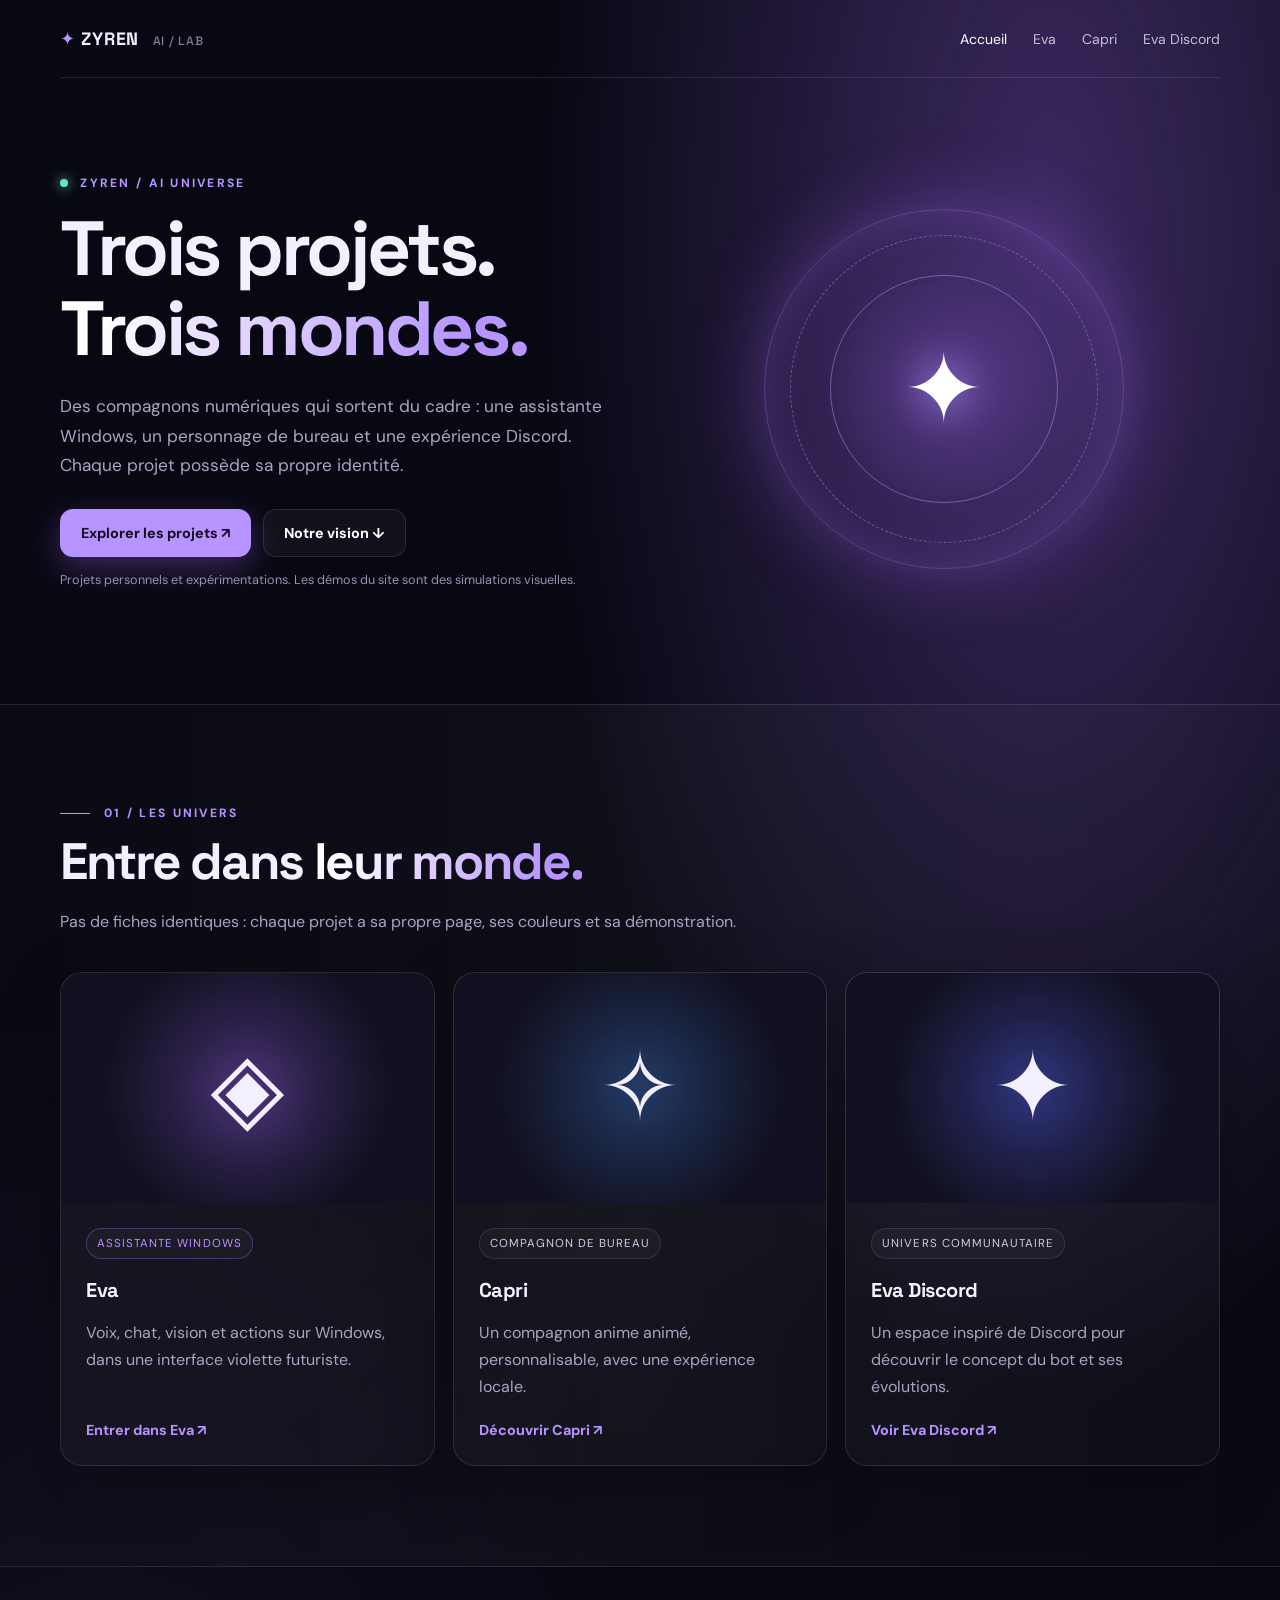
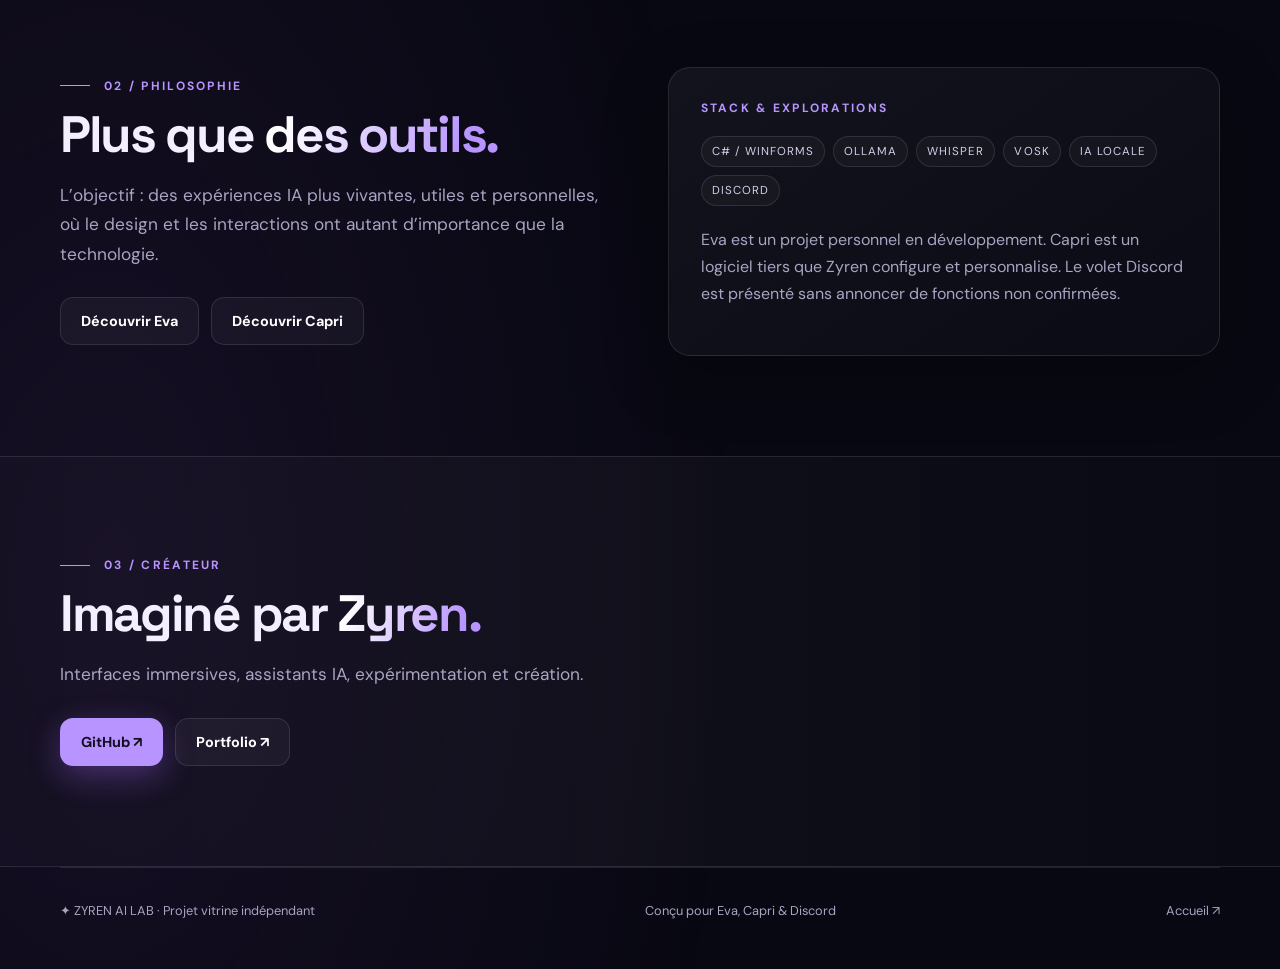
==== index.html @ 8ef34b5b "Initialisation de Zyren AI Universe V6" ====
<!doctype html><html lang="fr"><head><meta charset="utf-8"><meta name="viewport" content="width=device-width,initial-scale=1"><meta name="theme-color" content="#080812"><meta name="description" content="Zyren AI Lab — Eva, Capri et Eva Discord : trois expériences IA, trois univers."><title>Accueil — Zyren AI Lab</title><link rel="stylesheet" href="css/global.css"><link rel="stylesheet" href="css/v6.css"></head><body class="v6-page" class="home"><header class="nav container"><a class="brand" href="index.html"><b>✦</b> ZYREN <span>AI / LAB</span></a><nav class="nav-links" aria-label="Navigation principale"><a href="index.html" class="active">Accueil</a><a href="eva.html" class="">Eva</a><a href="capri.html" class="">Capri</a><a href="discord.html" class="">Eva Discord</a></nav><button class="nav-menu" data-menu aria-label="Ouvrir le menu" aria-expanded="false">☰</button></header><main><section class="hero container hero-split"><div class="hero-copy reveal"><div class="eyebrow"><span class="status-dot"></span> ZYREN / AI UNIVERSE</div><h1>Trois projets.<br><span class="gradient">Trois mondes.</span></h1><p class="lead">Des compagnons numériques qui sortent du cadre : une assistante Windows, un personnage de bureau et une expérience Discord. Chaque projet possède sa propre identité.</p><div class="actions"><a class="btn primary" href="#projects">Explorer les projets ↗</a><a class="btn ghost" href="#vision">Notre vision ↓</a></div><p class="note">Projets personnels et expérimentations. Les démos du site sont des simulations visuelles.</p></div><div class="stage reveal"><div class="home-orb"><strong>✦</strong></div></div></section><section class="section section-alt" id="projects"><div class="container"><div class="section-head reveal"><div class="eyebrow section-index">01 / Les univers</div><h2>Entre dans <span class="gradient">leur monde.</span></h2><p>Pas de fiches identiques : chaque projet a sa propre page, ses couleurs et sa démonstration.</p></div><div class="grid3"><a class="project-card panel reveal" href="eva.html"><div class="project-art"><span class="symbol">◈</span></div><div class="project-card-body"><span class="tag accent">Assistante Windows</span><h3 style="margin-top:18px">Eva</h3><p>Voix, chat, vision et actions sur Windows, dans une interface violette futuriste.</p><span class="go">Entrer dans Eva ↗</span></div></a><a class="project-card panel reveal" href="capri.html"><div class="project-art" style="--glow:#458be455"><span class="symbol">✧</span></div><div class="project-card-body"><span class="tag">Compagnon de bureau</span><h3 style="margin-top:18px">Capri</h3><p>Un compagnon anime animé, personnalisable, avec une expérience locale.</p><span class="go">Découvrir Capri ↗</span></div></a><a class="project-card panel reveal" href="discord.html"><div class="project-art" style="--glow:#5865f266"><span class="symbol">✦</span></div><div class="project-card-body"><span class="tag">Univers communautaire</span><h3 style="margin-top:18px">Eva Discord</h3><p>Un espace inspiré de Discord pour découvrir le concept du bot et ses évolutions.</p><span class="go">Voir Eva Discord ↗</span></div></a></div></div></section><section class="section" id="vision"><div class="container hero-split"><div class="reveal"><div class="eyebrow section-index">02 / Philosophie</div><h2>Plus que <span class="gradient">des outils.</span></h2><p class="lead">L’objectif : des expériences IA plus vivantes, utiles et personnelles, où le design et les interactions ont autant d’importance que la technologie.</p><div class="actions"><a class="btn ghost" href="eva.html">Découvrir Eva</a><a class="btn ghost" href="capri.html">Découvrir Capri</a></div></div><div class="panel reveal" style="padding:32px"><div class="eyebrow">Stack & explorations</div><div class="tags" style="margin:20px 0"><span class="tag">C# / WinForms</span><span class="tag">Ollama</span><span class="tag">Whisper</span><span class="tag">Vosk</span><span class="tag">IA locale</span><span class="tag">Discord</span></div><p>Eva est un projet personnel en développement. Capri est un logiciel tiers que Zyren configure et personnalise. Le volet Discord est présenté sans annoncer de fonctions non confirmées.</p></div></div></section><section class="section section-alt"><div class="container"><div class="eyebrow section-index">03 / Créateur</div><h2>Imaginé par <span class="gradient">Zyren.</span></h2><p class="lead">Interfaces immersives, assistants IA, expérimentation et création.</p><div class="actions"><a class="btn primary" href="https://github.com/Kylli4n" target="_blank" rel="noopener noreferrer">GitHub ↗</a><a class="btn ghost" href="https://kylli4n.github.io/" target="_blank" rel="noopener noreferrer">Portfolio ↗</a></div></div></section></main><footer class="footer container"><span>✦ ZYREN AI LAB · Projet vitrine indépendant</span><span>Conçu pour Eva, Capri & Discord</span><a href="index.html">Accueil ↗</a></footer><script src="js/main.js" defer></script><script defer src="js/site-v6.js"></script></body></html>
---- css/global.css ----
@import url('https://fonts.googleapis.com/css2?family=DM+Sans:wght@400;500;600;700&family=Space+Grotesk:wght@400;500;600;700&display=swap');
:root{color-scheme:dark;--bg:#080812;--surface:#111122;--surface2:#19172b;--text:#f3efff;--muted:#aaa4c3;--line:#ffffff1b;--accent:#b794ff;--glow:#a46dff55;--radius:22px}*{box-sizing:border-box}html{scroll-behavior:smooth}body{margin:0;background:var(--bg);color:var(--text);font-family:'DM Sans',system-ui,sans-serif;overflow-x:hidden}body:before{content:'';position:fixed;inset:0;pointer-events:none;z-index:-1;background:radial-gradient(ellipse at 82% 9%,var(--glow),transparent 35%),radial-gradient(ellipse at 8% 85%,#4b2c6a35,transparent 38%)}h1,h2,h3,h4,.brand{font-family:'Space Grotesk',system-ui,sans-serif;letter-spacing:-.045em}h1{font-size:clamp(3.2rem,7vw,7.2rem);line-height:1.04;margin:18px 0 24px}h2{font-size:clamp(2.1rem,4vw,3.8rem);line-height:1.12;margin:10px 0 18px}h3{font-size:1.25rem;letter-spacing:-.025em;margin:0 0 10px}p{line-height:1.7;color:var(--muted)}a{color:inherit;text-decoration:none}button,input{font:inherit}button{cursor:pointer}.container{width:min(1160px,calc(100% - 48px));margin:auto}.nav{height:78px;display:flex;align-items:center;justify-content:space-between;border-bottom:1px solid var(--line);position:relative;z-index:10}.brand{font-size:1.12rem;font-weight:700;letter-spacing:.04em}.brand b{color:var(--accent)}.brand span{color:#817a99;font-weight:500;font-size:.76rem;margin-left:8px}.nav-links{display:flex;gap:26px;align-items:center}.nav-links a{font-size:.88rem;color:#c4bfd4;transition:color .2s}.nav-links a:hover,.nav-links a.active{color:white}.nav-menu{display:none;border:1px solid var(--line);background:var(--surface);color:white;padding:10px 13px;border-radius:12px}.eyebrow{font-size:.75rem;font-weight:700;letter-spacing:.19em;text-transform:uppercase;color:var(--accent)}.gradient{background:linear-gradient(105deg,#fff 10%,var(--accent) 85%);-webkit-background-clip:text;background-clip:text;color:transparent}.lead{font-size:1.08rem;max-width:620px}.btn{display:inline-flex;align-items:center;justify-content:center;gap:12px;padding:14px 20px;border-radius:13px;font-size:.9rem;font-weight:700;border:1px solid var(--line);transition:transform .25s,box-shadow .25s,background .25s}.btn:hover{transform:translateY(-3px)}.btn.primary{background:var(--accent);color:#140d21;border-color:transparent;box-shadow:0 10px 32px var(--glow)}.btn.ghost{background:#ffffff0a;color:white}.btn.small{padding:9px 14px;font-size:.8rem}.actions{display:flex;gap:12px;flex-wrap:wrap;margin-top:28px}.section{padding:100px 0}.section-head{max-width:680px;margin-bottom:36px}.panel{background:linear-gradient(145deg,#ffffff0c,#ffffff04);border:1px solid var(--line);border-radius:var(--radius);box-shadow:0 20px 65px #0004}.grid3{display:grid;grid-template-columns:repeat(3,1fr);gap:18px}.grid2{display:grid;grid-template-columns:repeat(2,1fr);gap:18px}.feature{padding:28px;min-height:190px}.feature .glyph{font-size:1.65rem;margin-bottom:20px;color:var(--accent)}.feature p{font-size:.91rem;margin:0}.tag{display:inline-block;font-size:.72rem;letter-spacing:.09em;text-transform:uppercase;border:1px solid var(--line);padding:7px 10px;border-radius:50px;color:#d4cde8;background:#ffffff08}.tag.accent{color:var(--accent);border-color:var(--glow)}.tags{display:flex;flex-wrap:wrap;gap:8px}.hero{padding:96px 0 100px}.hero-split{display:grid;grid-template-columns:1fr 1fr;gap:55px;align-items:center}.hero-split h1{font-size:clamp(3rem,6vw,6.1rem)}.hero-copy{position:relative;z-index:2}.stage{min-height:430px;position:relative;isolation:isolate}.stage:before{content:'';position:absolute;inset:10%;background:radial-gradient(circle,var(--glow),transparent 65%);filter:blur(25px);z-index:-1}.section-alt{background:linear-gradient(90deg,#ffffff03,#ffffff08,#ffffff03);border-top:1px solid var(--line);border-bottom:1px solid var(--line)}.section-index{display:flex;gap:14px;align-items:center;margin-bottom:12px}.section-index:before{content:'';width:30px;height:1px;background:var(--accent)}.demo-heading{display:flex;align-items:end;justify-content:space-between;gap:20px;margin-bottom:28px}.demo-heading p{max-width:450px}.video-shell{border:1px solid var(--line);background:#0a0a14;border-radius:24px;min-height:360px;overflow:hidden;display:grid;place-items:center;position:relative}.video-shell video{width:100%;height:auto;display:block;max-height:600px}.video-empty{text-align:center;padding:50px 24px}.video-empty .play{display:grid;place-items:center;width:76px;height:76px;border:1px solid var(--accent);border-radius:50%;margin:0 auto 20px;font-size:1.6rem;color:var(--accent);box-shadow:0 0 45px var(--glow)}.video-empty h3{margin:0}.video-empty p{max-width:440px;margin:12px auto}.timeline{border-left:1px solid #ffffff30;padding-left:26px}.timeline-item{position:relative;padding:0 0 28px}.timeline-item:before{content:'';position:absolute;left:-32px;top:5px;width:11px;height:11px;border-radius:50%;background:var(--accent);box-shadow:0 0 16px var(--glow)}.timeline-item p{margin:5px 0 0}.footer{border-top:1px solid var(--line);padding:34px 0 50px;display:flex;align-items:center;justify-content:space-between;gap:20px;font-size:.8rem;color:var(--muted)}.footer a:hover{color:white}.reveal{opacity:0;transform:translateY(22px);transition:opacity .7s,transform .7s}.reveal.visible{opacity:1;transform:none}.float{animation:float 5s ease-in-out infinite}@keyframes float{0%,100%{transform:translateY(0)}50%{transform:translateY(-13px)}}.pulse{animation:pulse 2.3s ease-in-out infinite}@keyframes pulse{0%,100%{opacity:.45}50%{opacity:1}}.sr-only{position:absolute;width:1px;height:1px;overflow:hidden;clip:rect(0,0,0,0)}.note{font-size:.79rem;color:#9990af}.project-card{display:block;overflow:hidden;transition:transform .3s,border-color .3s}.project-card:hover{transform:translateY(-8px);border-color:var(--accent)}.project-art{height:230px;display:grid;place-items:center;position:relative;overflow:hidden;background:radial-gradient(circle at center,var(--glow),transparent 65%),#111020}.project-art .symbol{font-size:6rem;text-shadow:0 0 60px var(--glow)}.project-card-body{padding:25px}.project-card-body p{min-height:84px}.project-card .go{font-weight:700;color:var(--accent);font-size:.9rem}.home-orb{width:min(360px,80%);aspect-ratio:1;border:1px solid #b79aff55;border-radius:50%;display:grid;place-items:center;position:absolute;inset:0;margin:auto;box-shadow:inset 0 0 65px var(--glow),0 0 80px var(--glow);animation:spin 35s linear infinite}.home-orb:before,.home-orb:after{content:'';position:absolute;border:1px dashed #b79aff77;border-radius:50%;inset:25px}.home-orb:after{inset:65px;border-style:solid;animation:spin 20s linear infinite reverse}.home-orb strong{font-size:6rem;color:white;animation:spin 35s linear infinite reverse;text-shadow:0 0 40px var(--accent)}@keyframes spin{to{transform:rotate(360deg)}}.status-dot{width:8px;height:8px;display:inline-block;background:#66e5c5;border-radius:50%;box-shadow:0 0 12px #66e5c5;margin-right:7px}@media(max-width:850px){.hero-split{grid-template-columns:1fr;gap:20px}.stage{min-height:360px}.grid3{grid-template-columns:1fr 1fr}.hero{padding:70px 0}.nav-links{display:none;position:absolute;top:70px;left:0;right:0;background:#171326;padding:24px;border:1px solid var(--line);border-radius:16px;flex-direction:column;align-items:start}.nav-links.open{display:flex}.nav-menu{display:block}}@media(max-width:570px){.container{width:min(100% - 30px,1160px)}.grid3,.grid2{grid-template-columns:1fr}.section{padding:70px 0}.hero{padding:54px 0}.stage{min-height:300px}.demo-heading{display:block}.footer{flex-direction:column;align-items:start}.project-card-body p{min-height:0}}@media(prefers-reduced-motion:reduce){*,*:before,*:after{animation-duration:.01ms!important;transition-duration:.01ms!important;scroll-behavior:auto!important}.reveal{opacity:1;transform:none}}
---- css/v6.css ----
/* Zyren AI Universe V6 polish */
.v6-page{animation:v6Enter .5s ease both}.v6-page.v6-leaving{opacity:0;transform:translateY(8px);transition:opacity .22s,transform .22s}
@keyframes v6Enter{from{opacity:.2;transform:translateY(9px)}to{opacity:1;transform:none}}
.cr-mode-label{position:absolute;top:48px;left:12px;z-index:3;color:#6bfff5;font:10px monospace;letter-spacing:.12em;pointer-events:none}
.cr-v6-settings{margin:20px 10px 15px;padding:14px;background:#0d0a14;border:1px solid #f23d6c5e;color:#d7f6ff;font-family:monospace;font-size:11px}
.cr-v6-title{color:#ff547c;font-weight:800;margin-bottom:13px}.cr-v6-title span{float:right;color:#69e9f6;font-size:9px}
.cr-v6-grid{display:grid;grid-template-columns:1fr 1fr;gap:12px}.cr-v6-grid label{display:flex;flex-direction:column;gap:5px;color:#afc4d1}.cr-v6-grid select{width:100%;background:#130e19;color:#73ecf6;border:1px solid #a32950;padding:7px}.cr-v6-grid input[type=range]{accent-color:#f24574}.cr-v6-grid input[type=checkbox]{accent-color:#70e9ef}.cr-v6-buttons{display:flex;flex-wrap:wrap;gap:7px;margin-top:14px}.cr-v6-buttons button{background:#20111e;border:1px solid #f245745c;color:#ff7798;padding:8px 10px;cursor:pointer}.cr-v6-buttons button:hover{background:#4c1630}.cr-v6-foot{color:#7b9cae;margin-top:10px;font-size:10px}
.eva-v6-mic{flex-shrink:0;border:1px solid #ac81f277;background:#392451;color:#fff;border-radius:9px;width:39px;height:38px;cursor:pointer}.eva-v6-mic.listening{background:#d54a89;box-shadow:0 0 0 4px #d54a8933;animation:v6Mic 1.2s ease-in-out infinite}.eva-v6-mic:disabled{opacity:.45;cursor:not-allowed}@keyframes v6Mic{50%{box-shadow:0 0 0 10px #d54a8900}}
.eva-v6-controls{display:flex;justify-content:space-between;align-items:center;gap:8px;flex-wrap:wrap;padding:8px 13px;color:#b6b1d2;font-size:10px}.eva-v6-controls>div{display:flex;gap:7px}.eva-v6-controls button{background:#34224e;border:1px solid #9774d45e;color:#e8d8ff;border-radius:7px;padding:7px;cursor:pointer}.eva-v6-help{padding:12px;background:#251938;border:1px solid #9870d65e;border-radius:10px;margin:8px;color:#d7c5ff;font-size:12px}.eva-v6-help[hidden]{display:none}.eva-v6-help p{font-size:11px;line-height:1.7}
.eva-v6-taskbar{position:absolute;bottom:0;left:0;right:0;display:flex;gap:5px;padding:5px 8px;background:#100e2acb;backdrop-filter:blur(8px);z-index:15}.eva-v6-taskbar button{border:1px solid #a991fa55;background:#40315b;color:#eee7ff;border-radius:5px;padding:5px 8px;font-size:10px;cursor:pointer}.eva-v6-taskbar span{margin-left:auto;font-size:8px;color:#a99dc9;align-self:center}
.dl-chat{position:relative}.dl-v6-suggestions{position:absolute;bottom:111px;left:16px;right:16px;z-index:12;background:#202127;border:1px solid #5865f2;border-radius:10px;padding:6px;box-shadow:0 10px 35px #0008;max-height:250px;overflow:auto}.dl-v6-suggestions[hidden]{display:none}.dl-v6-choice{display:flex;justify-content:space-between;align-items:center;gap:10px;width:100%;border:0;background:transparent;color:#c9c6f5;text-align:left;padding:9px 12px;border-radius:6px;cursor:pointer}.dl-v6-choice.selected,.dl-v6-choice:hover{background:#5865f24a}.dl-v6-choice small{color:#b1b3bd;font-size:10px}.dl-v6-moderation{border-top:1px solid #ffffff14;background:#282a30;padding:8px;display:flex;flex-wrap:wrap;align-items:center;gap:6px}.dl-v6-moderation span{font-size:9px;color:#b0b3c3;margin-right:auto}.dl-v6-moderation button{border:1px solid #777c9b55;border-radius:5px;background:#3a3b48;color:#e0dff7;font-size:10px;padding:6px;cursor:pointer}.dl-v6-system{padding:10px;margin:8px 0;background:#5865f218;border-left:3px solid #9d89ff;border-radius:4px;color:#c5baff;font-size:11px}
@media(max-width:600px){.cr-v6-grid{grid-template-columns:1fr}.dl-v6-moderation span{width:100%}.eva-v6-taskbar span{display:none}}
@media(prefers-reduced-motion:reduce){.v6-page{animation:none}.eva-v6-mic.listening{animation:none}}
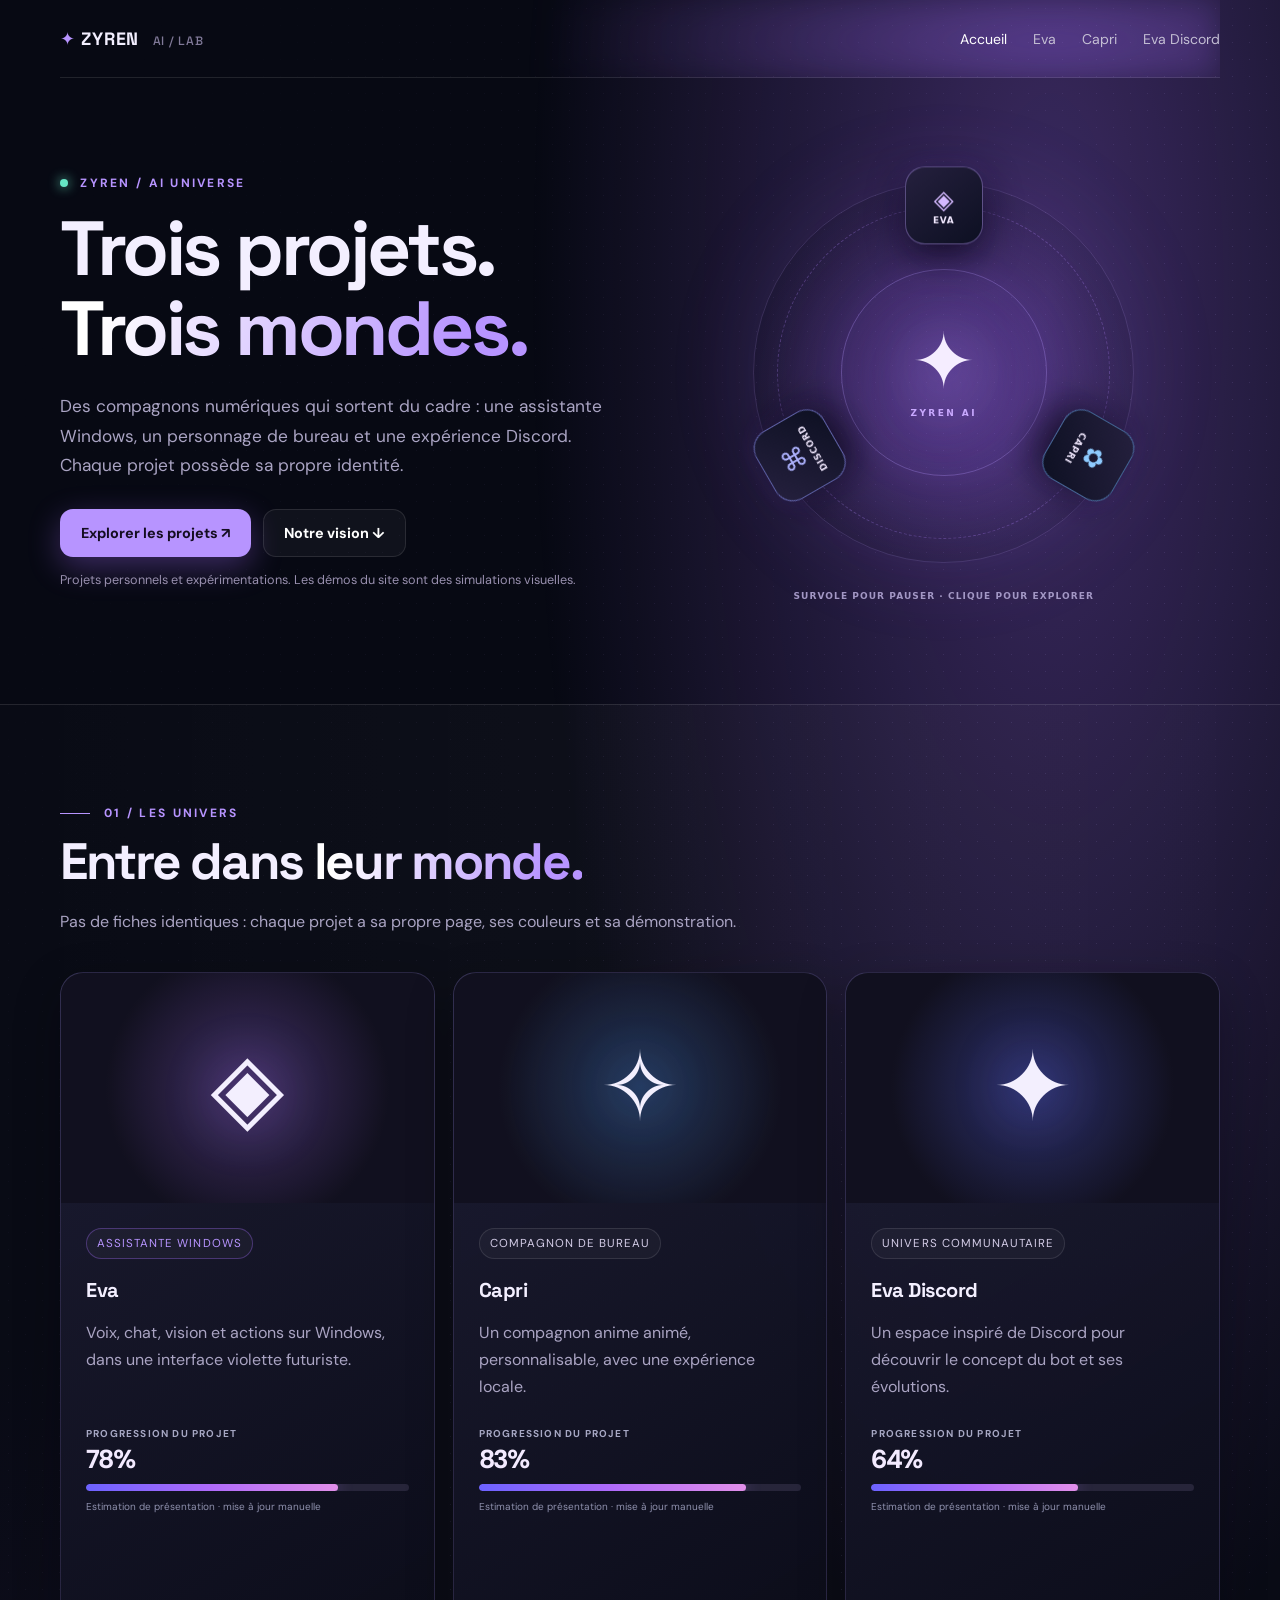
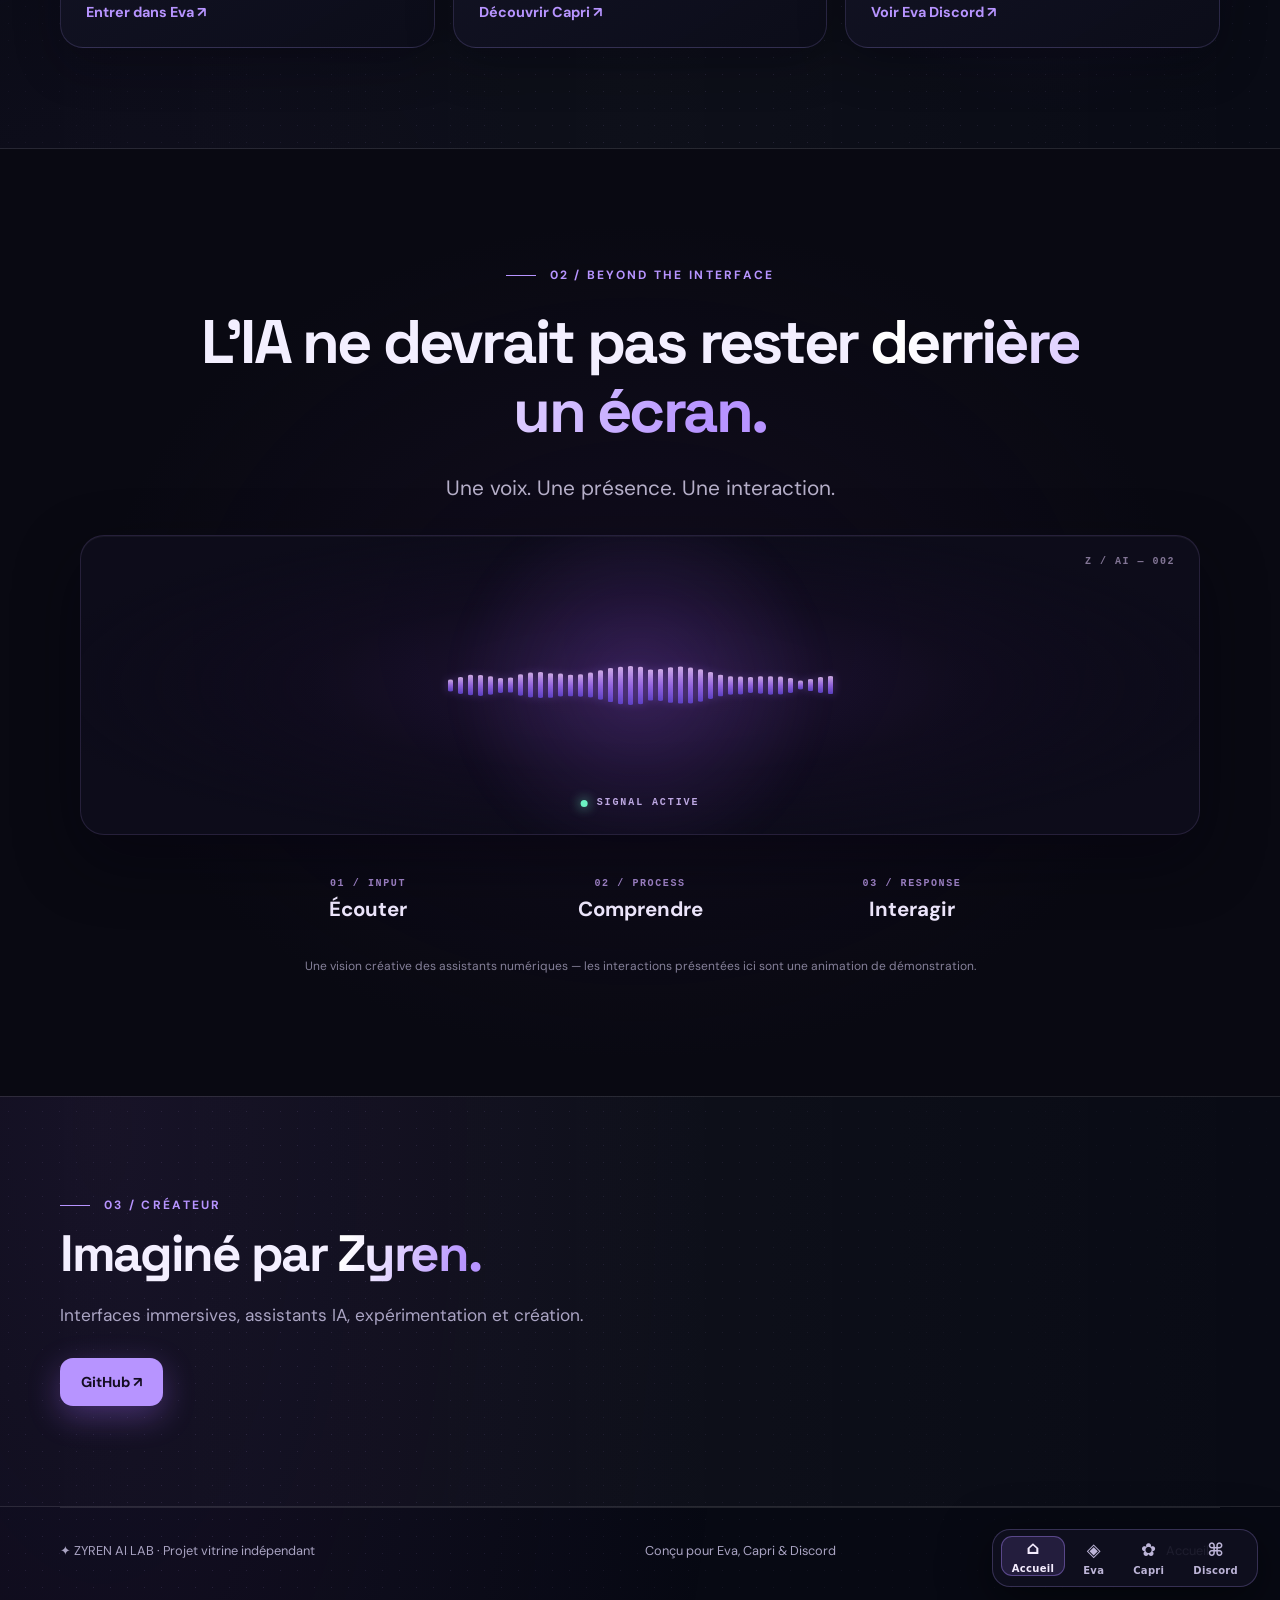
==== commit 4ede4d93: "refonte 1.2" ====
--- a/index.html
+++ b/index.html
@@ -1 +1,9 @@
-<!doctype html><html lang="fr"><head><meta charset="utf-8"><meta name="viewport" content="width=device-width,initial-scale=1"><meta name="theme-color" content="#080812"><meta name="description" content="Zyren AI Lab — Eva, Capri et Eva Discord : trois expériences IA, trois univers."><title>Accueil — Zyren AI Lab</title><link rel="stylesheet" href="css/global.css"><link rel="stylesheet" href="css/v6.css"></head><body class="v6-page" class="home"><header class="nav container"><a class="brand" href="index.html"><b>✦</b> ZYREN <span>AI / LAB</span></a><nav class="nav-links" aria-label="Navigation principale"><a href="index.html" class="active">Accueil</a><a href="eva.html" class="">Eva</a><a href="capri.html" class="">Capri</a><a href="discord.html" class="">Eva Discord</a></nav><button class="nav-menu" data-menu aria-label="Ouvrir le menu" aria-expanded="false">☰</button></header><main><section class="hero container hero-split"><div class="hero-copy reveal"><div class="eyebrow"><span class="status-dot"></span> ZYREN / AI UNIVERSE</div><h1>Trois projets.<br><span class="gradient">Trois mondes.</span></h1><p class="lead">Des compagnons numériques qui sortent du cadre : une assistante Windows, un personnage de bureau et une expérience Discord. Chaque projet possède sa propre identité.</p><div class="actions"><a class="btn primary" href="#projects">Explorer les projets ↗</a><a class="btn ghost" href="#vision">Notre vision ↓</a></div><p class="note">Projets personnels et expérimentations. Les démos du site sont des simulations visuelles.</p></div><div class="stage reveal"><div class="home-orb"><strong>✦</strong></div></div></section><section class="section section-alt" id="projects"><div class="container"><div class="section-head reveal"><div class="eyebrow section-index">01 / Les univers</div><h2>Entre dans <span class="gradient">leur monde.</span></h2><p>Pas de fiches identiques : chaque projet a sa propre page, ses couleurs et sa démonstration.</p></div><div class="grid3"><a class="project-card panel reveal" href="eva.html"><div class="project-art"><span class="symbol">◈</span></div><div class="project-card-body"><span class="tag accent">Assistante Windows</span><h3 style="margin-top:18px">Eva</h3><p>Voix, chat, vision et actions sur Windows, dans une interface violette futuriste.</p><span class="go">Entrer dans Eva ↗</span></div></a><a class="project-card panel reveal" href="capri.html"><div class="project-art" style="--glow:#458be455"><span class="symbol">✧</span></div><div class="project-card-body"><span class="tag">Compagnon de bureau</span><h3 style="margin-top:18px">Capri</h3><p>Un compagnon anime animé, personnalisable, avec une expérience locale.</p><span class="go">Découvrir Capri ↗</span></div></a><a class="project-card panel reveal" href="discord.html"><div class="project-art" style="--glow:#5865f266"><span class="symbol">✦</span></div><div class="project-card-body"><span class="tag">Univers communautaire</span><h3 style="margin-top:18px">Eva Discord</h3><p>Un espace inspiré de Discord pour découvrir le concept du bot et ses évolutions.</p><span class="go">Voir Eva Discord ↗</span></div></a></div></div></section><section class="section" id="vision"><div class="container hero-split"><div class="reveal"><div class="eyebrow section-index">02 / Philosophie</div><h2>Plus que <span class="gradient">des outils.</span></h2><p class="lead">L’objectif : des expériences IA plus vivantes, utiles et personnelles, où le design et les interactions ont autant d’importance que la technologie.</p><div class="actions"><a class="btn ghost" href="eva.html">Découvrir Eva</a><a class="btn ghost" href="capri.html">Découvrir Capri</a></div></div><div class="panel reveal" style="padding:32px"><div class="eyebrow">Stack & explorations</div><div class="tags" style="margin:20px 0"><span class="tag">C# / WinForms</span><span class="tag">Ollama</span><span class="tag">Whisper</span><span class="tag">Vosk</span><span class="tag">IA locale</span><span class="tag">Discord</span></div><p>Eva est un projet personnel en développement. Capri est un logiciel tiers que Zyren configure et personnalise. Le volet Discord est présenté sans annoncer de fonctions non confirmées.</p></div></div></section><section class="section section-alt"><div class="container"><div class="eyebrow section-index">03 / Créateur</div><h2>Imaginé par <span class="gradient">Zyren.</span></h2><p class="lead">Interfaces immersives, assistants IA, expérimentation et création.</p><div class="actions"><a class="btn primary" href="https://github.com/Kylli4n" target="_blank" rel="noopener noreferrer">GitHub ↗</a><a class="btn ghost" href="https://kylli4n.github.io/" target="_blank" rel="noopener noreferrer">Portfolio ↗</a></div></div></section></main><footer class="footer container"><span>✦ ZYREN AI LAB · Projet vitrine indépendant</span><span>Conçu pour Eva, Capri & Discord</span><a href="index.html">Accueil ↗</a></footer><script src="js/main.js" defer></script><script defer src="js/site-v6.js"></script></body></html>+<!doctype html><html lang="fr"><head><meta charset="utf-8"><meta name="viewport" content="width=device-width,initial-scale=1"><meta name="theme-color" content="#080812"><meta name="description" content="Zyren AI Lab — Eva, Capri et Eva Discord : trois expériences IA, trois univers."><title>Accueil — Zyren AI Lab</title><link rel="stylesheet" href="css/global.css"><link rel="stylesheet" href="css/v6.css"><link rel="stylesheet" href="css/v7.css"><link rel="stylesheet" href="css/v8.css"><link rel="stylesheet" href="css/orbit-v9.css"><link rel="stylesheet" href="css/signal-v10.css"><link rel="stylesheet" href="css/v11.css"></head><body class="v6-page home"><header class="nav container"><a class="brand" href="index.html"><b>✦</b> ZYREN <span>AI / LAB</span></a><nav class="nav-links" aria-label="Navigation principale"><a href="index.html" class="active">Accueil</a><a href="eva.html" class="">Eva</a><a href="capri.html" class="">Capri</a><a href="discord.html" class="">Eva Discord</a></nav><button class="nav-menu" data-menu aria-label="Ouvrir le menu" aria-expanded="false">☰</button></header><main><section class="hero container hero-split"><div class="hero-copy reveal"><div class="eyebrow"><span class="status-dot"></span> ZYREN / AI UNIVERSE</div><h1>Trois projets.<br><span class="gradient">Trois mondes.</span></h1><p class="lead">Des compagnons numériques qui sortent du cadre : une assistante Windows, un personnage de bureau et une expérience Discord. Chaque projet possède sa propre identité.</p><div class="actions"><a class="btn primary" href="#projects">Explorer les projets ↗</a><a class="btn ghost" href="#vision">Notre vision ↓</a></div><p class="note">Projets personnels et expérimentations. Les démos du site sont des simulations visuelles.</p></div><div class="stage reveal"><div class="orbit-universe" aria-label="Trois projets en orbite autour de Zyren AI Universe">
+<div class="orbit-ring orbit-ring-outer"></div><div class="orbit-ring orbit-ring-inner"></div>
+<div class="orbit-core" aria-hidden="true"><strong>✦</strong><span>ZYREN AI</span></div>
+<div class="orbit-path">
+<a class="orbit-stop orbit-eva" href="eva.html" aria-label="Découvrir Eva"><span class="orbit-token"><span class="orbit-glyph">◈</span><span class="orbit-name">EVA</span></span></a>
+<a class="orbit-stop orbit-capri" href="capri.html" aria-label="Découvrir Capri"><span class="orbit-token"><span class="orbit-glyph">✿</span><span class="orbit-name">CAPRI</span></span></a>
+<a class="orbit-stop orbit-discord" href="discord.html" aria-label="Découvrir Eva Discord"><span class="orbit-token"><span class="orbit-glyph">⌘</span><span class="orbit-name">DISCORD</span></span></a>
+</div><span class="orbit-hint">SURVOLE POUR PAUSER · CLIQUE POUR EXPLORER</span>
+</div></div></section><section class="section section-alt" id="projects"><div class="container"><div class="section-head reveal"><div class="eyebrow section-index">01 / Les univers</div><h2>Entre dans <span class="gradient">leur monde.</span></h2><p>Pas de fiches identiques : chaque projet a sa propre page, ses couleurs et sa démonstration.</p></div><div class="grid3"><a class="project-card panel reveal" href="eva.html"><div class="project-art"><span class="symbol">◈</span></div><div class="project-card-body"><span class="tag accent">Assistante Windows</span><h3 style="margin-top:18px">Eva</h3><p>Voix, chat, vision et actions sur Windows, dans une interface violette futuriste.</p><div class="progress-card" style="--progress:78%" role="group" aria-label="Progression indicative de Eva : 78 pour cent"><div class="progress-label"><span>PROGRESSION DU PROJET</span><span class="progress-value">78%</span></div><div class="progress-track"><span class="progress-fill"></span></div><p class="progress-note">Estimation de présentation · mise à jour manuelle</p></div><span class="go">Entrer dans Eva ↗</span></div></a><a class="project-card panel reveal" href="capri.html"><div class="project-art" style="--glow:#458be455"><span class="symbol">✧</span></div><div class="project-card-body"><span class="tag">Compagnon de bureau</span><h3 style="margin-top:18px">Capri</h3><p>Un compagnon anime animé, personnalisable, avec une expérience locale.</p><div class="progress-card" style="--progress:83%" role="group" aria-label="Progression indicative de Capri : 83 pour cent"><div class="progress-label"><span>PROGRESSION DU PROJET</span><span class="progress-value">83%</span></div><div class="progress-track"><span class="progress-fill"></span></div><p class="progress-note">Estimation de présentation · mise à jour manuelle</p></div><span class="go">Découvrir Capri ↗</span></div></a><a class="project-card panel reveal" href="discord.html"><div class="project-art" style="--glow:#5865f266"><span class="symbol">✦</span></div><div class="project-card-body"><span class="tag">Univers communautaire</span><h3 style="margin-top:18px">Eva Discord</h3><p>Un espace inspiré de Discord pour découvrir le concept du bot et ses évolutions.</p><div class="progress-card" style="--progress:64%" role="group" aria-label="Progression indicative de Eva Discord : 64 pour cent"><div class="progress-label"><span>PROGRESSION DU PROJET</span><span class="progress-value">64%</span></div><div class="progress-track"><span class="progress-fill"></span></div><p class="progress-note">Estimation de présentation · mise à jour manuelle</p></div><span class="go">Voir Eva Discord ↗</span></div></a></div></div></section><section class="section zy-signal-section" id="vision" aria-labelledby="zy-signal-title"><div class="container zy-signal-wrap reveal"><div class="eyebrow section-index">02 / BEYOND THE INTERFACE</div><h2 id="zy-signal-title">L’IA ne devrait pas rester <span class="gradient">derrière un écran.</span></h2><p class="zy-signal-subtitle">Une voix. Une présence. Une interaction.</p><div class="zy-signal-panel" id="zy-signal-panel" tabindex="0" aria-label="Signal animé interactif : déplacer la souris ou cliquer pour modifier l'onde"><div class="zy-signal-halo"></div><div class="zy-signal-visual" aria-hidden="true"></div><div class="zy-signal-live"><span class="zy-signal-dot"></span><span id="zy-signal-state">SIGNAL ACTIVE</span></div><span class="zy-signal-coordinates" aria-hidden="true">Z / AI — 002</span></div><div class="zy-signal-steps" aria-label="Trois étapes de l'interaction"><div><span>01 / INPUT</span><strong>Écouter</strong></div><div><span>02 / PROCESS</span><strong>Comprendre</strong></div><div><span>03 / RESPONSE</span><strong>Interagir</strong></div></div><p class="zy-signal-footnote">Une vision créative des assistants numériques — les interactions présentées ici sont une animation de démonstration.</p></div></section><section class="section section-alt"><div class="container"><div class="eyebrow section-index">03 / Créateur</div><h2>Imaginé par <span class="gradient">Zyren.</span></h2><p class="lead">Interfaces immersives, assistants IA, expérimentation et création.</p><div class="actions"><a class="btn primary" href="https://github.com/Zyren03" target="_blank" rel="noopener noreferrer">GitHub ↗</a></div></div></section></main><footer class="footer container"><span>✦ ZYREN AI LAB · Projet vitrine indépendant</span><span>Conçu pour Eva, Capri & Discord</span><a href="index.html">Accueil ↗</a></footer><script src="js/main.js" defer></script><script defer src="js/site-v6.js"></script><script defer src="js/progress-v7.js"></script><script src="js/uiverse-v8.js" defer></script><script src="js/signal-v10.js" defer></script><script src="js/site-v11.js" defer></script></body></html>
--- a/css/v7.css
+++ b/css/v7.css
@@ -0,0 +1,29 @@
+
+/* V7 — Project progress / Rose-inspired pixel dashboard */
+:root{--pixel-purple:#c77dff;--pixel-pink:#ff67c5;--pixel-green:#39e9a4}
+.progress-card{margin:18px 0 14px;padding:13px 14px;border:1px solid #6c507b;background:#100e1b;box-shadow:4px 4px 0 #06040a;position:relative}
+.progress-card:before{content:'✦';position:absolute;right:10px;top:7px;color:#ff7dc7;font-size:11px}
+.progress-label{display:flex;justify-content:space-between;gap:8px;align-items:center;font-size:12px;color:#e8d9f0;font-weight:700}
+.progress-value{color:var(--pixel-pink);font-size:18px;font-weight:900;letter-spacing:.5px}
+.progress-track{margin-top:10px;height:11px;border:1px solid #a77ab7;background:repeating-linear-gradient(90deg,#282039 0 9px,#100e1b 9px 12px);overflow:hidden}
+.progress-fill{display:block;height:100%;width:0;background:repeating-linear-gradient(90deg,#f67ac6 0 11px,#ffb65e 11px 23px,#b879fa 23px 34px,#63e7b0 34px 45px);transition:width 1.4s cubic-bezier(.2,.8,.2,1)}
+.progress-card.is-visible .progress-fill{width:var(--progress)}
+.progress-note{font-size:11px;color:#b5a4c4;margin:8px 0 0}
+.project-status-section{margin:38px auto 60px;max-width:1050px;padding:0 22px}
+.project-status-shell{border:1px solid #72527f;background:linear-gradient(135deg,#130e1e,#090912 70%);padding:clamp(18px,4vw,34px);box-shadow:7px 7px 0 #08040d}
+.project-status-head{display:flex;align-items:center;justify-content:space-between;gap:16px;flex-wrap:wrap;margin-bottom:20px}
+.project-status-head h2{font-size:clamp(22px,3vw,32px);margin:0!important;letter-spacing:-.03em}
+.project-status-head .progress-card{min-width:min(100%,280px);margin:0}
+.project-status-list{display:grid;gap:0}
+.project-status-row{display:flex;justify-content:space-between;gap:16px;align-items:center;border-bottom:1px solid #513359;padding:13px 2px}
+.project-status-row:last-child{border-bottom:0}
+.project-status-row strong{font-size:14px;color:#f4e9fa;display:block}
+.project-status-row small{font-size:12px;color:#b9a6c6;display:block;margin-top:5px}
+.project-status-badge{flex:none;border:1px solid #39e9a4;color:#39e9a4;padding:5px 9px;font:700 11px/1.2 monospace}
+.project-status-badge.pending{color:#d8b1fa;border-color:#8e679e}
+.project-status-badge.wip{color:#ffbc74;border-color:#ffbc74}
+.project-status-disclaimer{font-size:12px;color:#b8a4c4;margin-top:20px;line-height:1.6}
+.project-card .progress-card{margin-top:16px}
+.project-card .project-card-body .go{display:inline-block;margin-top:12px}
+@media(max-width:540px){.project-status-row{align-items:flex-start}.project-status-badge{font-size:10px}.progress-card{padding:11px}}
+@media(prefers-reduced-motion:reduce){.progress-fill{transition:none}}
--- a/css/v8.css
+++ b/css/v8.css
@@ -0,0 +1,40 @@
+
+/* Zyren V8 — original UI inspired by Uiverse interaction patterns, not a copied component */
+:root{--z8-ease:cubic-bezier(.2,.8,.2,1)}
+body{background-color:#070913}
+.project-card{isolation:isolate;position:relative;overflow:hidden;border:1px solid rgba(179,156,255,.17)!important;border-radius:23px!important;background:linear-gradient(148deg,rgba(32,32,55,.87),rgba(12,13,26,.96))!important;box-shadow:0 16px 46px #03040c55,inset 0 1px #ffffff13!important;transition:transform .35s var(--z8-ease),border-color .3s,box-shadow .35s!important}
+.project-card:hover{transform:translateY(-9px)!important;border-color:rgba(194,157,255,.55)!important;box-shadow:0 28px 70px #05020f99,0 0 36px #9c68f21b!important}
+.project-card::before{content:"";position:absolute;z-index:-1;inset:0;pointer-events:none;background:radial-gradient(350px circle at var(--mx,50%) var(--my,15%),rgba(173,113,255,.15),transparent 67%);opacity:0;transition:opacity .3s}
+.project-card:hover::before{opacity:1}
+.project-card .project-art{border-radius:18px 18px 0 0;filter:saturate(.9)}
+.project-card .project-card-body{position:relative}
+.project-card .progress-card,.project-status-head .progress-card{--accent:#ae82ff;position:relative;display:grid;grid-template-columns:1fr auto;align-items:center;gap:8px;margin:24px 0 8px;padding:0;background:transparent;border:0;box-shadow:none;min-width:0}
+.progress-card::before{display:none}
+.progress-label{display:flex;flex-direction:column;align-items:flex-start;gap:5px;font-size:10px;font-weight:700;letter-spacing:.12em;color:#a7a8c4}
+.progress-value{font-size:26px;line-height:1.1;letter-spacing:-.06em;font-weight:800;color:#f3eaff}
+.progress-track{grid-column:1/-1;position:relative;height:7px;border:0;border-radius:999px;margin:3px 0 0;overflow:hidden;background:#27253a}
+.progress-fill{width:0;height:100%;border-radius:inherit;background:linear-gradient(90deg,#6c62ff,#b06bfa,#e18fe9);box-shadow:0 0 16px #aa76ff7a;transition:width 1.35s var(--z8-ease)}
+.progress-card.is-visible .progress-fill{width:var(--progress)}
+.progress-note{grid-column:1/-1;margin:0;color:#8f91ae;font-size:10px;line-height:1.5}
+.project-card .go{transition:letter-spacing .25s,color .25s}
+.project-card:hover .go{letter-spacing:.035em;color:#d5baff}
+.project-status-section{max-width:1120px;margin:58px auto 85px}
+.project-status-shell{position:relative;overflow:hidden;border:1px solid #ffffff1c;border-radius:26px;padding:clamp(22px,4vw,44px);background:radial-gradient(ellipse at 100% 0%,#653da024,transparent 45%),linear-gradient(140deg,#151627,#0c0d18 75%);box-shadow:0 24px 75px #02030a77,inset 0 1px #ffffff12}
+.project-status-shell::before{content:"";position:absolute;inset:0 0 auto;height:1px;background:linear-gradient(90deg,transparent,#bc8cff88,transparent)}
+.project-status-head{align-items:center;gap:28px;margin-bottom:28px}
+.project-status-head h2{font-size:clamp(26px,3vw,38px);letter-spacing:-.055em}
+.project-status-head .progress-card{width:260px;padding:16px 18px;border:1px solid #ffffff19;border-radius:17px;background:#ffffff08}
+.project-status-list{display:grid;grid-template-columns:repeat(2,minmax(0,1fr));gap:12px}
+.project-status-row{position:relative;align-items:flex-start;min-height:96px;padding:19px 18px;border:1px solid #ffffff12;border-radius:16px;background:#ffffff06;transition:background .25s,transform .25s,border-color .25s}
+.project-status-row:hover{background:#b88bff0c;transform:translateY(-3px);border-color:#b58bff55}
+.project-status-row strong{font-size:14px;color:#f5f1ff}
+.project-status-row small{font-size:12px;line-height:1.5;color:#9c9db8}
+.project-status-badge{border-radius:999px;padding:6px 10px;border:1px solid #43d6a34d;background:#43d6a310;color:#6ae2b7;font:700 10px/1.2 system-ui;white-space:nowrap}
+.project-status-badge.wip{border-color:#e9b46a55;background:#e9b46a13;color:#f3bf80}
+.project-status-badge.pending{border-color:#a49bb555;background:#a49bb511;color:#c4bfd1}
+.project-status-disclaimer{font-size:12px;color:#9496b3;margin-top:22px}
+body.eva .progress-fill{background:linear-gradient(90deg,#735cff,#b86dff,#f08dd7)}
+body.capri .progress-fill{background:linear-gradient(90deg,#3477e8,#67b6f8,#9de4ed)}
+body.discord .progress-fill{background:linear-gradient(90deg,#5865f2,#8a85ff,#bd9df8)}
+@media(max-width:680px){.project-status-list{grid-template-columns:1fr}.project-status-head .progress-card{width:100%}.project-status-row{min-height:0}.project-card:hover{transform:none!important}}
+@media(prefers-reduced-motion:reduce){.project-card,.project-status-row,.progress-fill{transition:none!important}.project-card:hover,.project-status-row:hover{transform:none!important}}
--- a/css/orbit-v9.css
+++ b/css/orbit-v9.css
@@ -0,0 +1,32 @@
+/* Zyren AI Universe · original interactive orbit */
+.orbit-universe{--orbit-size:min(31vw,440px);position:relative!important;display:grid;place-items:center;width:var(--orbit-size);height:var(--orbit-size);min-width:320px;min-height:320px;margin:auto;border-radius:50%;isolation:isolate;background:radial-gradient(circle,#9f70ec20 0%,#8e52df10 32%,transparent 67%)}
+.orbit-universe:before{content:"";position:absolute;inset:2%;border:1px solid #bca1ff2b;border-radius:50%;box-shadow:0 0 90px #9761eb20}
+.orbit-ring{position:absolute;border-radius:50%;pointer-events:none}
+.orbit-ring-outer{inset:8%;border:1px dashed #ad83f450;animation:orbit-ring-spin 75s linear infinite}
+.orbit-ring-inner{inset:24%;border:1px solid #a98bf15c;box-shadow:0 0 40px #9c68ff0b,inset 0 0 55px #8b57ee13}
+.orbit-core{position:absolute;display:flex;flex-direction:column;align-items:center;gap:6px;z-index:2;filter:drop-shadow(0 0 30px #ab83ff77);pointer-events:none}
+.orbit-core strong{font-size:clamp(62px,6vw,95px);line-height:1;color:#f5edff}
+.orbit-core span{font:700 9px/1.5 system-ui,sans-serif;letter-spacing:.27em;color:#c9a9ff}
+.orbit-path{position:absolute;inset:0;z-index:3;animation:orbit-spin 24s linear infinite}
+.orbit-stop{position:absolute;left:50%;top:50%;width:0;height:0;display:grid;place-items:center;text-decoration:none;outline-offset:10px}
+.orbit-eva{--start-angle:0deg;transform:rotate(0deg) translateY(calc(var(--orbit-size) * -.42))}
+.orbit-capri{--start-angle:120deg;transform:rotate(120deg) translateY(calc(var(--orbit-size) * -.42))}
+.orbit-discord{--start-angle:240deg;transform:rotate(240deg) translateY(calc(var(--orbit-size) * -.42))}
+.orbit-token{position:absolute;display:flex;flex-direction:column;align-items:center;justify-content:center;gap:4px;width:78px;height:78px;border:1px solid #bfa1ff66;border-radius:20px;background:linear-gradient(140deg,#25203e,#0d1022);box-shadow:0 10px 35px #050410c9,0 0 25px #9c63ff2e;backdrop-filter:blur(12px);animation:orbit-counter 24s linear infinite;transition:background .2s,border-color .2s,box-shadow .2s}
+.orbit-glyph{font-size:26px;line-height:1;color:#d4b8ff}
+.orbit-name{font:800 9px/1 system-ui,sans-serif;letter-spacing:.08em;color:#f2e9ff}
+.orbit-capri .orbit-token{border-color:#72b8ff7a}.orbit-capri .orbit-glyph{color:#8ecbff}
+.orbit-discord .orbit-token{border-color:#9299ff8c}.orbit-discord .orbit-glyph{color:#aeb3ff}
+.orbit-stop:hover .orbit-token,.orbit-stop:focus-visible .orbit-token{background:#332650;border-color:#e1ccff;box-shadow:0 0 34px #a678ff88}
+.orbit-universe:hover .orbit-path,.orbit-universe:hover .orbit-token,.orbit-universe:focus-within .orbit-path,.orbit-universe:focus-within .orbit-token{animation-play-state:paused}
+.orbit-hint{position:absolute;bottom:-32px;color:#a397c5;font:700 9px/1.4 system-ui,sans-serif;letter-spacing:.12em;white-space:nowrap}
+@keyframes orbit-spin{to{transform:rotate(360deg)}}
+@keyframes orbit-counter{from{transform:rotate(calc(-1 * var(--start-angle)))}to{transform:rotate(calc(-360deg - var(--start-angle)))}}
+@keyframes orbit-ring-spin{to{transform:rotate(360deg)}}
+@media(max-width:850px){.orbit-universe{--orbit-size:min(76vw,400px);min-width:280px;min-height:280px;margin:32px auto 55px}.orbit-token{width:69px;height:69px}.orbit-hint{font-size:8px}}
+@media(prefers-reduced-motion:reduce){.orbit-path,.orbit-token,.orbit-ring-outer{animation:none!important}.orbit-eva .orbit-token{transform:rotate(0deg)}.orbit-capri .orbit-token{transform:rotate(-120deg)}.orbit-discord .orbit-token{transform:rotate(-240deg)}}
+
+/* Keep the whole universe and its labels upright; only the orbital path rotates. */
+.orbit-universe{animation:none!important;transform:none!important}
+.orbit-universe .orbit-core strong{animation:none!important;transform:none!important}
+.orbit-universe .orbit-token{transform-origin:center center}
--- a/css/signal-v10.css
+++ b/css/signal-v10.css
@@ -0,0 +1,23 @@
+/* Zyren V10: Beyond the Interface — self-contained signal experience */
+.zy-signal-section{position:relative;overflow:hidden;background:radial-gradient(ellipse at 50% 52%,#23133752,transparent 60%),#090912;text-align:center}
+.zy-signal-wrap{max-width:1120px;padding-top:18px;padding-bottom:20px}
+.zy-signal-wrap>.eyebrow{justify-content:center;margin-bottom:25px}
+.zy-signal-wrap h2{max-width:940px;margin:0 auto;font-size:clamp(2rem,4.8vw,4.3rem);line-height:1.12;letter-spacing:-.045em}
+.zy-signal-subtitle{font-size:clamp(1rem,1.7vw,1.3rem);color:#b6afc9;margin:24px auto 30px}
+.zy-signal-panel{position:relative;min-height:300px;display:flex;align-items:center;justify-content:center;isolation:isolate;overflow:hidden;cursor:crosshair;border:1px solid #c19eff24;border-radius:24px;background:radial-gradient(ellipse at 50% 50%,#4a287849 0%,#170f2b5c 42%,#0d0c1a 78%);box-shadow:inset 0 1px #ffffff0b,0 24px 65px #05030e70;outline-offset:5px;transition:border-color .3s}
+.zy-signal-panel:hover,.zy-signal-panel:focus-visible{border-color:#c19eff77}
+.zy-signal-halo{position:absolute;z-index:-1;width:390px;height:390px;border-radius:50%;background:radial-gradient(circle,#a25bfa30,transparent 67%);filter:blur(14px);transform:translate(var(--cursor-x,0px),var(--cursor-y,0px));transition:transform .25s ease-out;pointer-events:none}
+.zy-signal-visual{height:170px;display:flex;align-items:center;justify-content:center;gap:5px;max-width:calc(100% - 45px);pointer-events:none}
+.zy-signal-bar{display:block;width:5px;min-width:3px;height:var(--height);border-radius:99px;background:linear-gradient(180deg,#e9c4ff,#a773f8 50%,#6547d8);box-shadow:0 0 16px #a87afa75;transform:scaleY(.38);animation:zy-signal-breathe var(--duration,1.7s) ease-in-out infinite alternate;animation-delay:var(--delay,0s);opacity:.85;transition:background .3s}
+.zy-signal-panel.is-reacting .zy-signal-bar{background:linear-gradient(180deg,#fff2ff,#d5a4ff 40%,#9364ff);box-shadow:0 0 24px #bd82ff}
+.zy-signal-live{position:absolute;bottom:25px;left:50%;transform:translateX(-50%);display:flex;align-items:center;gap:9px;color:#bda8e2;font:700 10px/1.2 ui-monospace,monospace;letter-spacing:.19em;white-space:nowrap}
+.zy-signal-dot{width:7px;height:7px;border-radius:50%;background:#6cf3c3;box-shadow:0 0 12px #6cf3c3}
+.zy-signal-coordinates{position:absolute;right:24px;top:20px;color:#827595;font:600 10px ui-monospace,monospace;letter-spacing:.15em}
+.zy-signal-steps{display:grid;grid-template-columns:repeat(3,1fr);max-width:800px;margin:35px auto 0;gap:16px}
+.zy-signal-steps>div{display:flex;flex-direction:column;gap:7px;padding:8px 10px}
+.zy-signal-steps span{font:700 10px ui-monospace,monospace;color:#a88ad2;letter-spacing:.16em}
+.zy-signal-steps strong{font-size:clamp(1.05rem,1.6vw,1.4rem);color:#f0e9ff}
+.zy-signal-footnote{margin:27px auto 0;max-width:680px;color:#858099;font-size:12px;line-height:1.6}
+@keyframes zy-signal-breathe{from{transform:scaleY(.22);opacity:.4}to{transform:scaleY(1);opacity:1}}
+@media(max-width:650px){.zy-signal-panel{min-height:250px}.zy-signal-visual{gap:3px}.zy-signal-bar{width:3px}.zy-signal-steps{gap:0}.zy-signal-steps span{font-size:8px}.zy-signal-footnote{font-size:11px}}
+@media(prefers-reduced-motion:reduce){.zy-signal-bar{animation:none;transform:scaleY(.7)}.zy-signal-halo{transition:none}}
--- a/css/v11.css
+++ b/css/v11.css
@@ -0,0 +1,22 @@
+/* V11: shared polish, keyboard support and responsive refinements */
+:root{--v11-glow:#b28aff;scroll-behavior:smooth}
+::selection{background:#986cf1;color:#fff}
+:focus-visible{outline:2px solid #c6a5ff!important;outline-offset:4px}
+body{overflow-x:hidden}
+.v11-scroll{position:fixed;z-index:9999;left:0;top:0;height:3px;width:0;background:linear-gradient(90deg,#5b64f5,#c183ff,#ed9ddd);box-shadow:0 0 14px #a676ff;pointer-events:none;transform-origin:left}
+.v11-grain{position:fixed;z-index:0;inset:0;pointer-events:none;opacity:.13;background-image:radial-gradient(#b9a4f3 0.55px,transparent .65px);background-size:17px 17px;mask-image:linear-gradient(110deg,transparent 5%,black 55%,transparent 100%)}
+main,header,footer{position:relative;z-index:1}
+.nav{backdrop-filter:blur(16px);-webkit-backdrop-filter:blur(16px)}
+a.btn,.btn,.project-card{transition-property:transform,box-shadow,background-color,border-color,color;transition-duration:.28s;transition-timing-function:cubic-bezier(.2,.8,.2,1)}
+a.btn:hover,.btn:hover{transform:translateY(-3px)}
+a.btn:active,.btn:active{transform:translateY(0) scale(.98)}
+.v11-floating-nav{position:fixed;z-index:50;right:22px;bottom:22px;display:flex;gap:7px;padding:8px;border:1px solid #b59bff3d;background:#10101fe8;box-shadow:0 12px 50px #0008;backdrop-filter:blur(16px);border-radius:18px}
+.v11-floating-nav a{display:grid;place-items:center;min-width:40px;height:40px;padding:0 10px;border:1px solid transparent;border-radius:11px;text-decoration:none;color:#bdb5d8;font:700 10px/1.2 system-ui;letter-spacing:.03em;transition:background .25s,color .25s,transform .25s}
+.v11-floating-nav a:hover,.v11-floating-nav a[aria-current=page]{background:#a679ff24;border-color:#ab87fc66;color:#f5edff;transform:translateY(-2px)}
+.v11-floating-nav a span{display:block;font-size:18px;margin-bottom:3px}
+.v11-fade{animation:v11-appear .65s ease both}
+@keyframes v11-appear{from{opacity:0;transform:translateY(13px)}to{opacity:1;transform:translateY(0)}}
+.v11-top{position:fixed;right:25px;bottom:96px;z-index:50;display:grid;place-items:center;width:40px;height:40px;border:1px solid #aa86ef60;border-radius:13px;background:#171327e8;color:#e9d9ff;cursor:pointer;opacity:0;pointer-events:none;transform:translateY(8px);transition:opacity .25s,transform .25s}
+.v11-top.show{opacity:1;pointer-events:auto;transform:translateY(0)}
+@media(max-width:720px){.v11-floating-nav{right:8px;bottom:8px;left:8px;justify-content:space-around}.v11-floating-nav a{min-width:0;flex:1;font-size:9px}.v11-top{bottom:90px;right:12px}.hero h1{overflow-wrap:break-word}}
+@media(prefers-reduced-motion:reduce){:root{scroll-behavior:auto}.v11-fade{animation:none!important}a.btn,.btn,.v11-floating-nav a{transition:none!important}}
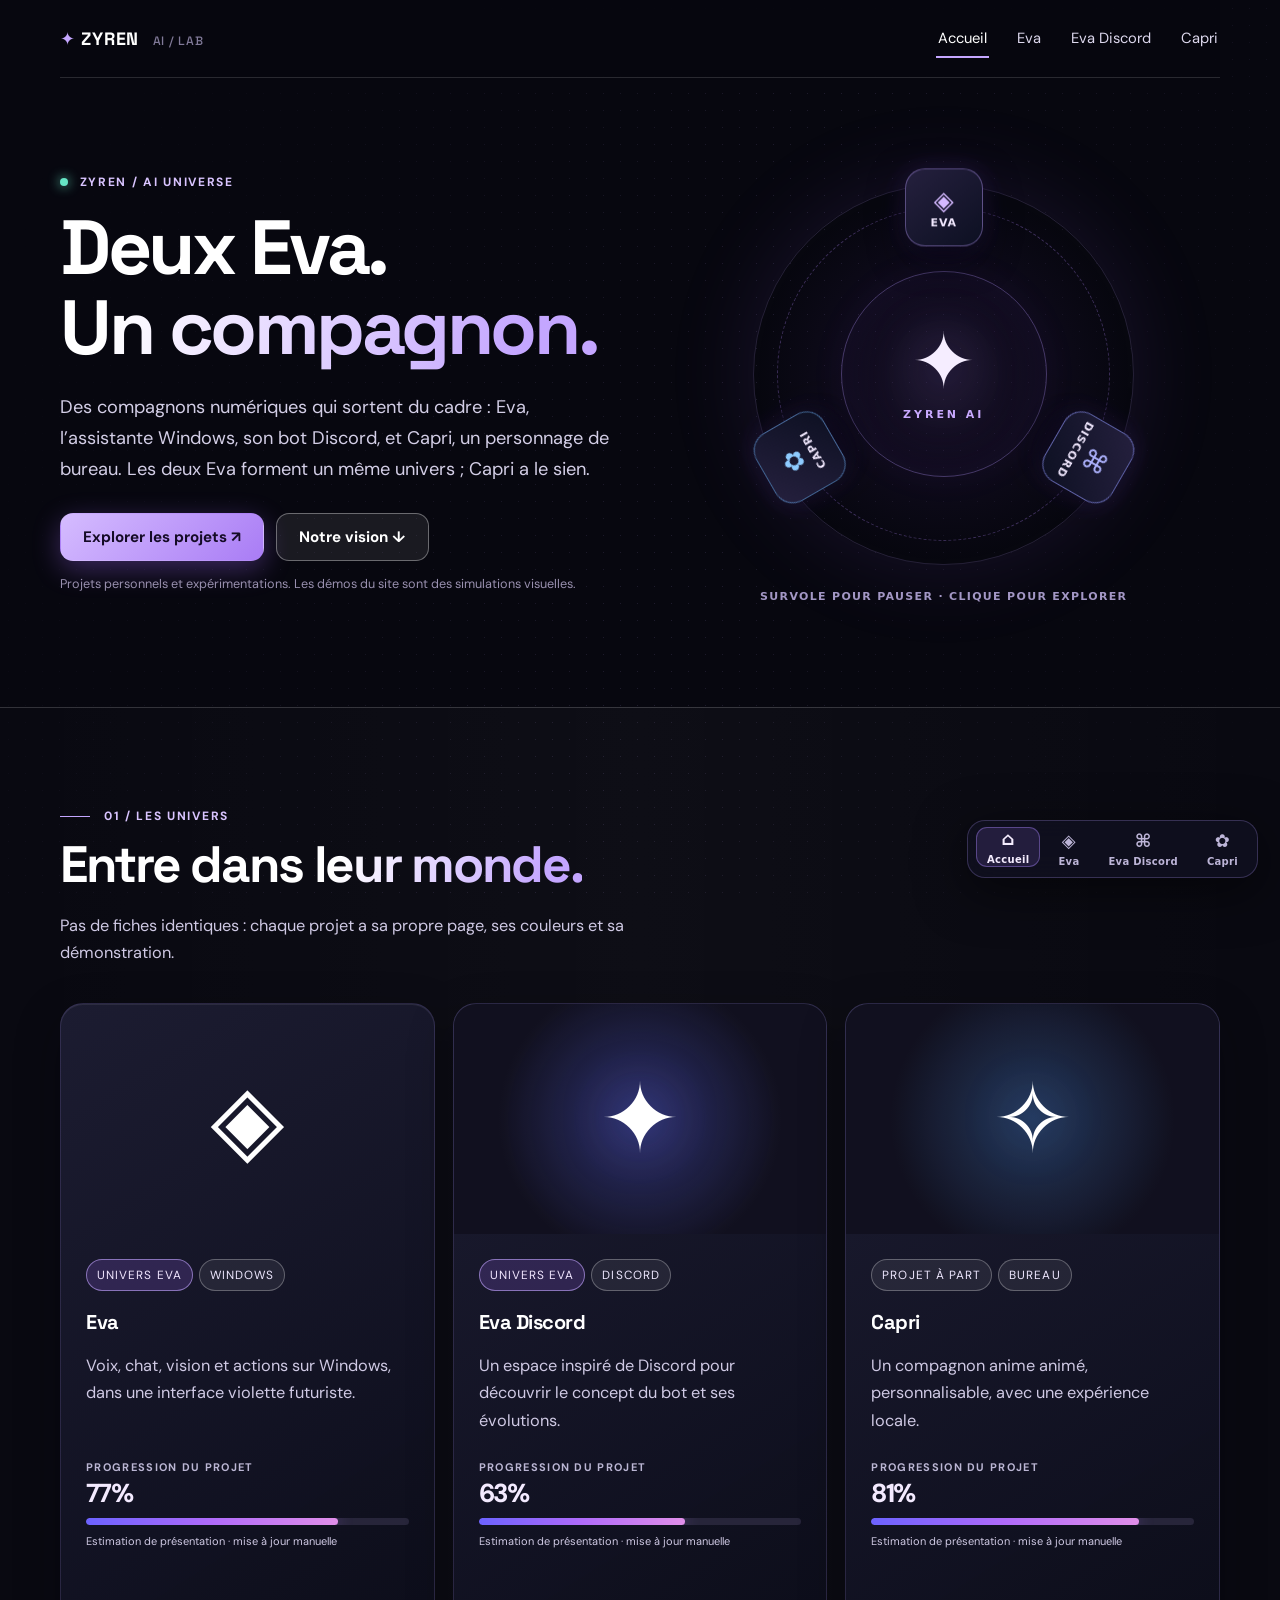
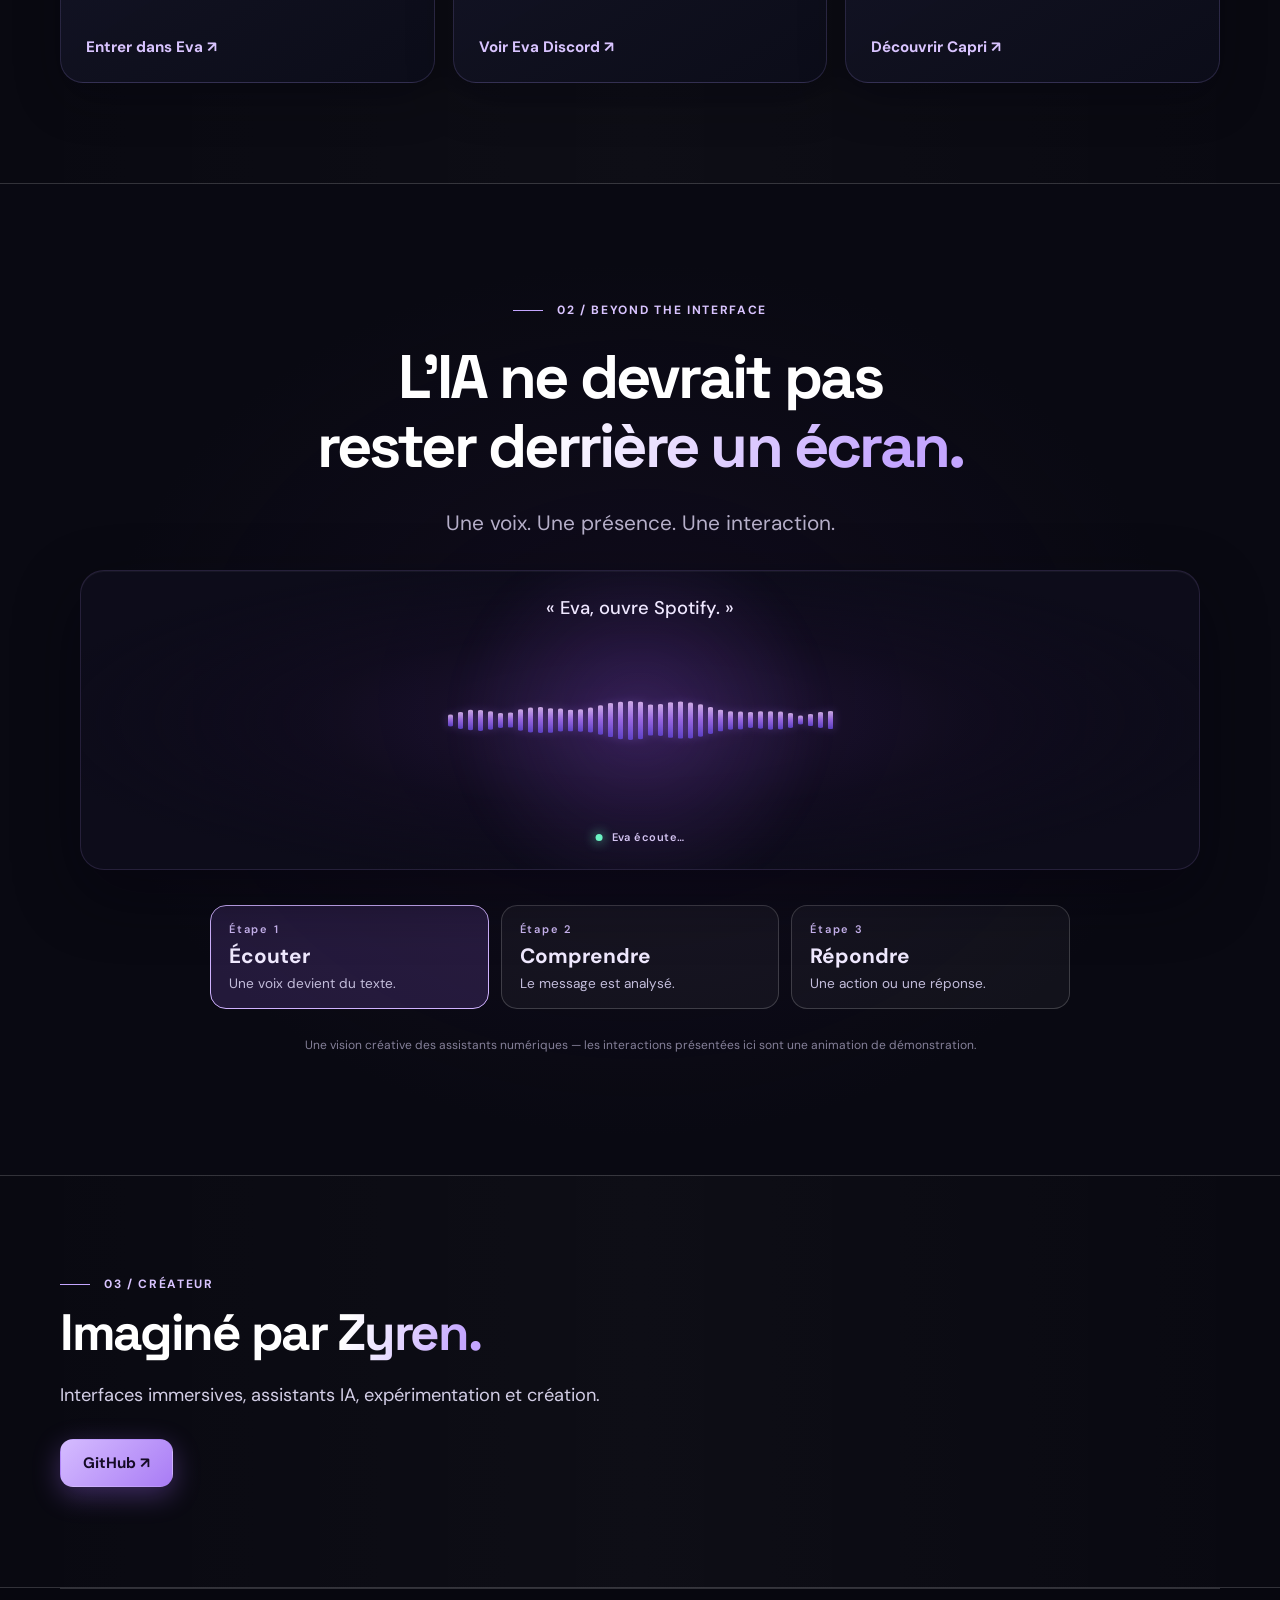
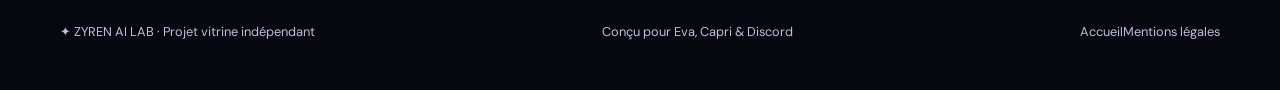
==== commit febb29e4: "Mise a jour ZyrenAI V2" ====
--- a/index.html
+++ b/index.html
@@ -1,9 +1,10 @@
-<!doctype html><html lang="fr"><head><meta charset="utf-8"><meta name="viewport" content="width=device-width,initial-scale=1"><meta name="theme-color" content="#080812"><meta name="description" content="Zyren AI Lab — Eva, Capri et Eva Discord : trois expériences IA, trois univers."><title>Accueil — Zyren AI Lab</title><link rel="stylesheet" href="css/global.css"><link rel="stylesheet" href="css/v6.css"><link rel="stylesheet" href="css/v7.css"><link rel="stylesheet" href="css/v8.css"><link rel="stylesheet" href="css/orbit-v9.css"><link rel="stylesheet" href="css/signal-v10.css"><link rel="stylesheet" href="css/v11.css"></head><body class="v6-page home"><header class="nav container"><a class="brand" href="index.html"><b>✦</b> ZYREN <span>AI / LAB</span></a><nav class="nav-links" aria-label="Navigation principale"><a href="index.html" class="active">Accueil</a><a href="eva.html" class="">Eva</a><a href="capri.html" class="">Capri</a><a href="discord.html" class="">Eva Discord</a></nav><button class="nav-menu" data-menu aria-label="Ouvrir le menu" aria-expanded="false">☰</button></header><main><section class="hero container hero-split"><div class="hero-copy reveal"><div class="eyebrow"><span class="status-dot"></span> ZYREN / AI UNIVERSE</div><h1>Trois projets.<br><span class="gradient">Trois mondes.</span></h1><p class="lead">Des compagnons numériques qui sortent du cadre : une assistante Windows, un personnage de bureau et une expérience Discord. Chaque projet possède sa propre identité.</p><div class="actions"><a class="btn primary" href="#projects">Explorer les projets ↗</a><a class="btn ghost" href="#vision">Notre vision ↓</a></div><p class="note">Projets personnels et expérimentations. Les démos du site sont des simulations visuelles.</p></div><div class="stage reveal"><div class="orbit-universe" aria-label="Trois projets en orbite autour de Zyren AI Universe">
+<!doctype html><html lang="fr"><head><meta charset="utf-8"><meta name="viewport" content="width=device-width,initial-scale=1"><meta name="theme-color" content="#080812"><meta name="description" content="Zyren AI Lab : Eva, une assistante vocale Windows, Capri, un compagnon de bureau animé, et Eva Discord. Démos interactives et simulées."><title>Zyren AI Lab — Eva, Capri et Eva Discord</title><meta property="og:title" content="Accueil — Zyren AI Lab"><meta property="og:description" content="Zyren AI Lab : Eva, une assistante vocale Windows, Capri, un compagnon de bureau animé, et Eva Discord. Démos interactives et simulées."><meta property="og:type" content="website"><meta name="color-scheme" content="dark"><link rel="icon" href="data:image/svg+xml,%3Csvg xmlns=%27http://www.w3.org/2000/svg%27 viewBox=%270 0 64 64%27%3E%3Crect width=%2764%27 height=%2764%27 rx=%2716%27 fill=%27%23080812%27/%3E%3Ctext x=%2732%27 y=%2745%27 font-size=%2740%27 text-anchor=%27middle%27 fill=%27%23b794ff%27%3E%E2%9C%A6%3C/text%3E%3C/svg%3E"><link rel="preconnect" href="https://fonts.googleapis.com"><link rel="preconnect" href="https://fonts.gstatic.com" crossorigin><link rel="stylesheet" href="https://fonts.googleapis.com/css2?family=DM+Sans:wght@400;500;600;700&family=Space+Grotesk:wght@400;500;600;700&display=swap"><noscript><style>.reveal{opacity:1;transform:none}</style></noscript><link rel="stylesheet" href="css/global.css?v=12"><link rel="stylesheet" href="css/v6.css?v=12"><link rel="stylesheet" href="css/v7.css?v=12"><link rel="stylesheet" href="css/v8.css?v=12"><link rel="stylesheet" href="css/orbit-v9.css?v=12"><link rel="stylesheet" href="css/signal-v10.css?v=12"><link rel="stylesheet" href="css/v11.css?v=12"><link rel="stylesheet" href="css/design.css?v=12"></head><body class="v6-page home"><header class="nav container"><a class="brand" href="index.html"><b>✦</b> ZYREN <span>AI / LAB</span></a><nav class="nav-links" aria-label="Navigation principale"><a href="index.html" class="active">Accueil</a><a href="eva.html" class="">Eva</a><a href="discord.html" class="">Eva Discord</a><a href="capri.html" class="">Capri</a></nav><button class="nav-menu" data-menu aria-label="Ouvrir le menu" aria-expanded="false">☰</button></header><main><section class="hero container hero-split"><div class="hero-copy reveal"><div class="eyebrow"><span class="status-dot"></span> ZYREN / AI UNIVERSE</div><h1>Deux Eva.<br><span class="gradient">Un compagnon.</span></h1><p class="lead">Des compagnons numériques qui sortent du cadre : Eva, l’assistante Windows, son bot Discord, et Capri, un personnage de bureau. Les deux Eva forment un même univers ; Capri a le sien.</p><div class="actions"><a class="btn primary" href="#projects">Explorer les projets ↗</a><a class="btn ghost" href="#vision">Notre vision ↓</a></div><p class="note">Projets personnels et expérimentations. Les démos du site sont des simulations visuelles.</p></div><div class="stage reveal"><div class="orbit-universe" aria-label="Trois projets en orbite autour de Zyren AI Universe">
 <div class="orbit-ring orbit-ring-outer"></div><div class="orbit-ring orbit-ring-inner"></div>
 <div class="orbit-core" aria-hidden="true"><strong>✦</strong><span>ZYREN AI</span></div>
 <div class="orbit-path">
 <a class="orbit-stop orbit-eva" href="eva.html" aria-label="Découvrir Eva"><span class="orbit-token"><span class="orbit-glyph">◈</span><span class="orbit-name">EVA</span></span></a>
+
+<a class="orbit-stop orbit-discord" href="discord.html" aria-label="Découvrir Eva Discord"><span class="orbit-token"><span class="orbit-glyph">⌘</span><span class="orbit-name">DISCORD</span></span></a>
 <a class="orbit-stop orbit-capri" href="capri.html" aria-label="Découvrir Capri"><span class="orbit-token"><span class="orbit-glyph">✿</span><span class="orbit-name">CAPRI</span></span></a>
-<a class="orbit-stop orbit-discord" href="discord.html" aria-label="Découvrir Eva Discord"><span class="orbit-token"><span class="orbit-glyph">⌘</span><span class="orbit-name">DISCORD</span></span></a>
 </div><span class="orbit-hint">SURVOLE POUR PAUSER · CLIQUE POUR EXPLORER</span>
-</div></div></section><section class="section section-alt" id="projects"><div class="container"><div class="section-head reveal"><div class="eyebrow section-index">01 / Les univers</div><h2>Entre dans <span class="gradient">leur monde.</span></h2><p>Pas de fiches identiques : chaque projet a sa propre page, ses couleurs et sa démonstration.</p></div><div class="grid3"><a class="project-card panel reveal" href="eva.html"><div class="project-art"><span class="symbol">◈</span></div><div class="project-card-body"><span class="tag accent">Assistante Windows</span><h3 style="margin-top:18px">Eva</h3><p>Voix, chat, vision et actions sur Windows, dans une interface violette futuriste.</p><div class="progress-card" style="--progress:78%" role="group" aria-label="Progression indicative de Eva : 78 pour cent"><div class="progress-label"><span>PROGRESSION DU PROJET</span><span class="progress-value">78%</span></div><div class="progress-track"><span class="progress-fill"></span></div><p class="progress-note">Estimation de présentation · mise à jour manuelle</p></div><span class="go">Entrer dans Eva ↗</span></div></a><a class="project-card panel reveal" href="capri.html"><div class="project-art" style="--glow:#458be455"><span class="symbol">✧</span></div><div class="project-card-body"><span class="tag">Compagnon de bureau</span><h3 style="margin-top:18px">Capri</h3><p>Un compagnon anime animé, personnalisable, avec une expérience locale.</p><div class="progress-card" style="--progress:83%" role="group" aria-label="Progression indicative de Capri : 83 pour cent"><div class="progress-label"><span>PROGRESSION DU PROJET</span><span class="progress-value">83%</span></div><div class="progress-track"><span class="progress-fill"></span></div><p class="progress-note">Estimation de présentation · mise à jour manuelle</p></div><span class="go">Découvrir Capri ↗</span></div></a><a class="project-card panel reveal" href="discord.html"><div class="project-art" style="--glow:#5865f266"><span class="symbol">✦</span></div><div class="project-card-body"><span class="tag">Univers communautaire</span><h3 style="margin-top:18px">Eva Discord</h3><p>Un espace inspiré de Discord pour découvrir le concept du bot et ses évolutions.</p><div class="progress-card" style="--progress:64%" role="group" aria-label="Progression indicative de Eva Discord : 64 pour cent"><div class="progress-label"><span>PROGRESSION DU PROJET</span><span class="progress-value">64%</span></div><div class="progress-track"><span class="progress-fill"></span></div><p class="progress-note">Estimation de présentation · mise à jour manuelle</p></div><span class="go">Voir Eva Discord ↗</span></div></a></div></div></section><section class="section zy-signal-section" id="vision" aria-labelledby="zy-signal-title"><div class="container zy-signal-wrap reveal"><div class="eyebrow section-index">02 / BEYOND THE INTERFACE</div><h2 id="zy-signal-title">L’IA ne devrait pas rester <span class="gradient">derrière un écran.</span></h2><p class="zy-signal-subtitle">Une voix. Une présence. Une interaction.</p><div class="zy-signal-panel" id="zy-signal-panel" tabindex="0" aria-label="Signal animé interactif : déplacer la souris ou cliquer pour modifier l'onde"><div class="zy-signal-halo"></div><div class="zy-signal-visual" aria-hidden="true"></div><div class="zy-signal-live"><span class="zy-signal-dot"></span><span id="zy-signal-state">SIGNAL ACTIVE</span></div><span class="zy-signal-coordinates" aria-hidden="true">Z / AI — 002</span></div><div class="zy-signal-steps" aria-label="Trois étapes de l'interaction"><div><span>01 / INPUT</span><strong>Écouter</strong></div><div><span>02 / PROCESS</span><strong>Comprendre</strong></div><div><span>03 / RESPONSE</span><strong>Interagir</strong></div></div><p class="zy-signal-footnote">Une vision créative des assistants numériques — les interactions présentées ici sont une animation de démonstration.</p></div></section><section class="section section-alt"><div class="container"><div class="eyebrow section-index">03 / Créateur</div><h2>Imaginé par <span class="gradient">Zyren.</span></h2><p class="lead">Interfaces immersives, assistants IA, expérimentation et création.</p><div class="actions"><a class="btn primary" href="https://github.com/Zyren03" target="_blank" rel="noopener noreferrer">GitHub ↗</a></div></div></section></main><footer class="footer container"><span>✦ ZYREN AI LAB · Projet vitrine indépendant</span><span>Conçu pour Eva, Capri & Discord</span><a href="index.html">Accueil ↗</a></footer><script src="js/main.js" defer></script><script defer src="js/site-v6.js"></script><script defer src="js/progress-v7.js"></script><script src="js/uiverse-v8.js" defer></script><script src="js/signal-v10.js" defer></script><script src="js/site-v11.js" defer></script></body></html>+</div></div></section><section class="section section-alt" id="projects"><div class="container"><div class="section-head reveal"><div class="eyebrow section-index">01 / Les univers</div><h2>Entre dans <span class="gradient">leur monde.</span></h2><p>Pas de fiches identiques : chaque projet a sa propre page, ses couleurs et sa démonstration.</p></div><div class="grid3"><a class="project-card panel reveal" href="eva.html"><div class="project-art"><span class="symbol">◈</span></div><div class="project-card-body"><span class="tag accent">Univers Eva</span><span class="tag">Windows</span><h3 style="margin-top:18px">Eva</h3><p>Voix, chat, vision et actions sur Windows, dans une interface violette futuriste.</p><div class="progress-card" style="--progress:78%" role="group" aria-label="Progression indicative de Eva : 78 pour cent"><div class="progress-label"><span>PROGRESSION DU PROJET</span><span class="progress-value">78%</span></div><div class="progress-track"><span class="progress-fill"></span></div><p class="progress-note">Estimation de présentation · mise à jour manuelle</p></div><span class="go">Entrer dans Eva ↗</span></div></a><a class="project-card panel reveal" href="discord.html"><div class="project-art" style="--glow:#5865f266"><span class="symbol">✦</span></div><div class="project-card-body"><span class="tag accent">Univers Eva</span><span class="tag">Discord</span><h3 style="margin-top:18px">Eva Discord</h3><p>Un espace inspiré de Discord pour découvrir le concept du bot et ses évolutions.</p><div class="progress-card" style="--progress:64%" role="group" aria-label="Progression indicative de Eva Discord : 64 pour cent"><div class="progress-label"><span>PROGRESSION DU PROJET</span><span class="progress-value">64%</span></div><div class="progress-track"><span class="progress-fill"></span></div><p class="progress-note">Estimation de présentation · mise à jour manuelle</p></div><span class="go">Voir Eva Discord ↗</span></div></a><a class="project-card panel reveal" href="capri.html"><div class="project-art" style="--glow:#458be455"><span class="symbol">✧</span></div><div class="project-card-body"><span class="tag">Projet à part</span><span class="tag">Bureau</span><h3 style="margin-top:18px">Capri</h3><p>Un compagnon anime animé, personnalisable, avec une expérience locale.</p><div class="progress-card" style="--progress:83%" role="group" aria-label="Progression indicative de Capri : 83 pour cent"><div class="progress-label"><span>PROGRESSION DU PROJET</span><span class="progress-value">83%</span></div><div class="progress-track"><span class="progress-fill"></span></div><p class="progress-note">Estimation de présentation · mise à jour manuelle</p></div><span class="go">Découvrir Capri ↗</span></div></a></div></div></section><section class="section zy-signal-section" id="vision" aria-labelledby="zy-signal-title"><div class="container zy-signal-wrap reveal"><div class="eyebrow section-index">02 / BEYOND THE INTERFACE</div><h2 id="zy-signal-title">L’IA ne devrait pas rester <span class="gradient">derrière un écran.</span></h2><p class="zy-signal-subtitle">Une voix. Une présence. Une interaction.</p><div class="zy-signal-panel" id="zy-signal-panel" tabindex="0" aria-label="Signal animé interactif : déplacer la souris ou cliquer pour modifier l'onde"><div class="zy-signal-halo"></div><div class="zy-signal-visual" aria-hidden="true"></div><div class="zy-signal-live"><span class="zy-signal-dot"></span><span id="zy-signal-state">Eva écoute…</span></div><p class="zy-signal-caption" id="zy-signal-caption" aria-live="polite"></p></div><div class="zy-signal-steps" role="group" aria-label="Étapes de l'interaction"><button type="button" class="zy-step" data-step="0" aria-pressed="true"><span>Étape 1</span><strong>Écouter</strong><small>Une voix devient du texte.</small></button><button type="button" class="zy-step" data-step="1" aria-pressed="false"><span>Étape 2</span><strong>Comprendre</strong><small>Le message est analysé.</small></button><button type="button" class="zy-step" data-step="2" aria-pressed="false"><span>Étape 3</span><strong>Répondre</strong><small>Une action ou une réponse.</small></button></div><p class="zy-signal-footnote">Une vision créative des assistants numériques — les interactions présentées ici sont une animation de démonstration.</p></div></section><section class="section section-alt"><div class="container"><div class="eyebrow section-index">03 / Créateur</div><h2>Imaginé par <span class="gradient">Zyren.</span></h2><p class="lead">Interfaces immersives, assistants IA, expérimentation et création.</p><div class="actions"><a class="btn primary" href="https://github.com/Zyren03" target="_blank" rel="noopener noreferrer">GitHub ↗</a></div></div></section></main><footer class="footer container"><span>✦ ZYREN AI LAB · Projet vitrine indépendant</span><span>Conçu pour Eva, Capri & Discord</span><nav aria-label="Liens du pied de page"><a href="index.html">Accueil</a><a href="mentions-legales.html">Mentions légales</a></nav></footer><script src="js/main.js?v=12" defer></script><script defer src="js/site-v6.js?v=12"></script><script defer src="js/progress-v7.js?v=12"></script><script src="js/uiverse-v8.js?v=12" defer></script><script src="js/signal-v10.js?v=12" defer></script><script src="js/site-v11.js?v=12" defer></script></body></html>
--- a/css/global.css
+++ b/css/global.css
@@ -1,2 +1,2 @@
-@import url('https://fonts.googleapis.com/css2?family=DM+Sans:wght@400;500;600;700&family=Space+Grotesk:wght@400;500;600;700&display=swap');
+500;600;700&family=Space+Grotesk:wght@400;500;600;700&display=swap');
 :root{color-scheme:dark;--bg:#080812;--surface:#111122;--surface2:#19172b;--text:#f3efff;--muted:#aaa4c3;--line:#ffffff1b;--accent:#b794ff;--glow:#a46dff55;--radius:22px}*{box-sizing:border-box}html{scroll-behavior:smooth}body{margin:0;background:var(--bg);color:var(--text);font-family:'DM Sans',system-ui,sans-serif;overflow-x:hidden}body:before{content:'';position:fixed;inset:0;pointer-events:none;z-index:-1;background:radial-gradient(ellipse at 82% 9%,var(--glow),transparent 35%),radial-gradient(ellipse at 8% 85%,#4b2c6a35,transparent 38%)}h1,h2,h3,h4,.brand{font-family:'Space Grotesk',system-ui,sans-serif;letter-spacing:-.045em}h1{font-size:clamp(3.2rem,7vw,7.2rem);line-height:1.04;margin:18px 0 24px}h2{font-size:clamp(2.1rem,4vw,3.8rem);line-height:1.12;margin:10px 0 18px}h3{font-size:1.25rem;letter-spacing:-.025em;margin:0 0 10px}p{line-height:1.7;color:var(--muted)}a{color:inherit;text-decoration:none}button,input{font:inherit}button{cursor:pointer}.container{width:min(1160px,calc(100% - 48px));margin:auto}.nav{height:78px;display:flex;align-items:center;justify-content:space-between;border-bottom:1px solid var(--line);position:relative;z-index:10}.brand{font-size:1.12rem;font-weight:700;letter-spacing:.04em}.brand b{color:var(--accent)}.brand span{color:#817a99;font-weight:500;font-size:.76rem;margin-left:8px}.nav-links{display:flex;gap:26px;align-items:center}.nav-links a{font-size:.88rem;color:#c4bfd4;transition:color .2s}.nav-links a:hover,.nav-links a.active{color:white}.nav-menu{display:none;border:1px solid var(--line);background:var(--surface);color:white;padding:10px 13px;border-radius:12px}.eyebrow{font-size:.75rem;font-weight:700;letter-spacing:.19em;text-transform:uppercase;color:var(--accent)}.gradient{background:linear-gradient(105deg,#fff 10%,var(--accent) 85%);-webkit-background-clip:text;background-clip:text;color:transparent}.lead{font-size:1.08rem;max-width:620px}.btn{display:inline-flex;align-items:center;justify-content:center;gap:12px;padding:14px 20px;border-radius:13px;font-size:.9rem;font-weight:700;border:1px solid var(--line);transition:transform .25s,box-shadow .25s,background .25s}.btn:hover{transform:translateY(-3px)}.btn.primary{background:var(--accent);color:#140d21;border-color:transparent;box-shadow:0 10px 32px var(--glow)}.btn.ghost{background:#ffffff0a;color:white}.btn.small{padding:9px 14px;font-size:.8rem}.actions{display:flex;gap:12px;flex-wrap:wrap;margin-top:28px}.section{padding:100px 0}.section-head{max-width:680px;margin-bottom:36px}.panel{background:linear-gradient(145deg,#ffffff0c,#ffffff04);border:1px solid var(--line);border-radius:var(--radius);box-shadow:0 20px 65px #0004}.grid3{display:grid;grid-template-columns:repeat(3,1fr);gap:18px}.grid2{display:grid;grid-template-columns:repeat(2,1fr);gap:18px}.feature{padding:28px;min-height:190px}.feature .glyph{font-size:1.65rem;margin-bottom:20px;color:var(--accent)}.feature p{font-size:.91rem;margin:0}.tag{display:inline-block;font-size:.72rem;letter-spacing:.09em;text-transform:uppercase;border:1px solid var(--line);padding:7px 10px;border-radius:50px;color:#d4cde8;background:#ffffff08}.tag.accent{color:var(--accent);border-color:var(--glow)}.tags{display:flex;flex-wrap:wrap;gap:8px}.hero{padding:96px 0 100px}.hero-split{display:grid;grid-template-columns:1fr 1fr;gap:55px;align-items:center}.hero-split h1{font-size:clamp(3rem,6vw,6.1rem)}.hero-copy{position:relative;z-index:2}.stage{min-height:430px;position:relative;isolation:isolate}.stage:before{content:'';position:absolute;inset:10%;background:radial-gradient(circle,var(--glow),transparent 65%);filter:blur(25px);z-index:-1}.section-alt{background:linear-gradient(90deg,#ffffff03,#ffffff08,#ffffff03);border-top:1px solid var(--line);border-bottom:1px solid var(--line)}.section-index{display:flex;gap:14px;align-items:center;margin-bottom:12px}.section-index:before{content:'';width:30px;height:1px;background:var(--accent)}.demo-heading{display:flex;align-items:end;justify-content:space-between;gap:20px;margin-bottom:28px}.demo-heading p{max-width:450px}.video-shell{border:1px solid var(--line);background:#0a0a14;border-radius:24px;min-height:360px;overflow:hidden;display:grid;place-items:center;position:relative}.video-shell video{width:100%;height:auto;display:block;max-height:600px}.video-empty{text-align:center;padding:50px 24px}.video-empty .play{display:grid;place-items:center;width:76px;height:76px;border:1px solid var(--accent);border-radius:50%;margin:0 auto 20px;font-size:1.6rem;color:var(--accent);box-shadow:0 0 45px var(--glow)}.video-empty h3{margin:0}.video-empty p{max-width:440px;margin:12px auto}.timeline{border-left:1px solid #ffffff30;padding-left:26px}.timeline-item{position:relative;padding:0 0 28px}.timeline-item:before{content:'';position:absolute;left:-32px;top:5px;width:11px;height:11px;border-radius:50%;background:var(--accent);box-shadow:0 0 16px var(--glow)}.timeline-item p{margin:5px 0 0}.footer{border-top:1px solid var(--line);padding:34px 0 50px;display:flex;align-items:center;justify-content:space-between;gap:20px;font-size:.8rem;color:var(--muted)}.footer a:hover{color:white}.reveal{opacity:0;transform:translateY(22px);transition:opacity .7s,transform .7s}.reveal.visible{opacity:1;transform:none}.float{animation:float 5s ease-in-out infinite}@keyframes float{0%,100%{transform:translateY(0)}50%{transform:translateY(-13px)}}.pulse{animation:pulse 2.3s ease-in-out infinite}@keyframes pulse{0%,100%{opacity:.45}50%{opacity:1}}.sr-only{position:absolute;width:1px;height:1px;overflow:hidden;clip:rect(0,0,0,0)}.note{font-size:.79rem;color:#9990af}.project-card{display:block;overflow:hidden;transition:transform .3s,border-color .3s}.project-card:hover{transform:translateY(-8px);border-color:var(--accent)}.project-art{height:230px;display:grid;place-items:center;position:relative;overflow:hidden;background:radial-gradient(circle at center,var(--glow),transparent 65%),#111020}.project-art .symbol{font-size:6rem;text-shadow:0 0 60px var(--glow)}.project-card-body{padding:25px}.project-card-body p{min-height:84px}.project-card .go{font-weight:700;color:var(--accent);font-size:.9rem}.home-orb{width:min(360px,80%);aspect-ratio:1;border:1px solid #b79aff55;border-radius:50%;display:grid;place-items:center;position:absolute;inset:0;margin:auto;box-shadow:inset 0 0 65px var(--glow),0 0 80px var(--glow);animation:spin 35s linear infinite}.home-orb:before,.home-orb:after{content:'';position:absolute;border:1px dashed #b79aff77;border-radius:50%;inset:25px}.home-orb:after{inset:65px;border-style:solid;animation:spin 20s linear infinite reverse}.home-orb strong{font-size:6rem;color:white;animation:spin 35s linear infinite reverse;text-shadow:0 0 40px var(--accent)}@keyframes spin{to{transform:rotate(360deg)}}.status-dot{width:8px;height:8px;display:inline-block;background:#66e5c5;border-radius:50%;box-shadow:0 0 12px #66e5c5;margin-right:7px}@media(max-width:850px){.hero-split{grid-template-columns:1fr;gap:20px}.stage{min-height:360px}.grid3{grid-template-columns:1fr 1fr}.hero{padding:70px 0}.nav-links{display:none;position:absolute;top:70px;left:0;right:0;background:#171326;padding:24px;border:1px solid var(--line);border-radius:16px;flex-direction:column;align-items:start}.nav-links.open{display:flex}.nav-menu{display:block}}@media(max-width:570px){.container{width:min(100% - 30px,1160px)}.grid3,.grid2{grid-template-columns:1fr}.section{padding:70px 0}.hero{padding:54px 0}.stage{min-height:300px}.demo-heading{display:block}.footer{flex-direction:column;align-items:start}.project-card-body p{min-height:0}}@media(prefers-reduced-motion:reduce){*,*:before,*:after{animation-duration:.01ms!important;transition-duration:.01ms!important;scroll-behavior:auto!important}.reveal{opacity:1;transform:none}}
--- a/css/v6.css
+++ b/css/v6.css
@@ -1,6 +1,4 @@
 /* Zyren AI Universe V6 polish */
-.v6-page{animation:v6Enter .5s ease both}.v6-page.v6-leaving{opacity:0;transform:translateY(8px);transition:opacity .22s,transform .22s}
-@keyframes v6Enter{from{opacity:.2;transform:translateY(9px)}to{opacity:1;transform:none}}
 .cr-mode-label{position:absolute;top:48px;left:12px;z-index:3;color:#6bfff5;font:10px monospace;letter-spacing:.12em;pointer-events:none}
 .cr-v6-settings{margin:20px 10px 15px;padding:14px;background:#0d0a14;border:1px solid #f23d6c5e;color:#d7f6ff;font-family:monospace;font-size:11px}
 .cr-v6-title{color:#ff547c;font-weight:800;margin-bottom:13px}.cr-v6-title span{float:right;color:#69e9f6;font-size:9px}
@@ -10,4 +8,4 @@
 .eva-v6-taskbar{position:absolute;bottom:0;left:0;right:0;display:flex;gap:5px;padding:5px 8px;background:#100e2acb;backdrop-filter:blur(8px);z-index:15}.eva-v6-taskbar button{border:1px solid #a991fa55;background:#40315b;color:#eee7ff;border-radius:5px;padding:5px 8px;font-size:10px;cursor:pointer}.eva-v6-taskbar span{margin-left:auto;font-size:8px;color:#a99dc9;align-self:center}
 .dl-chat{position:relative}.dl-v6-suggestions{position:absolute;bottom:111px;left:16px;right:16px;z-index:12;background:#202127;border:1px solid #5865f2;border-radius:10px;padding:6px;box-shadow:0 10px 35px #0008;max-height:250px;overflow:auto}.dl-v6-suggestions[hidden]{display:none}.dl-v6-choice{display:flex;justify-content:space-between;align-items:center;gap:10px;width:100%;border:0;background:transparent;color:#c9c6f5;text-align:left;padding:9px 12px;border-radius:6px;cursor:pointer}.dl-v6-choice.selected,.dl-v6-choice:hover{background:#5865f24a}.dl-v6-choice small{color:#b1b3bd;font-size:10px}.dl-v6-moderation{border-top:1px solid #ffffff14;background:#282a30;padding:8px;display:flex;flex-wrap:wrap;align-items:center;gap:6px}.dl-v6-moderation span{font-size:9px;color:#b0b3c3;margin-right:auto}.dl-v6-moderation button{border:1px solid #777c9b55;border-radius:5px;background:#3a3b48;color:#e0dff7;font-size:10px;padding:6px;cursor:pointer}.dl-v6-system{padding:10px;margin:8px 0;background:#5865f218;border-left:3px solid #9d89ff;border-radius:4px;color:#c5baff;font-size:11px}
 @media(max-width:600px){.cr-v6-grid{grid-template-columns:1fr}.dl-v6-moderation span{width:100%}.eva-v6-taskbar span{display:none}}
-@media(prefers-reduced-motion:reduce){.v6-page{animation:none}.eva-v6-mic.listening{animation:none}}
+@media(prefers-reduced-motion:reduce){.eva-v6-mic.listening{animation:none}}
--- a/css/orbit-v9.css
+++ b/css/orbit-v9.css
@@ -10,8 +10,8 @@
 .orbit-path{position:absolute;inset:0;z-index:3;animation:orbit-spin 24s linear infinite}
 .orbit-stop{position:absolute;left:50%;top:50%;width:0;height:0;display:grid;place-items:center;text-decoration:none;outline-offset:10px}
 .orbit-eva{--start-angle:0deg;transform:rotate(0deg) translateY(calc(var(--orbit-size) * -.42))}
-.orbit-capri{--start-angle:120deg;transform:rotate(120deg) translateY(calc(var(--orbit-size) * -.42))}
-.orbit-discord{--start-angle:240deg;transform:rotate(240deg) translateY(calc(var(--orbit-size) * -.42))}
+.orbit-capri{--start-angle:240deg;transform:rotate(240deg) translateY(calc(var(--orbit-size) * -.42))}
+.orbit-discord{--start-angle:120deg;transform:rotate(120deg) translateY(calc(var(--orbit-size) * -.42))}
 .orbit-token{position:absolute;display:flex;flex-direction:column;align-items:center;justify-content:center;gap:4px;width:78px;height:78px;border:1px solid #bfa1ff66;border-radius:20px;background:linear-gradient(140deg,#25203e,#0d1022);box-shadow:0 10px 35px #050410c9,0 0 25px #9c63ff2e;backdrop-filter:blur(12px);animation:orbit-counter 24s linear infinite;transition:background .2s,border-color .2s,box-shadow .2s}
 .orbit-glyph{font-size:26px;line-height:1;color:#d4b8ff}
 .orbit-name{font:800 9px/1 system-ui,sans-serif;letter-spacing:.08em;color:#f2e9ff}
@@ -24,7 +24,7 @@
 @keyframes orbit-counter{from{transform:rotate(calc(-1 * var(--start-angle)))}to{transform:rotate(calc(-360deg - var(--start-angle)))}}
 @keyframes orbit-ring-spin{to{transform:rotate(360deg)}}
 @media(max-width:850px){.orbit-universe{--orbit-size:min(76vw,400px);min-width:280px;min-height:280px;margin:32px auto 55px}.orbit-token{width:69px;height:69px}.orbit-hint{font-size:8px}}
-@media(prefers-reduced-motion:reduce){.orbit-path,.orbit-token,.orbit-ring-outer{animation:none!important}.orbit-eva .orbit-token{transform:rotate(0deg)}.orbit-capri .orbit-token{transform:rotate(-120deg)}.orbit-discord .orbit-token{transform:rotate(-240deg)}}
+@media(prefers-reduced-motion:reduce){.orbit-path,.orbit-token,.orbit-ring-outer{animation:none!important}.orbit-eva .orbit-token{transform:rotate(0deg)}.orbit-capri .orbit-token{transform:rotate(-240deg)}.orbit-discord .orbit-token{transform:rotate(-120deg)}}
 
 /* Keep the whole universe and its labels upright; only the orbital path rotates. */
 .orbit-universe{animation:none!important;transform:none!important}
--- a/css/signal-v10.css
+++ b/css/signal-v10.css
@@ -21,3 +21,21 @@
 @keyframes zy-signal-breathe{from{transform:scaleY(.22);opacity:.4}to{transform:scaleY(1);opacity:1}}
 @media(max-width:650px){.zy-signal-panel{min-height:250px}.zy-signal-visual{gap:3px}.zy-signal-bar{width:3px}.zy-signal-steps{gap:0}.zy-signal-steps span{font-size:8px}.zy-signal-footnote{font-size:11px}}
 @media(prefers-reduced-motion:reduce){.zy-signal-bar{animation:none;transform:scaleY(.7)}.zy-signal-halo{transition:none}}
+
+/* V12 : étapes pilotées */
+.zy-signal-panel{cursor:default;flex-direction:column;gap:14px}
+.zy-signal-caption{position:absolute;top:22px;left:0;right:0;margin:0 auto;max-width:90%;text-align:center;color:#efe7ff;font-size:clamp(.95rem,1.6vw,1.15rem);font-weight:500}
+.zy-signal-live{color:#d4c4f2;font:600 12px/1.2 'DM Sans',system-ui,sans-serif;letter-spacing:.04em}
+.zy-signal-bar{transition:background .5s,box-shadow .5s}
+.zy-signal-panel[data-step="0"] .zy-signal-bar{animation-duration:calc(var(--duration)*.5)}
+.zy-signal-panel[data-step="1"] .zy-signal-bar{animation-name:zy-think;animation-duration:calc(var(--duration)*2.2);background:linear-gradient(180deg,#d7edff,#6fa8ff 55%,#4a63d8);box-shadow:0 0 16px #6fa8ff80}
+.zy-signal-panel[data-step="2"] .zy-signal-bar{animation-duration:1.7s;background:linear-gradient(180deg,#fff,#e0b6ff 40%,#9364ff);box-shadow:0 0 26px #c58cff}
+@keyframes zy-think{from{transform:scaleY(.12);opacity:.35}to{transform:scaleY(.42);opacity:.8}}
+.zy-signal-steps{max-width:860px;gap:12px}
+.zy-step{text-align:left;display:flex;flex-direction:column;gap:6px;padding:16px 18px;border:1px solid #ffffff2e;border-radius:16px;background:#ffffff0a;color:#fff;transition:background .3s,border-color .3s}
+.zy-step span{font:600 12px 'DM Sans',system-ui,sans-serif;color:#cdb8f5}
+.zy-step strong{font-size:1.3rem}
+.zy-step small{color:#c3bddb;font-size:.85rem}
+.zy-step:hover{background:#ffffff16}
+.zy-step.on{background:#a46dff2b;border-color:#d0b2ff}
+@media(max-width:650px){.zy-signal-steps{grid-template-columns:1fr}.zy-signal-caption{top:16px}}
--- a/css/v11.css
+++ b/css/v11.css
@@ -20,3 +20,7 @@
 .v11-top.show{opacity:1;pointer-events:auto;transform:translateY(0)}
 @media(max-width:720px){.v11-floating-nav{right:8px;bottom:8px;left:8px;justify-content:space-around}.v11-floating-nav a{min-width:0;flex:1;font-size:9px}.v11-top{bottom:90px;right:12px}.hero h1{overflow-wrap:break-word}}
 @media(prefers-reduced-motion:reduce){:root{scroll-behavior:auto}.v11-fade{animation:none!important}a.btn,.btn,.v11-floating-nav a{transition:none!important}}
+
+/* V12 : lisibilité */
+.orbit-hint,.orbit-core span,.orbit-name{font-size:11px}.progress-note,.progress-label{font-size:11px}.zy-signal-steps span,.zy-signal-live,.zy-signal-coordinates{font-size:11px}.nav{position:sticky;top:0;z-index:40;background:#080812cc}
+@media(max-width:720px){.footer{padding-bottom:96px}}
--- a/css/design.css
+++ b/css/design.css
@@ -0,0 +1,59 @@
+/* Design V12 : base unique, contrastes et boutons (chargé en dernier) */
+:root{--muted:#c3bddb;--line:#ffffff2b;--accent:#c4a6ff;--accent-strong:#d9c4ff;--btn-bg:#3b2a57;--btn-bd:#c9aaff;--btn-fg:#fff}
+body{font-size:1.02rem;background-color:#07070f}
+h1,h2{font-weight:700;text-wrap:balance}
+p{max-width:68ch}
+.lead{font-size:1.14rem;color:#d3cee6}
+.eyebrow{letter-spacing:.14em;color:var(--accent-strong)}
+.nav{background:#07070fe6;border-bottom-color:#ffffff24}
+.nav-links a{color:#ddd8ee;font-size:.92rem;padding:8px 2px;border-bottom:2px solid transparent}
+.nav-links a:hover{color:#fff}
+.nav-links a.active{color:#fff;border-bottom-color:var(--accent)}
+.nav-menu{min-width:44px;min-height:44px;border-color:#ffffff40}
+/* Boutons principaux */
+.btn{min-height:48px;padding:12px 22px;font-size:.95rem;border-width:1.5px}
+.btn.primary{background:linear-gradient(135deg,#d5bcff,#a97cf5);color:#150b26;border-color:transparent;box-shadow:0 8px 28px #a46dff55}
+.btn.primary:hover{background:linear-gradient(135deg,#e6d6ff,#b88dff)}
+.btn.ghost{background:#ffffff14;border-color:#ffffff59;color:#fff}
+.btn.ghost:hover{background:#ffffff26;border-color:#fff}
+.tag{color:#eee7ff;border-color:#ffffff47;background:#ffffff12;font-size:.74rem}
+.tag.accent{color:#f1e6ff;background:#a46dff30;border-color:#c4a6ff99}
+/* Cartes projets */
+.project-card .go{color:var(--accent-strong);font-size:.95rem}
+.project-card-body p{color:#cfc9e4}
+.project-card .tag{margin-right:6px}
+.feature p,.section-head p{color:#cfc9e4}
+/* Boutons des démos : fond clair assumé, texte blanc, bordure nette */
+body .eva-demo-chips button,body .eva-commands button,body .eva-demo-footer button,body .eva-v6-controls button,body .eva-v6-taskbar button,
+body .dl-actions button,body .dl-v6-moderation button,body .discord-demo-controls button,
+body .cp-tool-buttons button,body .cp-demo-footer button,body .desktop-demo-controls button{background:var(--btn-bg);color:var(--btn-fg);border:1px solid var(--btn-bd);min-height:40px;font-size:.82rem}
+body .eva-demo-chips button:hover,body .eva-commands button:hover,body .eva-demo-footer button:hover,body .eva-v6-controls button:hover,
+body .dl-actions button:hover,body .dl-v6-moderation button:hover,body .cp-tool-buttons button:hover,body .desktop-demo-controls button:hover{background:#5a3f86;border-color:#fff}
+body .dl-actions button,body .dl-v6-moderation button,body .discord-demo-controls button{background:#2e3270;border-color:#aab4ff}
+body .dl-actions button:hover,body .dl-v6-moderation button:hover{background:#4650b8}
+body .cp-tool-buttons button,body .cp-demo-footer button,body .desktop-demo-controls button{background:#1d4468;border-color:#8dd7ff}
+body .eva-input button:not(:disabled),body .dl-composer button{color:#fff;background:#7c4dd6}
+body .eva-input button{color:#fff;background:#7c4dd6;min-width:44px}
+body .eva-input button[disabled]{opacity:.75}
+/* Capri (style terminal) : textes plus clairs, onglets distincts */
+body .cr-icons button{color:#7ffcf4;background:#1b1026;border-color:#ffffff30}
+body .cr-tabs button,body .cr-tabs button+button{background:#0b2a33;color:#aafaf5;border-color:#2fb5bd}
+body .cr-tabs button+button{background:#33121f;color:#ffb3c2;border-color:#ff6f91}
+body .cr-tabs button.active{background:#0c6a74;color:#fff}
+body .cr-input-row button,body .cr-main-buttons button,body .cr-v6-buttons button{background:#2b1030;color:#ffd0da;border:1px solid #ff6f91}
+body .cr-toolbar button,body .cr-taskbar button{background:#1b2a3a;color:#aafaf5;border:1px solid #2fb5bd}
+body .cr-input-row button:hover,body .cr-main-buttons button:hover,body .cr-v6-buttons button:hover,body .cr-toolbar button:hover,body .cr-taskbar button:hover{background:#4c1930;color:#fff}
+body .cr-main-head button,body .cr-app-title button{color:#fff;min-width:32px;min-height:32px}
+body .cr-menu button{color:#fff}
+body .cr-v6-grid label,body .cr-muted,body .cr-hint{color:#d0e0ea}
+/* Statut du projet */
+.project-status-badge{font-size:11px}
+.progress-note,.progress-label{color:#bbb6d4}
+.footer{color:#c3bddb}
+:focus-visible{outline:3px solid #fff!important;outline-offset:3px;box-shadow:0 0 0 6px #7c4dd6}
+@media(max-width:720px){.btn{width:100%}.actions{gap:10px}}
+
+.eva-dm-link{display:inline-block;margin-top:10px;padding:9px 14px;border-radius:10px;background:#5b3ca8;color:#fff;font-weight:700;border:1px solid #d0b2ff;text-decoration:none}
+.eva-dm-link:hover{background:#7650cc}
+.eva-guide{margin:0;padding:10px 16px;font-size:.88rem;color:#d9d2ee;border-top:1px solid var(--line)}
+#crSticker,#crSticker img{-webkit-touch-callout:none;user-select:none;-webkit-user-select:none}
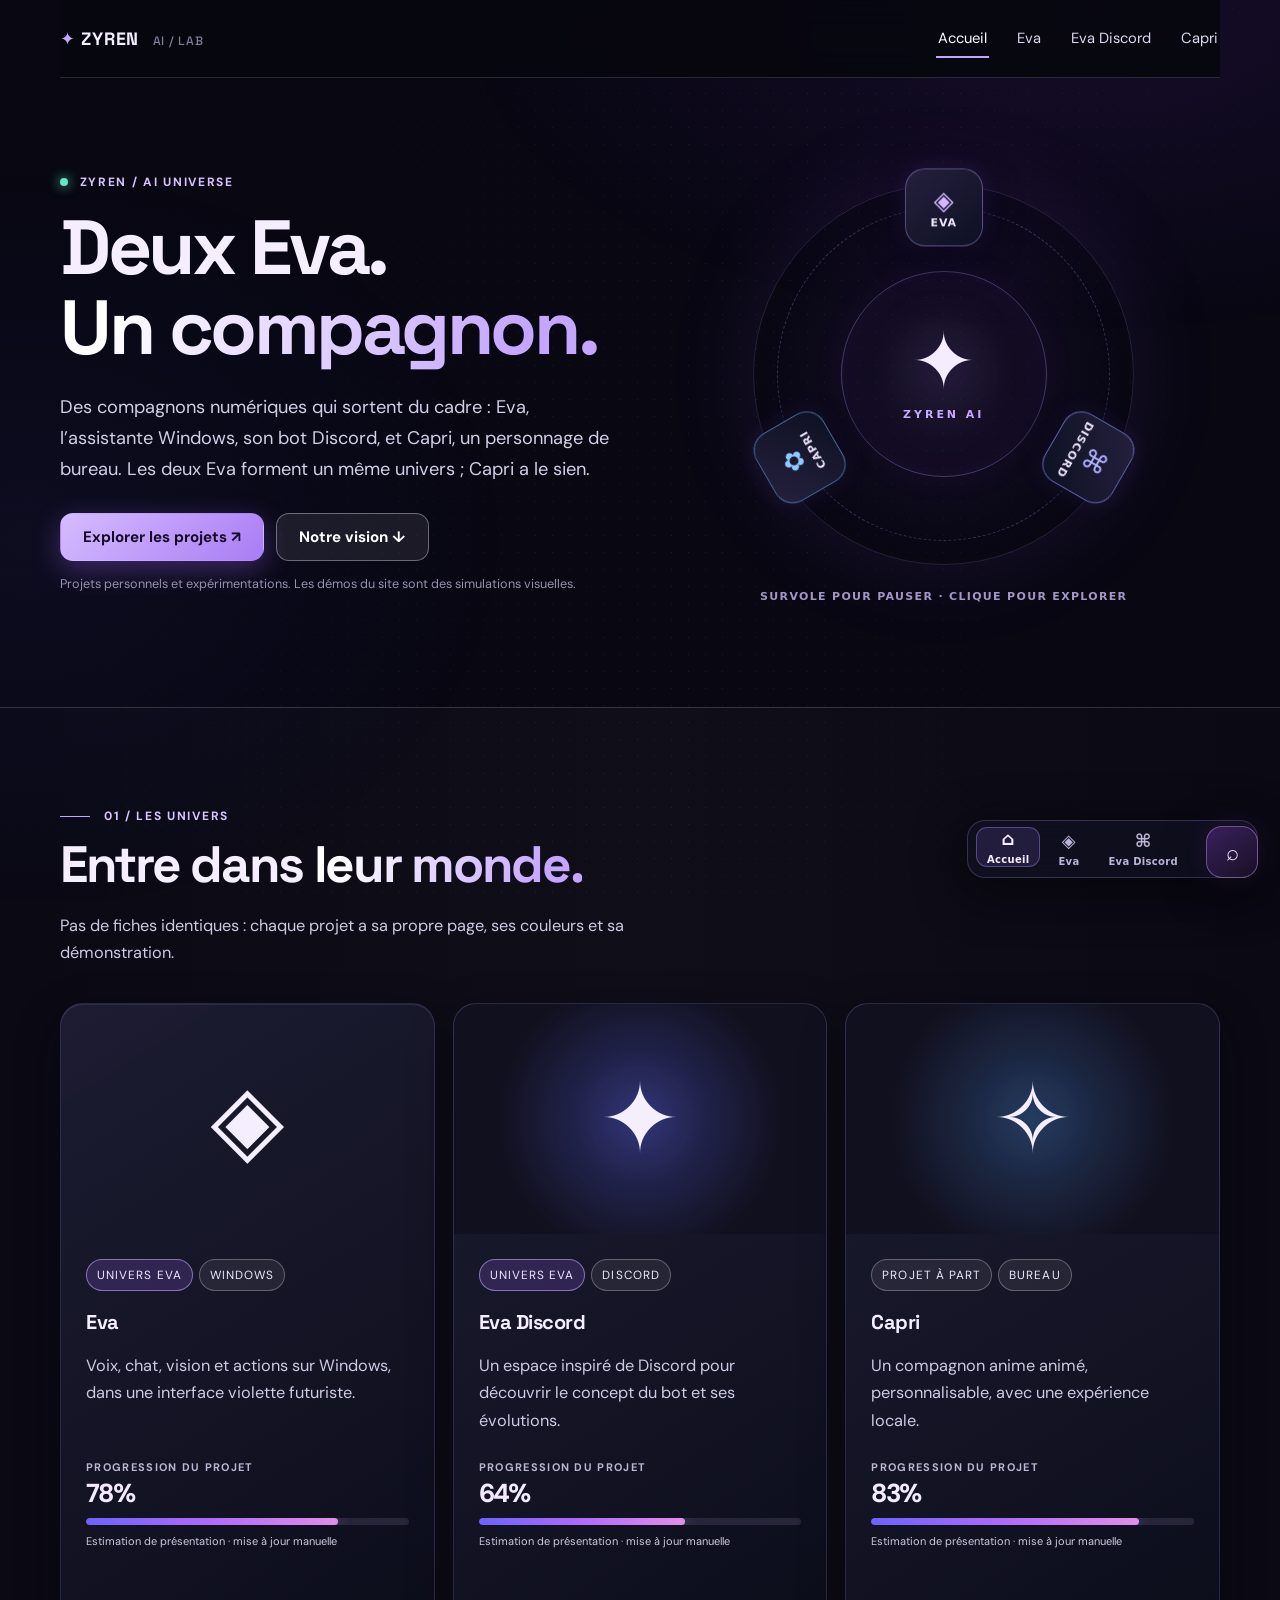
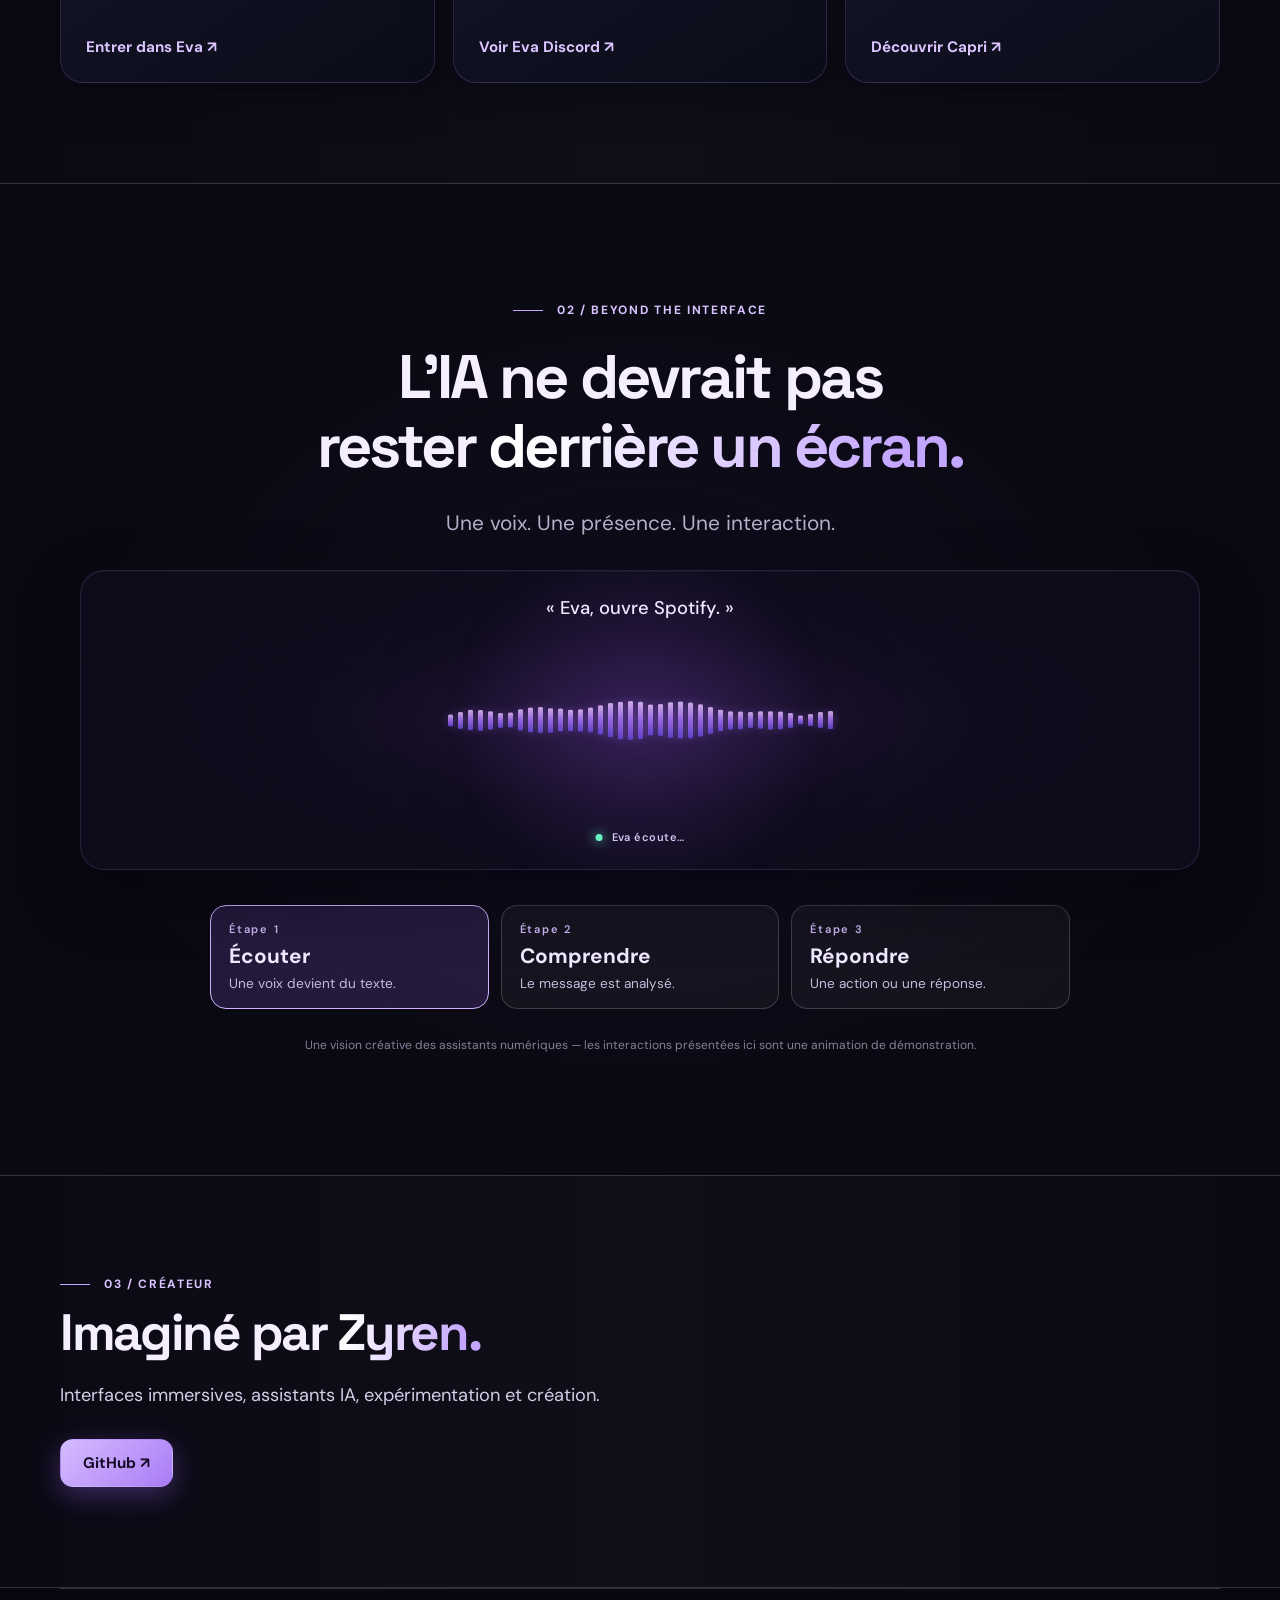
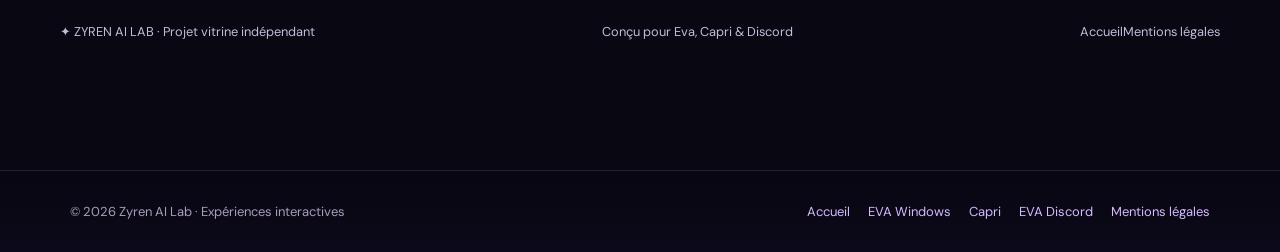
==== commit 907383c2: "maj_evadiscord 1.4" ====
--- a/index.html
+++ b/index.html
@@ -1,4 +1,4 @@
-<!doctype html><html lang="fr"><head><meta charset="utf-8"><meta name="viewport" content="width=device-width,initial-scale=1"><meta name="theme-color" content="#080812"><meta name="description" content="Zyren AI Lab : Eva, une assistante vocale Windows, Capri, un compagnon de bureau animé, et Eva Discord. Démos interactives et simulées."><title>Zyren AI Lab — Eva, Capri et Eva Discord</title><meta property="og:title" content="Accueil — Zyren AI Lab"><meta property="og:description" content="Zyren AI Lab : Eva, une assistante vocale Windows, Capri, un compagnon de bureau animé, et Eva Discord. Démos interactives et simulées."><meta property="og:type" content="website"><meta name="color-scheme" content="dark"><link rel="icon" href="data:image/svg+xml,%3Csvg xmlns=%27http://www.w3.org/2000/svg%27 viewBox=%270 0 64 64%27%3E%3Crect width=%2764%27 height=%2764%27 rx=%2716%27 fill=%27%23080812%27/%3E%3Ctext x=%2732%27 y=%2745%27 font-size=%2740%27 text-anchor=%27middle%27 fill=%27%23b794ff%27%3E%E2%9C%A6%3C/text%3E%3C/svg%3E"><link rel="preconnect" href="https://fonts.googleapis.com"><link rel="preconnect" href="https://fonts.gstatic.com" crossorigin><link rel="stylesheet" href="https://fonts.googleapis.com/css2?family=DM+Sans:wght@400;500;600;700&family=Space+Grotesk:wght@400;500;600;700&display=swap"><noscript><style>.reveal{opacity:1;transform:none}</style></noscript><link rel="stylesheet" href="css/global.css?v=12"><link rel="stylesheet" href="css/v6.css?v=12"><link rel="stylesheet" href="css/v7.css?v=12"><link rel="stylesheet" href="css/v8.css?v=12"><link rel="stylesheet" href="css/orbit-v9.css?v=12"><link rel="stylesheet" href="css/signal-v10.css?v=12"><link rel="stylesheet" href="css/v11.css?v=12"><link rel="stylesheet" href="css/design.css?v=12"></head><body class="v6-page home"><header class="nav container"><a class="brand" href="index.html"><b>✦</b> ZYREN <span>AI / LAB</span></a><nav class="nav-links" aria-label="Navigation principale"><a href="index.html" class="active">Accueil</a><a href="eva.html" class="">Eva</a><a href="discord.html" class="">Eva Discord</a><a href="capri.html" class="">Capri</a></nav><button class="nav-menu" data-menu aria-label="Ouvrir le menu" aria-expanded="false">☰</button></header><main><section class="hero container hero-split"><div class="hero-copy reveal"><div class="eyebrow"><span class="status-dot"></span> ZYREN / AI UNIVERSE</div><h1>Deux Eva.<br><span class="gradient">Un compagnon.</span></h1><p class="lead">Des compagnons numériques qui sortent du cadre : Eva, l’assistante Windows, son bot Discord, et Capri, un personnage de bureau. Les deux Eva forment un même univers ; Capri a le sien.</p><div class="actions"><a class="btn primary" href="#projects">Explorer les projets ↗</a><a class="btn ghost" href="#vision">Notre vision ↓</a></div><p class="note">Projets personnels et expérimentations. Les démos du site sont des simulations visuelles.</p></div><div class="stage reveal"><div class="orbit-universe" aria-label="Trois projets en orbite autour de Zyren AI Universe">
+<!doctype html><html lang="fr"><head><meta charset="utf-8"><meta name="viewport" content="width=device-width,initial-scale=1"><meta name="theme-color" content="#080812"><meta name="description" content="Zyren AI Lab : Eva, une assistante vocale Windows, Capri, un compagnon de bureau animé, et Eva Discord. Démos interactives et simulées."><title>Zyren AI Lab — Eva, Capri et Eva Discord</title><meta property="og:title" content="Accueil — Zyren AI Lab"><meta property="og:description" content="Zyren AI Lab : Eva, une assistante vocale Windows, Capri, un compagnon de bureau animé, et Eva Discord. Démos interactives et simulées."><meta property="og:type" content="website"><meta name="color-scheme" content="dark"><link rel="icon" href="data:image/svg+xml,%3Csvg xmlns=%27http://www.w3.org/2000/svg%27 viewBox=%270 0 64 64%27%3E%3Crect width=%2764%27 height=%2764%27 rx=%2716%27 fill=%27%23080812%27/%3E%3Ctext x=%2732%27 y=%2745%27 font-size=%2740%27 text-anchor=%27middle%27 fill=%27%23b794ff%27%3E%E2%9C%A6%3C/text%3E%3C/svg%3E"><link rel="preconnect" href="https://fonts.googleapis.com"><link rel="preconnect" href="https://fonts.gstatic.com" crossorigin><link rel="stylesheet" href="https://fonts.googleapis.com/css2?family=DM+Sans:wght@400;500;600;700&family=Space+Grotesk:wght@400;500;600;700&display=swap"><noscript><style>.reveal{opacity:1;transform:none}</style></noscript><link rel="stylesheet" href="css/global.css?v=12"><link rel="stylesheet" href="css/v6.css?v=12"><link rel="stylesheet" href="css/v7.css?v=12"><link rel="stylesheet" href="css/v8.css?v=12"><link rel="stylesheet" href="css/orbit-v9.css?v=12"><link rel="stylesheet" href="css/signal-v10.css?v=12"><link rel="stylesheet" href="css/v11.css?v=12"><link rel="stylesheet" href="css/design.css?v=12"><link rel="stylesheet" href="css/v12.css?v=12"/></head><body class="v6-page home"><header class="nav container"><a class="brand" href="index.html"><b>✦</b> ZYREN <span>AI / LAB</span></a><nav class="nav-links" aria-label="Navigation principale"><a href="index.html" class="active">Accueil</a><a href="eva.html" class="">Eva</a><a href="discord.html" class="">Eva Discord</a><a href="capri.html" class="">Capri</a></nav><button class="nav-menu" data-menu aria-label="Ouvrir le menu" aria-expanded="false">☰</button></header><main><section class="hero container hero-split"><div class="hero-copy reveal"><div class="eyebrow"><span class="status-dot"></span> ZYREN / AI UNIVERSE</div><h1>Deux Eva.<br><span class="gradient">Un compagnon.</span></h1><p class="lead">Des compagnons numériques qui sortent du cadre : Eva, l’assistante Windows, son bot Discord, et Capri, un personnage de bureau. Les deux Eva forment un même univers ; Capri a le sien.</p><div class="actions"><a class="btn primary" href="#projects">Explorer les projets ↗</a><a class="btn ghost" href="#vision">Notre vision ↓</a></div><p class="note">Projets personnels et expérimentations. Les démos du site sont des simulations visuelles.</p></div><div class="stage reveal"><div class="orbit-universe" aria-label="Trois projets en orbite autour de Zyren AI Universe">
 <div class="orbit-ring orbit-ring-outer"></div><div class="orbit-ring orbit-ring-inner"></div>
 <div class="orbit-core" aria-hidden="true"><strong>✦</strong><span>ZYREN AI</span></div>
 <div class="orbit-path">
@@ -7,4 +7,4 @@
 <a class="orbit-stop orbit-discord" href="discord.html" aria-label="Découvrir Eva Discord"><span class="orbit-token"><span class="orbit-glyph">⌘</span><span class="orbit-name">DISCORD</span></span></a>
 <a class="orbit-stop orbit-capri" href="capri.html" aria-label="Découvrir Capri"><span class="orbit-token"><span class="orbit-glyph">✿</span><span class="orbit-name">CAPRI</span></span></a>
 </div><span class="orbit-hint">SURVOLE POUR PAUSER · CLIQUE POUR EXPLORER</span>
-</div></div></section><section class="section section-alt" id="projects"><div class="container"><div class="section-head reveal"><div class="eyebrow section-index">01 / Les univers</div><h2>Entre dans <span class="gradient">leur monde.</span></h2><p>Pas de fiches identiques : chaque projet a sa propre page, ses couleurs et sa démonstration.</p></div><div class="grid3"><a class="project-card panel reveal" href="eva.html"><div class="project-art"><span class="symbol">◈</span></div><div class="project-card-body"><span class="tag accent">Univers Eva</span><span class="tag">Windows</span><h3 style="margin-top:18px">Eva</h3><p>Voix, chat, vision et actions sur Windows, dans une interface violette futuriste.</p><div class="progress-card" style="--progress:78%" role="group" aria-label="Progression indicative de Eva : 78 pour cent"><div class="progress-label"><span>PROGRESSION DU PROJET</span><span class="progress-value">78%</span></div><div class="progress-track"><span class="progress-fill"></span></div><p class="progress-note">Estimation de présentation · mise à jour manuelle</p></div><span class="go">Entrer dans Eva ↗</span></div></a><a class="project-card panel reveal" href="discord.html"><div class="project-art" style="--glow:#5865f266"><span class="symbol">✦</span></div><div class="project-card-body"><span class="tag accent">Univers Eva</span><span class="tag">Discord</span><h3 style="margin-top:18px">Eva Discord</h3><p>Un espace inspiré de Discord pour découvrir le concept du bot et ses évolutions.</p><div class="progress-card" style="--progress:64%" role="group" aria-label="Progression indicative de Eva Discord : 64 pour cent"><div class="progress-label"><span>PROGRESSION DU PROJET</span><span class="progress-value">64%</span></div><div class="progress-track"><span class="progress-fill"></span></div><p class="progress-note">Estimation de présentation · mise à jour manuelle</p></div><span class="go">Voir Eva Discord ↗</span></div></a><a class="project-card panel reveal" href="capri.html"><div class="project-art" style="--glow:#458be455"><span class="symbol">✧</span></div><div class="project-card-body"><span class="tag">Projet à part</span><span class="tag">Bureau</span><h3 style="margin-top:18px">Capri</h3><p>Un compagnon anime animé, personnalisable, avec une expérience locale.</p><div class="progress-card" style="--progress:83%" role="group" aria-label="Progression indicative de Capri : 83 pour cent"><div class="progress-label"><span>PROGRESSION DU PROJET</span><span class="progress-value">83%</span></div><div class="progress-track"><span class="progress-fill"></span></div><p class="progress-note">Estimation de présentation · mise à jour manuelle</p></div><span class="go">Découvrir Capri ↗</span></div></a></div></div></section><section class="section zy-signal-section" id="vision" aria-labelledby="zy-signal-title"><div class="container zy-signal-wrap reveal"><div class="eyebrow section-index">02 / BEYOND THE INTERFACE</div><h2 id="zy-signal-title">L’IA ne devrait pas rester <span class="gradient">derrière un écran.</span></h2><p class="zy-signal-subtitle">Une voix. Une présence. Une interaction.</p><div class="zy-signal-panel" id="zy-signal-panel" tabindex="0" aria-label="Signal animé interactif : déplacer la souris ou cliquer pour modifier l'onde"><div class="zy-signal-halo"></div><div class="zy-signal-visual" aria-hidden="true"></div><div class="zy-signal-live"><span class="zy-signal-dot"></span><span id="zy-signal-state">Eva écoute…</span></div><p class="zy-signal-caption" id="zy-signal-caption" aria-live="polite"></p></div><div class="zy-signal-steps" role="group" aria-label="Étapes de l'interaction"><button type="button" class="zy-step" data-step="0" aria-pressed="true"><span>Étape 1</span><strong>Écouter</strong><small>Une voix devient du texte.</small></button><button type="button" class="zy-step" data-step="1" aria-pressed="false"><span>Étape 2</span><strong>Comprendre</strong><small>Le message est analysé.</small></button><button type="button" class="zy-step" data-step="2" aria-pressed="false"><span>Étape 3</span><strong>Répondre</strong><small>Une action ou une réponse.</small></button></div><p class="zy-signal-footnote">Une vision créative des assistants numériques — les interactions présentées ici sont une animation de démonstration.</p></div></section><section class="section section-alt"><div class="container"><div class="eyebrow section-index">03 / Créateur</div><h2>Imaginé par <span class="gradient">Zyren.</span></h2><p class="lead">Interfaces immersives, assistants IA, expérimentation et création.</p><div class="actions"><a class="btn primary" href="https://github.com/Zyren03" target="_blank" rel="noopener noreferrer">GitHub ↗</a></div></div></section></main><footer class="footer container"><span>✦ ZYREN AI LAB · Projet vitrine indépendant</span><span>Conçu pour Eva, Capri & Discord</span><nav aria-label="Liens du pied de page"><a href="index.html">Accueil</a><a href="mentions-legales.html">Mentions légales</a></nav></footer><script src="js/main.js?v=12" defer></script><script defer src="js/site-v6.js?v=12"></script><script defer src="js/progress-v7.js?v=12"></script><script src="js/uiverse-v8.js?v=12" defer></script><script src="js/signal-v10.js?v=12" defer></script><script src="js/site-v11.js?v=12" defer></script></body></html>+</div></div></section><section class="section section-alt" id="projects"><div class="container"><div class="section-head reveal"><div class="eyebrow section-index">01 / Les univers</div><h2>Entre dans <span class="gradient">leur monde.</span></h2><p>Pas de fiches identiques : chaque projet a sa propre page, ses couleurs et sa démonstration.</p></div><div class="grid3"><a class="project-card panel reveal" href="eva.html"><div class="project-art"><span class="symbol">◈</span></div><div class="project-card-body"><span class="tag accent">Univers Eva</span><span class="tag">Windows</span><h3 style="margin-top:18px">Eva</h3><p>Voix, chat, vision et actions sur Windows, dans une interface violette futuriste.</p><div class="progress-card" style="--progress:78%" role="group" aria-label="Progression indicative de Eva : 78 pour cent"><div class="progress-label"><span>PROGRESSION DU PROJET</span><span class="progress-value">78%</span></div><div class="progress-track"><span class="progress-fill"></span></div><p class="progress-note">Estimation de présentation · mise à jour manuelle</p></div><span class="go">Entrer dans Eva ↗</span></div></a><a class="project-card panel reveal" href="discord.html"><div class="project-art" style="--glow:#5865f266"><span class="symbol">✦</span></div><div class="project-card-body"><span class="tag accent">Univers Eva</span><span class="tag">Discord</span><h3 style="margin-top:18px">Eva Discord</h3><p>Un espace inspiré de Discord pour découvrir le concept du bot et ses évolutions.</p><div class="progress-card" style="--progress:64%" role="group" aria-label="Progression indicative de Eva Discord : 64 pour cent"><div class="progress-label"><span>PROGRESSION DU PROJET</span><span class="progress-value">64%</span></div><div class="progress-track"><span class="progress-fill"></span></div><p class="progress-note">Estimation de présentation · mise à jour manuelle</p></div><span class="go">Voir Eva Discord ↗</span></div></a><a class="project-card panel reveal" href="capri.html"><div class="project-art" style="--glow:#458be455"><span class="symbol">✧</span></div><div class="project-card-body"><span class="tag">Projet à part</span><span class="tag">Bureau</span><h3 style="margin-top:18px">Capri</h3><p>Un compagnon anime animé, personnalisable, avec une expérience locale.</p><div class="progress-card" style="--progress:83%" role="group" aria-label="Progression indicative de Capri : 83 pour cent"><div class="progress-label"><span>PROGRESSION DU PROJET</span><span class="progress-value">83%</span></div><div class="progress-track"><span class="progress-fill"></span></div><p class="progress-note">Estimation de présentation · mise à jour manuelle</p></div><span class="go">Découvrir Capri ↗</span></div></a></div></div></section><section class="section zy-signal-section" id="vision" aria-labelledby="zy-signal-title"><div class="container zy-signal-wrap reveal"><div class="eyebrow section-index">02 / BEYOND THE INTERFACE</div><h2 id="zy-signal-title">L’IA ne devrait pas rester <span class="gradient">derrière un écran.</span></h2><p class="zy-signal-subtitle">Une voix. Une présence. Une interaction.</p><div class="zy-signal-panel" id="zy-signal-panel" tabindex="0" aria-label="Signal animé interactif : déplacer la souris ou cliquer pour modifier l'onde"><div class="zy-signal-halo"></div><div class="zy-signal-visual" aria-hidden="true"></div><div class="zy-signal-live"><span class="zy-signal-dot"></span><span id="zy-signal-state">Eva écoute…</span></div><p class="zy-signal-caption" id="zy-signal-caption" aria-live="polite"></p></div><div class="zy-signal-steps" role="group" aria-label="Étapes de l'interaction"><button type="button" class="zy-step" data-step="0" aria-pressed="true"><span>Étape 1</span><strong>Écouter</strong><small>Une voix devient du texte.</small></button><button type="button" class="zy-step" data-step="1" aria-pressed="false"><span>Étape 2</span><strong>Comprendre</strong><small>Le message est analysé.</small></button><button type="button" class="zy-step" data-step="2" aria-pressed="false"><span>Étape 3</span><strong>Répondre</strong><small>Une action ou une réponse.</small></button></div><p class="zy-signal-footnote">Une vision créative des assistants numériques — les interactions présentées ici sont une animation de démonstration.</p></div></section><section class="section section-alt"><div class="container"><div class="eyebrow section-index">03 / Créateur</div><h2>Imaginé par <span class="gradient">Zyren.</span></h2><p class="lead">Interfaces immersives, assistants IA, expérimentation et création.</p><div class="actions"><a class="btn primary" href="https://github.com/Zyren03" target="_blank" rel="noopener noreferrer">GitHub ↗</a></div></div></section></main><footer class="footer container"><span>✦ ZYREN AI LAB · Projet vitrine indépendant</span><span>Conçu pour Eva, Capri & Discord</span><nav aria-label="Liens du pied de page"><a href="index.html">Accueil</a><a href="mentions-legales.html">Mentions légales</a></nav></footer><script src="js/main.js?v=12" defer></script><script defer src="js/site-v6.js?v=12"></script><script defer src="js/progress-v7.js?v=12"></script><script src="js/uiverse-v8.js?v=12" defer></script><script src="js/signal-v10.js?v=12" defer></script><script src="js/site-v11.js?v=12" defer></script><script src="js/site-v12.js?v=12" defer></script></body></html>
--- a/css/v12.css
+++ b/css/v12.css
@@ -0,0 +1,12 @@
+/* Zyren AI Lab V12 — progressive visual layer; original demos remain untouched */
+:root{--v12-accent:#b68cff;--v12-glow:rgba(159,98,255,.24);--v12-ink:#f4eeff;--v12-border:rgba(184,145,255,.18)}
+html{scroll-behavior:smooth;scroll-padding-top:92px}body{background-color:#080712;color:var(--v12-ink);overflow-x:hidden}body::before{content:"";position:fixed;inset:0;z-index:-1;pointer-events:none;background:radial-gradient(ellipse 70% 50% at 85% 2%,rgba(104,45,185,.14),transparent 70%),radial-gradient(ellipse 50% 55% at 2% 60%,rgba(51,55,142,.12),transparent 75%)}
+::selection{background:#8c55db;color:white}a,button,[role="button"]{-webkit-tap-highlight-color:transparent}a:focus-visible,button:focus-visible,input:focus-visible,textarea:focus-visible,select:focus-visible,[tabindex]:focus-visible{outline:2px solid #c7a6ff!important;outline-offset:4px}img{max-width:100%}button{cursor:pointer}
+.v12-progress{position:fixed;left:0;top:0;height:3px;width:0;z-index:10000;pointer-events:none;background:linear-gradient(90deg,#7456e8,#d7a5ff,#77d8ff);box-shadow:0 0 16px rgba(172,119,255,.65)}
+.v12-skip{position:fixed;top:10px;left:12px;z-index:10001;background:#221538;color:#fff;padding:10px 16px;border:1px solid #a97df5;border-radius:10px;transform:translateY(-160%)}.v12-skip:focus{transform:translateY(0)}
+.v12-command{position:fixed;right:22px;bottom:22px;z-index:9998;width:52px;height:52px;border:1px solid rgba(206,169,255,.42);border-radius:16px;background:linear-gradient(145deg,#39205c,#181025);color:#f5e9ff;box-shadow:0 10px 40px #0008,0 0 28px rgba(166,103,255,.16);font-size:22px;transition:transform .2s,box-shadow .2s}.v12-command:hover{transform:translateY(-3px);box-shadow:0 12px 44px #000a,0 0 35px rgba(166,103,255,.35)}
+.v12-palette{position:fixed;inset:0;z-index:9999;background:rgba(4,3,10,.72);backdrop-filter:blur(12px);display:grid;place-items:start center;padding:clamp(65px,12vh,120px) 16px 24px}.v12-palette[hidden]{display:none}.v12-palette-inner{width:min(560px,100%);max-height:min(650px,75vh);overflow:auto;background:linear-gradient(155deg,#21132f,#100d1b);border:1px solid rgba(185,137,255,.36);border-radius:22px;box-shadow:0 25px 110px #000c,0 0 60px rgba(137,77,229,.12);padding:20px}.v12-palette-header{display:flex;justify-content:space-between;align-items:center;gap:12px;margin-bottom:14px}.v12-palette-title{font-weight:700;letter-spacing:.03em}.v12-palette-close{background:transparent;border:1px solid #665080;border-radius:9px;color:#fff;padding:6px 11px}.v12-palette-search{width:100%;box-sizing:border-box;padding:14px 15px;background:#0c0a16;border:1px solid #54406b;border-radius:12px;color:#fff;font:inherit;outline:none}.v12-palette-results{display:grid;gap:8px;margin-top:14px}.v12-palette-link{display:flex;align-items:center;justify-content:space-between;gap:12px;color:#e9dcff!important;text-decoration:none!important;border:1px solid rgba(184,145,255,.12);border-radius:12px;padding:13px 14px;background:rgba(255,255,255,.025);transition:background .15s,border-color .15s}.v12-palette-link:hover,.v12-palette-link:focus-visible{background:rgba(149,90,231,.16);border-color:#9e77d8}.v12-palette-link small{color:#a99cbd}.v12-palette-empty{color:#aa9cb9;padding:12px}
+.v12-footer{margin-top:80px;padding:32px max(20px,calc((100vw - 1140px)/2));border-top:1px solid rgba(188,150,255,.14);background:linear-gradient(180deg,transparent,rgba(43,23,70,.15));display:flex;flex-wrap:wrap;align-items:center;justify-content:space-between;gap:16px;color:#a99dbb;font-size:13px}.v12-footer a{color:#d4baff;text-decoration:none}.v12-footer a:hover{text-decoration:underline}.v12-footer-links{display:flex;flex-wrap:wrap;gap:18px}
+.v12-reveal{opacity:0;transform:translateY(16px);transition:opacity .65s ease,transform .65s ease}.v12-reveal.v12-visible{opacity:1;transform:none}
+@media(max-width:640px){.v12-command{right:14px;bottom:14px;width:46px;height:46px;border-radius:13px}.v12-footer{margin-top:52px;padding:28px 20px}.v12-palette{padding-top:55px}.v12-palette-inner{padding:16px}}
+@media(prefers-reduced-motion:reduce){html{scroll-behavior:auto!important}*,*::before,*::after{animation-duration:.01ms!important;animation-iteration-count:1!important;transition-duration:.01ms!important}.v12-reveal{opacity:1;transform:none}}
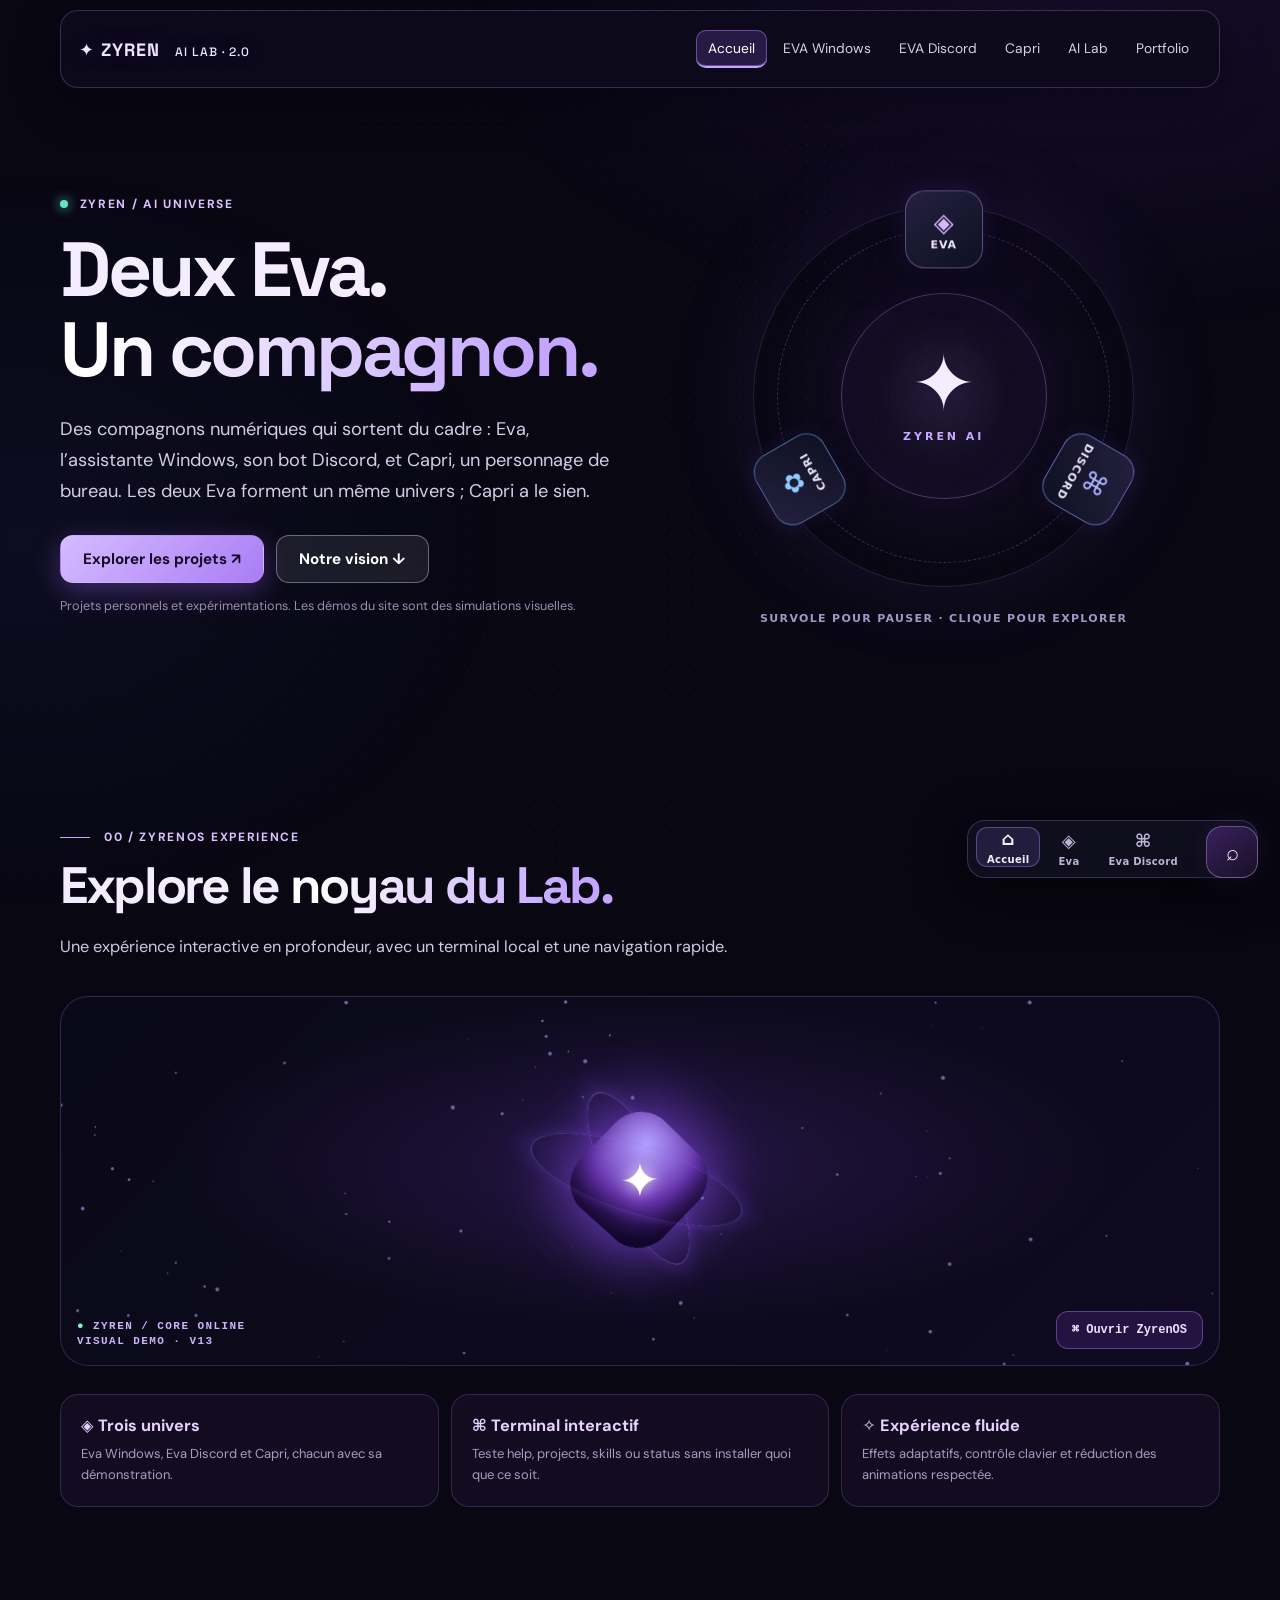
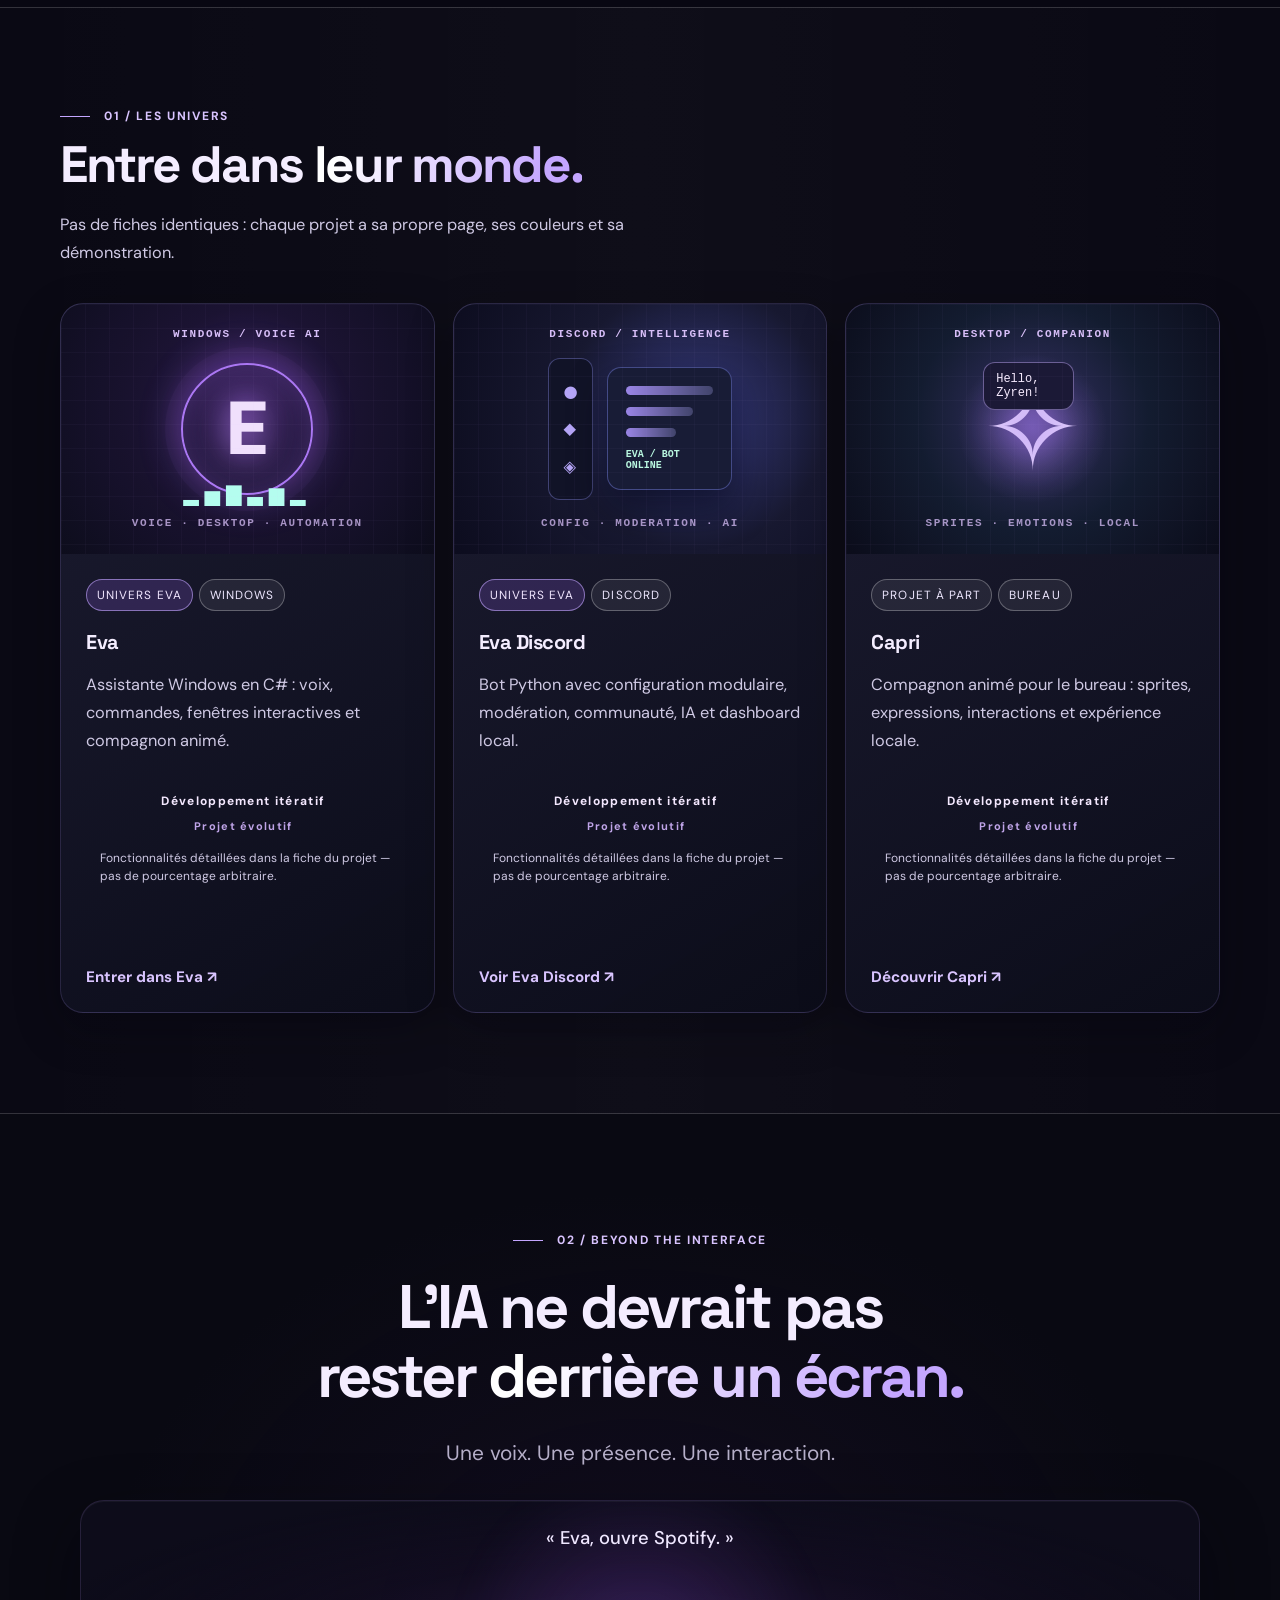
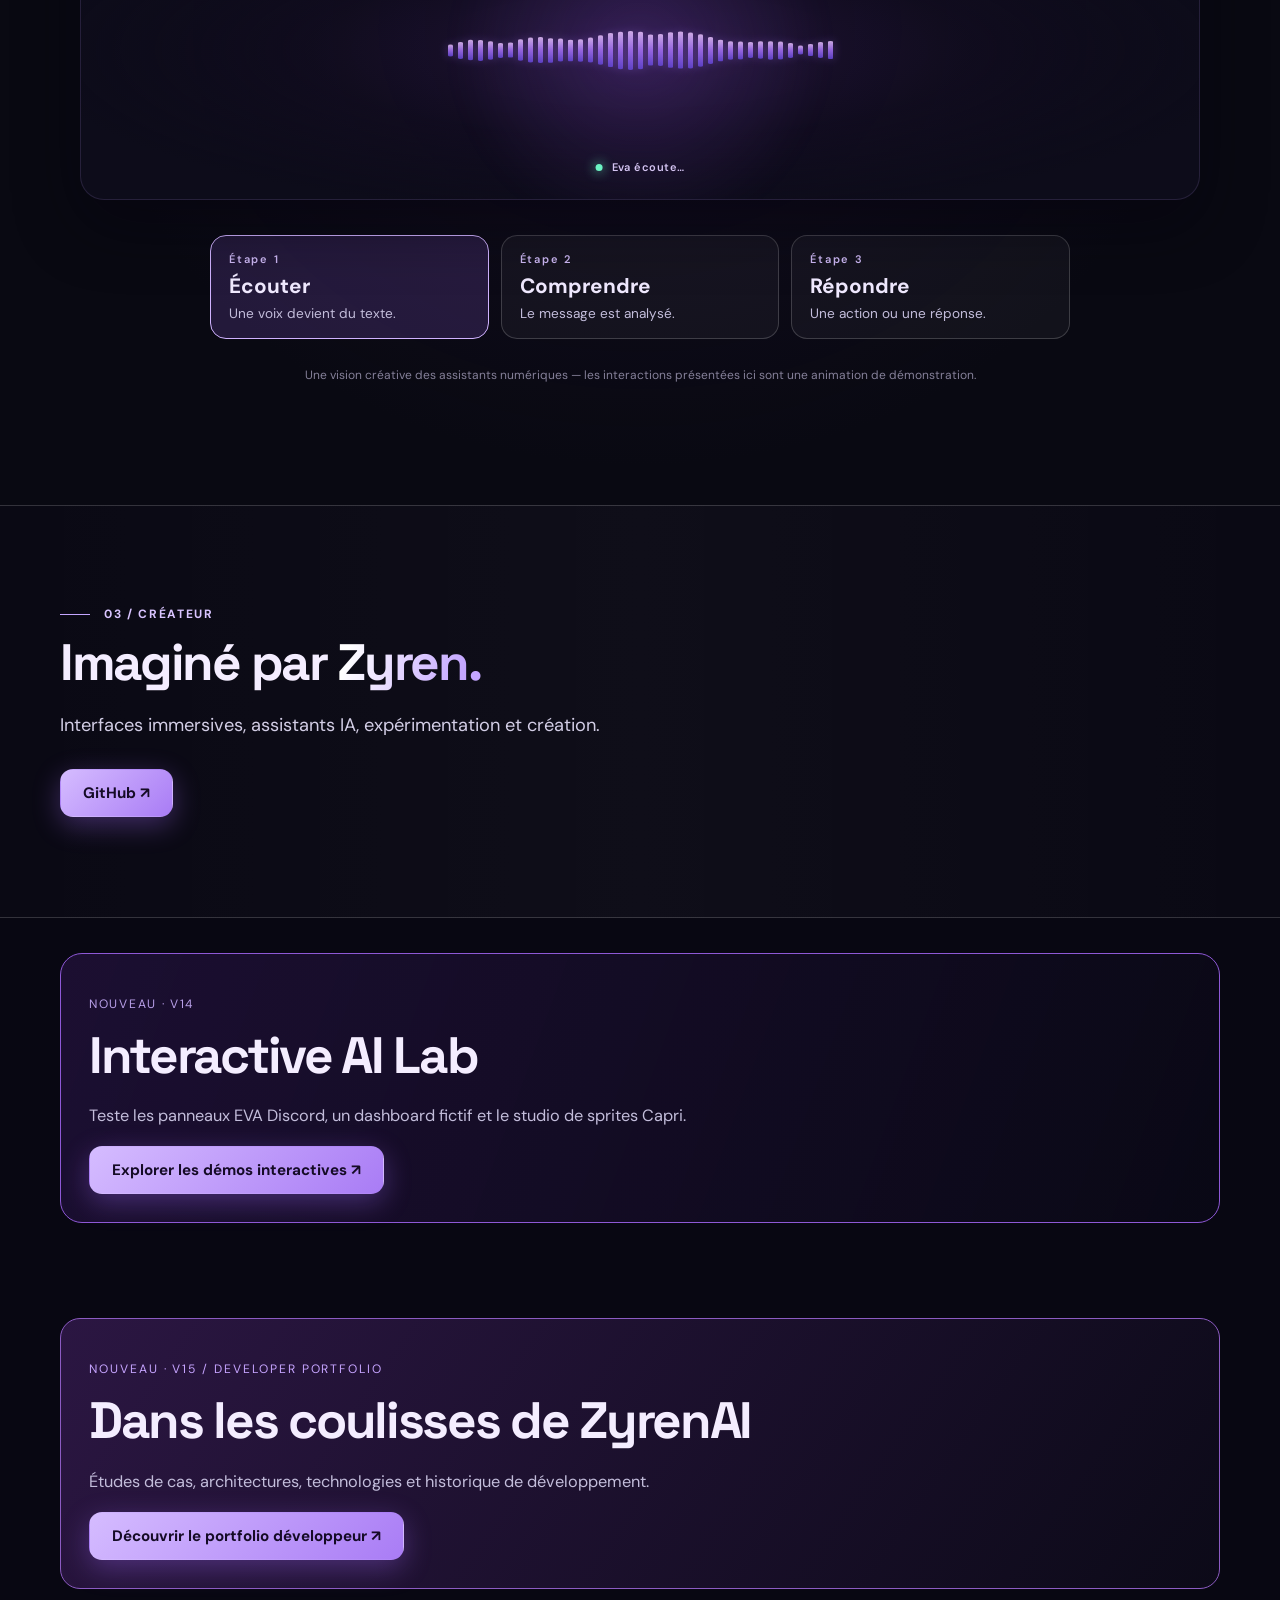
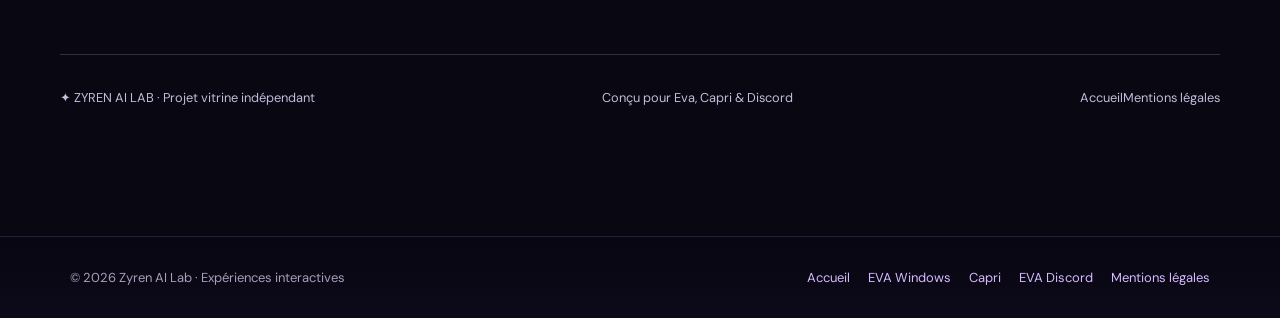
==== commit 033299bb: "finish 2.0" ====
--- a/index.html
+++ b/index.html
@@ -1,10 +1,11 @@
-<!doctype html><html lang="fr"><head><meta charset="utf-8"><meta name="viewport" content="width=device-width,initial-scale=1"><meta name="theme-color" content="#080812"><meta name="description" content="Zyren AI Lab : Eva, une assistante vocale Windows, Capri, un compagnon de bureau animé, et Eva Discord. Démos interactives et simulées."><title>Zyren AI Lab — Eva, Capri et Eva Discord</title><meta property="og:title" content="Accueil — Zyren AI Lab"><meta property="og:description" content="Zyren AI Lab : Eva, une assistante vocale Windows, Capri, un compagnon de bureau animé, et Eva Discord. Démos interactives et simulées."><meta property="og:type" content="website"><meta name="color-scheme" content="dark"><link rel="icon" href="data:image/svg+xml,%3Csvg xmlns=%27http://www.w3.org/2000/svg%27 viewBox=%270 0 64 64%27%3E%3Crect width=%2764%27 height=%2764%27 rx=%2716%27 fill=%27%23080812%27/%3E%3Ctext x=%2732%27 y=%2745%27 font-size=%2740%27 text-anchor=%27middle%27 fill=%27%23b794ff%27%3E%E2%9C%A6%3C/text%3E%3C/svg%3E"><link rel="preconnect" href="https://fonts.googleapis.com"><link rel="preconnect" href="https://fonts.gstatic.com" crossorigin><link rel="stylesheet" href="https://fonts.googleapis.com/css2?family=DM+Sans:wght@400;500;600;700&family=Space+Grotesk:wght@400;500;600;700&display=swap"><noscript><style>.reveal{opacity:1;transform:none}</style></noscript><link rel="stylesheet" href="css/global.css?v=12"><link rel="stylesheet" href="css/v6.css?v=12"><link rel="stylesheet" href="css/v7.css?v=12"><link rel="stylesheet" href="css/v8.css?v=12"><link rel="stylesheet" href="css/orbit-v9.css?v=12"><link rel="stylesheet" href="css/signal-v10.css?v=12"><link rel="stylesheet" href="css/v11.css?v=12"><link rel="stylesheet" href="css/design.css?v=12"><link rel="stylesheet" href="css/v12.css?v=12"/></head><body class="v6-page home"><header class="nav container"><a class="brand" href="index.html"><b>✦</b> ZYREN <span>AI / LAB</span></a><nav class="nav-links" aria-label="Navigation principale"><a href="index.html" class="active">Accueil</a><a href="eva.html" class="">Eva</a><a href="discord.html" class="">Eva Discord</a><a href="capri.html" class="">Capri</a></nav><button class="nav-menu" data-menu aria-label="Ouvrir le menu" aria-expanded="false">☰</button></header><main><section class="hero container hero-split"><div class="hero-copy reveal"><div class="eyebrow"><span class="status-dot"></span> ZYREN / AI UNIVERSE</div><h1>Deux Eva.<br><span class="gradient">Un compagnon.</span></h1><p class="lead">Des compagnons numériques qui sortent du cadre : Eva, l’assistante Windows, son bot Discord, et Capri, un personnage de bureau. Les deux Eva forment un même univers ; Capri a le sien.</p><div class="actions"><a class="btn primary" href="#projects">Explorer les projets ↗</a><a class="btn ghost" href="#vision">Notre vision ↓</a></div><p class="note">Projets personnels et expérimentations. Les démos du site sont des simulations visuelles.</p></div><div class="stage reveal"><div class="orbit-universe" aria-label="Trois projets en orbite autour de Zyren AI Universe">
+<!DOCTYPE html>
+
+<html lang="fr"><head><meta charset="utf-8"/><meta content="width=device-width,initial-scale=1" name="viewport"/><meta content="#080812" name="theme-color"/><meta content="Zyren AI Lab : Eva, une assistante vocale Windows, Capri, un compagnon de bureau animé, et Eva Discord. Démos interactives et simulées." name="description"/><title>Zyren AI Lab — Eva, Capri et Eva Discord</title><meta content="Accueil — Zyren AI Lab" property="og:title"/><meta content="Zyren AI Lab : Eva, une assistante vocale Windows, Capri, un compagnon de bureau animé, et Eva Discord. Démos interactives et simulées." property="og:description"/><meta content="website" property="og:type"/><meta content="dark" name="color-scheme"/><link href="data:image/svg+xml,%3Csvg xmlns=%27http://www.w3.org/2000/svg%27 viewBox=%270 0 64 64%27%3E%3Crect width=%2764%27 height=%2764%27 rx=%2716%27 fill=%27%23080812%27/%3E%3Ctext x=%2732%27 y=%2745%27 font-size=%2740%27 text-anchor=%27middle%27 fill=%27%23b794ff%27%3E%E2%9C%A6%3C/text%3E%3C/svg%3E" rel="icon"/><link href="https://fonts.googleapis.com" rel="preconnect"/><link crossorigin="" href="https://fonts.gstatic.com" rel="preconnect"/><link href="https://fonts.googleapis.com/css2?family=DM+Sans:wght@400;500;600;700&amp;family=Space+Grotesk:wght@400;500;600;700&amp;display=swap" rel="stylesheet"/><noscript><style>.reveal{opacity:1;transform:none}</style></noscript><link href="css/global.css?v=2.0" rel="stylesheet"/><link href="css/v6.css?v=2.0" rel="stylesheet"/><link href="css/v7.css?v=2.0" rel="stylesheet"/><link href="css/v8.css?v=2.0" rel="stylesheet"/><link href="css/orbit-v9.css?v=2.0" rel="stylesheet"/><link href="css/signal-v10.css?v=2.0" rel="stylesheet"/><link href="css/v11.css?v=2.0" rel="stylesheet"/><link href="css/design.css?v=2.0" rel="stylesheet"/><link href="css/v12.css?v=2.0" rel="stylesheet"/><link href="css/v13.css?v=2.0" rel="stylesheet"/><link href="css/refinement-v15.css" rel="stylesheet"/><meta content="Zyren AI Lab : projets EVA Windows, EVA Discord, Capri et démonstrations interactives." name="description"/><link href="css/zyren-2.0.css" rel="stylesheet"/><meta content="Zyren AI Lab 2.0" name="application-name"/></head><body class="v6-page home"><header class="nav container"><a class="brand" href="index.html">✦ ZYREN <span>AI LAB · 2.0</span></a><nav aria-label="Navigation principale" class="nav-links"><a aria-current="page" class="active" href="index.html">Accueil</a><a href="eva.html">EVA Windows</a><a href="discord.html">EVA Discord</a><a href="capri.html">Capri</a><a href="lab.html">AI Lab</a><a href="portfolio.html">Portfolio</a></nav><button aria-expanded="false" aria-label="Ouvrir le menu" class="nav-menu" data-menu="">☰</button></header><main><section class="hero container hero-split"><div class="hero-copy reveal"><div class="eyebrow"><span class="status-dot"></span> ZYREN / AI UNIVERSE</div><h1>Deux Eva.<br/><span class="gradient">Un compagnon.</span></h1><p class="lead">Des compagnons numériques qui sortent du cadre : Eva, l’assistante Windows, son bot Discord, et Capri, un personnage de bureau. Les deux Eva forment un même univers ; Capri a le sien.</p><div class="actions"><a class="btn primary" href="#projects">Explorer les projets ↗</a><a class="btn ghost" href="#vision">Notre vision ↓</a></div><p class="note">Projets personnels et expérimentations. Les démos du site sont des simulations visuelles.</p></div><div class="stage reveal"><div aria-label="Trois projets en orbite autour de Zyren AI Universe" class="orbit-universe">
 <div class="orbit-ring orbit-ring-outer"></div><div class="orbit-ring orbit-ring-inner"></div>
-<div class="orbit-core" aria-hidden="true"><strong>✦</strong><span>ZYREN AI</span></div>
+<div aria-hidden="true" class="orbit-core"><strong>✦</strong><span>ZYREN AI</span></div>
 <div class="orbit-path">
-<a class="orbit-stop orbit-eva" href="eva.html" aria-label="Découvrir Eva"><span class="orbit-token"><span class="orbit-glyph">◈</span><span class="orbit-name">EVA</span></span></a>
-
-<a class="orbit-stop orbit-discord" href="discord.html" aria-label="Découvrir Eva Discord"><span class="orbit-token"><span class="orbit-glyph">⌘</span><span class="orbit-name">DISCORD</span></span></a>
-<a class="orbit-stop orbit-capri" href="capri.html" aria-label="Découvrir Capri"><span class="orbit-token"><span class="orbit-glyph">✿</span><span class="orbit-name">CAPRI</span></span></a>
+<a aria-label="Découvrir Eva" class="orbit-stop orbit-eva" href="eva.html"><span class="orbit-token"><span class="orbit-glyph">◈</span><span class="orbit-name">EVA</span></span></a>
+<a aria-label="Découvrir Eva Discord" class="orbit-stop orbit-discord" href="discord.html"><span class="orbit-token"><span class="orbit-glyph">⌘</span><span class="orbit-name">DISCORD</span></span></a>
+<a aria-label="Découvrir Capri" class="orbit-stop orbit-capri" href="capri.html"><span class="orbit-token"><span class="orbit-glyph">✿</span><span class="orbit-name">CAPRI</span></span></a>
 </div><span class="orbit-hint">SURVOLE POUR PAUSER · CLIQUE POUR EXPLORER</span>
-</div></div></section><section class="section section-alt" id="projects"><div class="container"><div class="section-head reveal"><div class="eyebrow section-index">01 / Les univers</div><h2>Entre dans <span class="gradient">leur monde.</span></h2><p>Pas de fiches identiques : chaque projet a sa propre page, ses couleurs et sa démonstration.</p></div><div class="grid3"><a class="project-card panel reveal" href="eva.html"><div class="project-art"><span class="symbol">◈</span></div><div class="project-card-body"><span class="tag accent">Univers Eva</span><span class="tag">Windows</span><h3 style="margin-top:18px">Eva</h3><p>Voix, chat, vision et actions sur Windows, dans une interface violette futuriste.</p><div class="progress-card" style="--progress:78%" role="group" aria-label="Progression indicative de Eva : 78 pour cent"><div class="progress-label"><span>PROGRESSION DU PROJET</span><span class="progress-value">78%</span></div><div class="progress-track"><span class="progress-fill"></span></div><p class="progress-note">Estimation de présentation · mise à jour manuelle</p></div><span class="go">Entrer dans Eva ↗</span></div></a><a class="project-card panel reveal" href="discord.html"><div class="project-art" style="--glow:#5865f266"><span class="symbol">✦</span></div><div class="project-card-body"><span class="tag accent">Univers Eva</span><span class="tag">Discord</span><h3 style="margin-top:18px">Eva Discord</h3><p>Un espace inspiré de Discord pour découvrir le concept du bot et ses évolutions.</p><div class="progress-card" style="--progress:64%" role="group" aria-label="Progression indicative de Eva Discord : 64 pour cent"><div class="progress-label"><span>PROGRESSION DU PROJET</span><span class="progress-value">64%</span></div><div class="progress-track"><span class="progress-fill"></span></div><p class="progress-note">Estimation de présentation · mise à jour manuelle</p></div><span class="go">Voir Eva Discord ↗</span></div></a><a class="project-card panel reveal" href="capri.html"><div class="project-art" style="--glow:#458be455"><span class="symbol">✧</span></div><div class="project-card-body"><span class="tag">Projet à part</span><span class="tag">Bureau</span><h3 style="margin-top:18px">Capri</h3><p>Un compagnon anime animé, personnalisable, avec une expérience locale.</p><div class="progress-card" style="--progress:83%" role="group" aria-label="Progression indicative de Capri : 83 pour cent"><div class="progress-label"><span>PROGRESSION DU PROJET</span><span class="progress-value">83%</span></div><div class="progress-track"><span class="progress-fill"></span></div><p class="progress-note">Estimation de présentation · mise à jour manuelle</p></div><span class="go">Découvrir Capri ↗</span></div></a></div></div></section><section class="section zy-signal-section" id="vision" aria-labelledby="zy-signal-title"><div class="container zy-signal-wrap reveal"><div class="eyebrow section-index">02 / BEYOND THE INTERFACE</div><h2 id="zy-signal-title">L’IA ne devrait pas rester <span class="gradient">derrière un écran.</span></h2><p class="zy-signal-subtitle">Une voix. Une présence. Une interaction.</p><div class="zy-signal-panel" id="zy-signal-panel" tabindex="0" aria-label="Signal animé interactif : déplacer la souris ou cliquer pour modifier l'onde"><div class="zy-signal-halo"></div><div class="zy-signal-visual" aria-hidden="true"></div><div class="zy-signal-live"><span class="zy-signal-dot"></span><span id="zy-signal-state">Eva écoute…</span></div><p class="zy-signal-caption" id="zy-signal-caption" aria-live="polite"></p></div><div class="zy-signal-steps" role="group" aria-label="Étapes de l'interaction"><button type="button" class="zy-step" data-step="0" aria-pressed="true"><span>Étape 1</span><strong>Écouter</strong><small>Une voix devient du texte.</small></button><button type="button" class="zy-step" data-step="1" aria-pressed="false"><span>Étape 2</span><strong>Comprendre</strong><small>Le message est analysé.</small></button><button type="button" class="zy-step" data-step="2" aria-pressed="false"><span>Étape 3</span><strong>Répondre</strong><small>Une action ou une réponse.</small></button></div><p class="zy-signal-footnote">Une vision créative des assistants numériques — les interactions présentées ici sont une animation de démonstration.</p></div></section><section class="section section-alt"><div class="container"><div class="eyebrow section-index">03 / Créateur</div><h2>Imaginé par <span class="gradient">Zyren.</span></h2><p class="lead">Interfaces immersives, assistants IA, expérimentation et création.</p><div class="actions"><a class="btn primary" href="https://github.com/Zyren03" target="_blank" rel="noopener noreferrer">GitHub ↗</a></div></div></section></main><footer class="footer container"><span>✦ ZYREN AI LAB · Projet vitrine indépendant</span><span>Conçu pour Eva, Capri & Discord</span><nav aria-label="Liens du pied de page"><a href="index.html">Accueil</a><a href="mentions-legales.html">Mentions légales</a></nav></footer><script src="js/main.js?v=12" defer></script><script defer src="js/site-v6.js?v=12"></script><script defer src="js/progress-v7.js?v=12"></script><script src="js/uiverse-v8.js?v=12" defer></script><script src="js/signal-v10.js?v=12" defer></script><script src="js/site-v11.js?v=12" defer></script><script src="js/site-v12.js?v=12" defer></script></body></html>+</div></div></section><section class="section" id="zyrenos"><div class="container"><div class="section-head"><div class="eyebrow section-index">00 / ZYRENOS EXPERIENCE</div><h2>Explore le <span class="gradient">noyau du Lab.</span></h2><p>Une expérience interactive en profondeur, avec un terminal local et une navigation rapide.</p></div><div aria-label="Noyau visuel interactif Zyren AI" class="zy13-core-shell"><canvas aria-hidden="true"></canvas><div aria-hidden="true" class="zy13-core-scene"><div class="zy13-core-center"><span>✦</span></div></div><span class="zy13-core-label"><b>●</b> ZYREN / CORE ONLINE<br/>VISUAL DEMO · V13</span><div class="zy13-core-cta"><button class="zy13-terminal-launch" data-zy13-terminal="" type="button">⌘ Ouvrir ZyrenOS</button></div></div><div class="zy13-features"><div class="zy13-feature"><strong>◈ Trois univers</strong><p>Eva Windows, Eva Discord et Capri, chacun avec sa démonstration.</p></div><div class="zy13-feature"><strong>⌘ Terminal interactif</strong><p>Teste help, projects, skills ou status sans installer quoi que ce soit.</p></div><div class="zy13-feature"><strong>✧ Expérience fluide</strong><p>Effets adaptatifs, contrôle clavier et réduction des animations respectée.</p></div></div></div></section><section class="section section-alt" id="projects"><div class="container"><div class="section-head reveal"><div class="eyebrow section-index">01 / Les univers</div><h2>Entre dans <span class="gradient">leur monde.</span></h2><p>Pas de fiches identiques : chaque projet a sa propre page, ses couleurs et sa démonstration.</p></div><div class="grid3"><a class="project-card panel reveal" href="eva.html"><div class="project-art project-art-eva"><span class="art-eyebrow">WINDOWS / VOICE AI</span><div class="art-graphic eva-graphic"><span class="eva-ring"></span><span class="eva-center">E</span><span class="eva-wave">▂▅▇▃▆▂</span></div><span class="art-foot">VOICE · DESKTOP · AUTOMATION</span></div><div class="project-card-body"><span class="tag accent">Univers Eva</span><span class="tag">Windows</span><h3 style="margin-top:18px">Eva</h3><p>Assistante Windows en C# : voix, commandes, fenêtres interactives et compagnon animé.</p><div aria-label="Progression indicative de Eva : 78 pour cent" class="progress-card" role="group"><div class="progress-label"><strong>Développement itératif</strong><span class="status-text">Projet évolutif</span></div><p class="progress-note">Fonctionnalités détaillées dans la fiche du projet — pas de pourcentage arbitraire.</p></div><span class="go">Entrer dans Eva ↗</span></div></a><a class="project-card panel reveal" href="discord.html"><div class="project-art project-art-discord" style="--glow:#5865f266"><span class="art-eyebrow">DISCORD / INTELLIGENCE</span><div class="art-graphic discord-graphic"><span class="discord-rail">●<br/>◆<br/>◈</span><span class="discord-chat"><i></i><i></i><i></i><b> EVA / BOT ONLINE</b></span></div><span class="art-foot">CONFIG · MODERATION · AI</span></div><div class="project-card-body"><span class="tag accent">Univers Eva</span><span class="tag">Discord</span><h3 style="margin-top:18px">Eva Discord</h3><p>Bot Python avec configuration modulaire, modération, communauté, IA et dashboard local.</p><div aria-label="Progression indicative de Eva Discord : 64 pour cent" class="progress-card" role="group"><div class="progress-label"><strong>Développement itératif</strong><span class="status-text">Projet évolutif</span></div><p class="progress-note">Fonctionnalités détaillées dans la fiche du projet — pas de pourcentage arbitraire.</p></div><span class="go">Voir Eva Discord ↗</span></div></a><a class="project-card panel reveal" href="capri.html"><div class="project-art project-art-capri" style="--glow:#458be455"><span class="art-eyebrow">DESKTOP / COMPANION</span><div class="art-graphic capri-graphic"><span class="capri-halo"></span><span class="capri-avatar">✧</span><span class="capri-bubble">Hello, Zyren!</span></div><span class="art-foot">SPRITES · EMOTIONS · LOCAL</span></div><div class="project-card-body"><span class="tag">Projet à part</span><span class="tag">Bureau</span><h3 style="margin-top:18px">Capri</h3><p>Compagnon animé pour le bureau : sprites, expressions, interactions et expérience locale.</p><div aria-label="Progression indicative de Capri : 83 pour cent" class="progress-card" role="group"><div class="progress-label"><strong>Développement itératif</strong><span class="status-text">Projet évolutif</span></div><p class="progress-note">Fonctionnalités détaillées dans la fiche du projet — pas de pourcentage arbitraire.</p></div><span class="go">Découvrir Capri ↗</span></div></a></div></div></section><section aria-labelledby="zy-signal-title" class="section zy-signal-section" id="vision"><div class="container zy-signal-wrap reveal"><div class="eyebrow section-index">02 / BEYOND THE INTERFACE</div><h2 id="zy-signal-title">L’IA ne devrait pas rester <span class="gradient">derrière un écran.</span></h2><p class="zy-signal-subtitle">Une voix. Une présence. Une interaction.</p><div aria-label="Signal animé interactif : déplacer la souris ou cliquer pour modifier l'onde" class="zy-signal-panel" id="zy-signal-panel" tabindex="0"><div class="zy-signal-halo"></div><div aria-hidden="true" class="zy-signal-visual"></div><div class="zy-signal-live"><span class="zy-signal-dot"></span><span id="zy-signal-state">Eva écoute…</span></div><p aria-live="polite" class="zy-signal-caption" id="zy-signal-caption"></p></div><div aria-label="Étapes de l'interaction" class="zy-signal-steps" role="group"><button aria-pressed="true" class="zy-step" data-step="0" type="button"><span>Étape 1</span><strong>Écouter</strong><small>Une voix devient du texte.</small></button><button aria-pressed="false" class="zy-step" data-step="1" type="button"><span>Étape 2</span><strong>Comprendre</strong><small>Le message est analysé.</small></button><button aria-pressed="false" class="zy-step" data-step="2" type="button"><span>Étape 3</span><strong>Répondre</strong><small>Une action ou une réponse.</small></button></div><p class="zy-signal-footnote">Une vision créative des assistants numériques — les interactions présentées ici sont une animation de démonstration.</p></div></section><section class="section section-alt"><div class="container"><div class="eyebrow section-index">03 / Créateur</div><h2>Imaginé par <span class="gradient">Zyren.</span></h2><p class="lead">Interfaces immersives, assistants IA, expérimentation et création.</p><div class="actions"><a class="btn primary" href="https://github.com/Zyren03" rel="noopener noreferrer" target="_blank">GitHub ↗</a></div></div></section><section class="container" style="padding:35px 0 60px"><div style="border:1px solid #8e58d6;border-radius:22px;padding:28px;background:linear-gradient(110deg,rgba(99,44,164,.22),rgba(10,9,22,.92))"><p style="color:#b9a0e9;letter-spacing:.14em;font-size:.76rem">NOUVEAU · V14</p><h2>Interactive AI Lab</h2><p>Teste les panneaux EVA Discord, un dashboard fictif et le studio de sprites Capri.</p><a class="btn primary" href="lab.html">Explorer les démos interactives ↗</a></div></section><section class="container" style="padding:35px 0 65px"><div style="border:1px solid #8c5bc2;border-radius:20px;padding:28px;background:linear-gradient(125deg,#2b1642,#0c0a18)"><p style="color:#c6a4ff;letter-spacing:.16em;font-size:.76rem">NOUVEAU · V15 / DEVELOPER PORTFOLIO</p><h2>Dans les coulisses de ZyrenAI</h2><p>Études de cas, architectures, technologies et historique de développement.</p><a class="btn primary" href="portfolio.html">Découvrir le portfolio développeur ↗</a></div></section></main><footer class="footer container"><span>✦ ZYREN AI LAB · Projet vitrine indépendant</span><span>Conçu pour Eva, Capri &amp; Discord</span><nav aria-label="Liens du pied de page"><a href="index.html">Accueil</a><a href="mentions-legales.html">Mentions légales</a></nav></footer><script defer="" src="js/main.js?v=2.0"></script><script defer="" src="js/site-v6.js?v=2.0"></script><script defer="" src="js/progress-v7.js?v=2.0"></script><script defer="" src="js/uiverse-v8.js?v=2.0"></script><script defer="" src="js/signal-v10.js?v=2.0"></script><script defer="" src="js/site-v11.js?v=2.0"></script><script defer="" src="js/site-v12.js?v=2.0"></script><script defer="" src="js/site-v13.js?v=2.0"></script><script defer="True" src="js/zyren-2.0.js"></script></body></html>
--- a/css/v13.css
+++ b/css/v13.css
@@ -0,0 +1,45 @@
+/* Zyren AI Lab — V13 Visual Experience */
+:root{--zy13-violet:#b998ff;--zy13-blue:#68bfff}
+body{overflow-x:hidden}body.zy13-terminal-open{overflow:hidden}
+.zy13-core-shell{position:relative;isolation:isolate;min-height:370px;display:grid;place-items:center;perspective:950px;overflow:hidden;border:1px solid rgba(171,129,255,.24);border-radius:28px;background:radial-gradient(ellipse at 50% 45%,rgba(100,53,170,.27),transparent 57%),linear-gradient(135deg,rgba(10,10,26,.88),rgba(17,11,36,.78))}
+.zy13-core-shell canvas{position:absolute;inset:0;width:100%;height:100%;pointer-events:none;opacity:.8}
+.zy13-core-scene{width:230px;height:230px;position:relative;transform-style:preserve-3d;transform:rotateX(var(--zy13-x, -14deg)) rotateY(var(--zy13-y, 12deg));transition:transform .25s ease-out;filter:drop-shadow(0 0 34px rgba(143,91,255,.28));pointer-events:none}
+.zy13-core-scene:before,.zy13-core-scene:after{content:'';position:absolute;inset:15px;border:1px solid rgba(176,131,255,.48);border-radius:50%;box-shadow:0 0 32px rgba(143,80,255,.24);transform:rotateY(70deg) rotateX(25deg);animation:zy13-spin 15s linear infinite}
+.zy13-core-scene:after{inset:0;border-color:rgba(101,188,255,.32);transform:rotateX(72deg) rotateY(20deg);animation-direction:reverse;animation-duration:19s}
+.zy13-core-center{position:absolute;inset:55px;border-radius:30%;display:grid;place-items:center;background:radial-gradient(circle at 32% 25%,#b4a2ff,#6b35b3 48%,#180c32 85%);box-shadow:inset -12px -18px 30px rgba(15,4,40,.8),0 0 65px rgba(136,73,245,.7);transform:rotateZ(45deg);animation:zy13-float 5s ease-in-out infinite}
+.zy13-core-center span{font-size:50px;color:#fff;transform:rotateZ(-45deg);text-shadow:0 0 18px #fff}
+.zy13-core-label{position:absolute;left:16px;bottom:16px;font:600 11px/1.4 monospace;letter-spacing:.13em;color:#cdb4f7;pointer-events:none}
+.zy13-core-label b{color:#8be8cf}.zy13-core-cta{position:absolute;right:16px;bottom:16px;z-index:2}
+.zy13-terminal-launch{border:1px solid rgba(182,135,255,.4);border-radius:12px;background:rgba(50,25,83,.65);color:#eee0ff;padding:10px 15px;cursor:pointer;font:600 12px/1.4 monospace;transition:background .2s,transform .2s}.zy13-terminal-launch:hover{background:rgba(91,49,143,.82);transform:translateY(-2px)}
+.zy13-terminal-overlay[hidden]{display:none!important}.zy13-terminal-overlay{position:fixed;inset:0;z-index:99999;background:rgba(4,3,12,.83);backdrop-filter:blur(13px);display:grid;place-items:center;padding:20px}
+.zy13-terminal{width:min(760px,100%);height:min(540px,85vh);display:flex;flex-direction:column;border:1px solid #8d65cc;border-radius:16px;overflow:hidden;background:#0b0a17;box-shadow:0 30px 100px rgba(0,0,0,.7),0 0 50px rgba(127,65,224,.2);font:14px/1.6 ui-monospace,SFMono-Regular,Consolas,monospace;color:#d8c9f5}
+.zy13-terminal-bar{display:flex;align-items:center;gap:10px;padding:12px 16px;background:#191327;border-bottom:1px solid #3e2c59}.zy13-terminal-bar strong{font-size:12px;letter-spacing:.12em;flex:1}.zy13-terminal-close{border:1px solid #594373;border-radius:8px;color:#f3e9ff;background:transparent;padding:4px 10px;cursor:pointer}
+.zy13-terminal-output{padding:18px;overflow-y:auto;flex:1;white-space:pre-wrap;overflow-wrap:anywhere}.zy13-terminal-line{margin-bottom:9px}.zy13-terminal-line b{color:#b6ffdf}.zy13-terminal-line a{color:#91c9ff;text-decoration:underline}.zy13-terminal-input-row{display:flex;align-items:center;gap:8px;padding:14px 18px;border-top:1px solid #342848;color:#aef5d8}.zy13-terminal-input{flex:1;min-width:0;border:0;outline:0;background:transparent;color:#fff;font:inherit}.zy13-terminal-input::placeholder{color:#847395}
+.zy13-features{margin:28px auto 0;display:grid;grid-template-columns:repeat(3,minmax(0,1fr));gap:12px}.zy13-feature{padding:20px;border:1px solid rgba(163,121,231,.23);border-radius:18px;background:rgba(34,22,54,.45)}.zy13-feature strong{display:block;color:#e6d3ff;margin-bottom:8px}.zy13-feature p{font-size:13px;line-height:1.6;margin:0;color:#a99cbf}
+@keyframes zy13-spin{to{transform:rotateY(430deg) rotateX(385deg)}}@keyframes zy13-float{50%{translate:0 -9px}}
+@media(max-width:800px){.zy13-features{grid-template-columns:1fr}.zy13-core-shell{min-height:310px}.zy13-core-scene{scale:.8}.zy13-core-cta{right:12px;bottom:12px}.zy13-core-label{font-size:9px}}
+@media(prefers-reduced-motion:reduce){.zy13-core-scene,.zy13-core-center,.zy13-core-scene:before,.zy13-core-scene:after{animation:none!important;transition:none!important}.zy13-core-shell canvas{display:none}}
+
+/* ZyrenOS Terminal: interactive neon interface (reference-inspired) */
+.zy13-terminal-overlay{padding:clamp(8px,2vw,24px);background:rgba(4,2,14,.88)}
+.zy13-terminal-v2{position:relative;width:min(1440px,98vw);height:min(960px,94dvh);max-height:96dvh;border:2px solid #bb72ff;border-radius:22px;background:linear-gradient(145deg,#0d071b 0%,#090513 75%);box-shadow:0 0 0 5px rgba(112,45,204,.12),0 0 28px #9439ff7a,inset 0 0 38px #5d239b2e,0 30px 120px #000;color:#f2e9ff;font:clamp(12px,1.05vw,16px)/1.55 ui-monospace,Consolas,monospace;isolation:isolate}
+.zy13-terminal-v2:before{content:'';pointer-events:none;position:absolute;inset:5px;border:1px solid #a54bdf55;border-radius:16px;z-index:3}
+.zy13-terminal-v2.zy13-maximized{width:100vw;height:100dvh;max-height:none;border-radius:0}
+.zy13-terminal-v2 .zy13-terminal-bar{flex:none;min-height:65px;padding:12px 22px;background:linear-gradient(90deg,#201035,#10091d 60%,#230d35);border-bottom:1px solid #9d42ec7d;gap:20px}
+.zy13-dots{display:flex;gap:10px;align-items:center;border-right:1px solid #7737a4;padding-right:20px}.zy13-dots i{width:12px;height:12px;background:#bd86ff;border-radius:50%;box-shadow:0 0 12px #a94bff}
+.zy13-terminal-v2 .zy13-terminal-bar strong{font-size:clamp(12px,1.5vw,20px);letter-spacing:.05em;color:#f5eaff;text-shadow:0 0 12px #aa66ff44}
+.zy13-bar-actions{display:flex;gap:9px}.zy13-bar-actions button{font:22px/1 ui-monospace,monospace;display:grid;place-items:center;width:38px;height:36px;background:#140b23;color:#e9d6ff;border:1px solid #9d4dd67a;border-radius:7px;cursor:pointer}.zy13-bar-actions button:hover,.zy13-bar-actions button:focus-visible{background:#63279d;outline:2px solid #e0a8ff}
+.zy13-terminal-main{position:relative;min-height:0;flex:1;display:flex;overflow:hidden;background:radial-gradient(ellipse at 80% 50%,#33104c55,transparent 52%),repeating-linear-gradient(0deg,transparent 0 34px,#6329910b 35px 36px)}
+.zy13-terminal-v2 .zy13-terminal-output{position:relative;z-index:2;flex:1;padding:clamp(16px,2.4vw,34px);padding-right:clamp(8px,1vw,16px);width:68%;max-width:68%;white-space:normal;overflow:auto;scrollbar-color:#8b45b1 #140d23;scrollbar-width:thin}
+.zy13-terminal-v2 .zy13-terminal-line{margin:0 0 13px;white-space:pre-wrap;overflow-wrap:anywhere}.zy13-line-intro:before,.zy13-line-result:before{content:'▸';color:#c75aff;margin-right:12px}.zy13-line-prompt{color:#d1f6e9}.zy13-line-prompt::first-letter{color:#a9ffe8}.zy13-line-error{color:#ff9cbb}
+.zy13-help-card{margin:18px 0 25px;border:1px solid #c471ff;border-radius:12px;padding:14px 20px;background:linear-gradient(125deg,#150920ed,#0a0614ee);box-shadow:0 0 0 3px #8e38e126,0 0 24px #8e38e16b;max-width:820px}
+.zy13-help-card h3{margin:0 0 9px;padding:0 0 8px;border-bottom:1px solid #7935a8;color:#f3e8ff;font:700 clamp(13px,1.25vw,18px)/1.5 ui-monospace,monospace;letter-spacing:.02em}
+.zy13-help-list{display:grid;gap:0}.zy13-help-row{display:grid;grid-template-columns:minmax(115px,31%) 1fr;gap:12px;align-items:center;border-bottom:1px solid #71388b55;min-height:30px}.zy13-help-row:last-child{border-bottom:0}.zy13-help-command{background:#38104c78;border-radius:4px;padding:2px 8px;color:#d878ff;font-weight:700}.zy13-help-row>span:last-child{color:#e2d5ec;font-size:.9em}
+.zy13-terminal-portrait{position:absolute;right:0;top:0;bottom:0;width:43%;pointer-events:none;overflow:hidden;background:radial-gradient(circle at 50% 40%,#511c8252,transparent 64%)}.zy13-terminal-portrait:before{content:'';position:absolute;inset:0;z-index:1;background:linear-gradient(90deg,#0b0616 0%,#0b0616b5 15%,transparent 55%),linear-gradient(0deg,#0b0616 0%,transparent 35%)}
+.zy13-portrait-art{position:absolute;inset:2% -4% 12% 0;background:url('../assets/terminal/zyren-ai-portrait.webp') center 25%/cover no-repeat;opacity:.72;filter:saturate(1.2) contrast(1.1);mask-image:linear-gradient(to bottom,transparent,#000 12%,#000 76%,transparent)}
+.zy13-portrait-logo{position:absolute;z-index:2;right:8%;bottom:7%;display:flex;flex-direction:column;align-items:center;color:#e8b9ff;text-shadow:0 0 17px #b44bff;letter-spacing:.25em}.zy13-portrait-logo b{font-size:clamp(38px,6vw,100px);line-height:1}.zy13-portrait-logo strong{font-size:clamp(18px,2.7vw,38px);line-height:1.2}.zy13-portrait-logo small{font-size:clamp(9px,1vw,14px)}
+.zy13-terminal-status{flex:none;display:flex;align-items:center;gap:clamp(10px,2vw,28px);min-height:48px;padding:8px 20px;border-top:1px solid #8b42bd66;border-bottom:1px solid #8b42bd66;background:#170b29;color:#dcb8ff;font-size:clamp(10px,.9vw,13px);white-space:nowrap;overflow:hidden}.zy13-status-brand{font-weight:700;color:#f2e5ff}.zy13-online{color:#55f3bb}.zy13-online i{display:inline-block;width:9px;height:9px;background:#30ecaa;border-radius:50%;box-shadow:0 0 10px #25e8aa;margin-right:5px}.zy13-status-demo{margin-left:auto;color:#a58bbd}
+.zy13-terminal-v2 .zy13-terminal-input-row{flex:none;display:flex;align-items:center;gap:12px;padding:14px 20px;background:#10091f;border:0;color:#9cf8d9}.zy13-terminal-input-row label{white-space:nowrap;font-weight:700}.zy13-terminal-v2 .zy13-terminal-input{border:1px solid #a35ef5;outline:2px solid #7e3fcb;outline-offset:2px;border-radius:2px;background:#0a0614;min-height:42px;padding:8px 12px;box-shadow:inset 0 0 10px #7d32ba35;color:#f5eaff}.zy13-terminal-v2 .zy13-terminal-input:focus{outline-color:#d19cff}.zy13-terminal-send{width:50px;height:43px;flex:none;border:1px solid #a855e8;background:#2a1047;color:#e4bbff;border-radius:5px;font-size:26px;cursor:pointer}.zy13-terminal-send:hover{background:#61269a}
+@media(max-width:800px){.zy13-terminal-v2{height:min(850px,95dvh)}.zy13-terminal-v2 .zy13-terminal-bar{padding:10px 12px;gap:10px;min-height:52px}.zy13-dots{gap:5px;padding-right:8px}.zy13-dots i{width:7px;height:7px}.zy13-bar-actions{gap:3px}.zy13-bar-actions button{width:29px;height:30px;font-size:17px}.zy13-terminal-v2 .zy13-terminal-output{width:100%;max-width:100%;padding:16px}.zy13-terminal-portrait{width:100%;opacity:.18}.zy13-portrait-logo{display:none}.zy13-help-card{padding:10px;margin:14px 0}.zy13-help-row{grid-template-columns:105px 1fr;gap:5px}.zy13-modules{display:none}.zy13-terminal-status{padding:8px 12px}.zy13-terminal-v2 .zy13-terminal-input-row{padding:12px;gap:7px}.zy13-terminal-send{width:35px}.zy13-terminal-input-row label{font-size:11px}}
+@media(max-width:440px){.zy13-terminal-v2 .zy13-terminal-bar strong{font-size:11px}.zy13-terminal-v2 .zy13-terminal-bar strong span{display:none}.zy13-status-demo{display:none}.zy13-help-row>span:last-child{font-size:11px}.zy13-help-row{grid-template-columns:92px 1fr}.zy13-terminal-v2 .zy13-terminal-input{min-width:0}}
+@media(prefers-reduced-motion:reduce){.zy13-terminal-v2 *{scroll-behavior:auto!important}}
--- a/css/refinement-v15.css
+++ b/css/refinement-v15.css
@@ -0,0 +1,7 @@
+/* ZyrenAI V15 — UI refinement: non-destructive enhancement */
+:root{--zy-accent:#bb87ff;--zy-edge:rgba(188,147,255,.26)}
+header.nav{position:sticky;top:10px;z-index:100;display:flex;align-items:center;gap:20px;padding:12px 18px!important;margin-top:10px;margin-bottom:12px;border:1px solid var(--zy-edge);border-radius:18px;background:rgba(12,10,27,.93);backdrop-filter:blur(22px);box-shadow:0 15px 45px #05030c66}
+header.nav .brand{flex-shrink:0;white-space:nowrap}header.nav .nav-links{display:flex;gap:4px;align-items:center;flex-wrap:wrap;justify-content:flex-end;margin-left:auto}header.nav .nav-links a{border-radius:10px;padding:9px 12px!important;font-size:.86rem;white-space:nowrap;text-decoration:none;transition:background .2s,color .2s}header.nav .nav-links a:hover,header.nav .nav-links a.active{background:rgba(164,106,255,.18);color:#f5eaff}header.nav .nav-links a.active{box-shadow:inset 0 0 0 1px #aa75ef88}header.nav .nav-links a:focus-visible{outline:2px solid #ce9bff;outline-offset:3px}
+.project-card{overflow:hidden;transition:transform .25s,border-color .25s,box-shadow .25s}.project-card:hover{transform:translateY(-6px);border-color:#b580ef77;box-shadow:0 24px 65px #090314bb}.project-art{height:250px!important;min-height:250px;position:relative;overflow:hidden;display:flex;flex-direction:column;justify-content:space-between;padding:22px!important;background:radial-gradient(circle at 50% 40%,#392061 0%,#1b1335 40%,#0d0d1e 100%)!important}.project-art::after{content:"";position:absolute;inset:0;background-image:linear-gradient(#d1aaff08 1px,transparent 1px),linear-gradient(90deg,#d1aaff08 1px,transparent 1px);background-size:24px 24px;pointer-events:none}.project-art-discord{background:radial-gradient(circle at 65% 45%,#343a85 0%,#171832 48%,#0c0c20 100%)!important}.project-art-capri{background:radial-gradient(circle at 50% 45%,#343068 0%,#121c32 50%,#0b0c1c 100%)!important}.art-eyebrow,.art-foot{font:700 11px/1.5 ui-monospace,monospace;letter-spacing:.15em;color:#d9bdfd;z-index:2}.art-foot{opacity:.75}.art-graphic{position:relative;flex:1;display:flex;align-items:center;justify-content:center}.eva-ring{width:132px;height:132px;border:2px solid #ae75ff;border-radius:50%;box-shadow:0 0 0 16px #b17fff0b,0 0 40px #a75dff77,inset 0 0 30px #ac6dff44;animation:zy-pulse 4s ease-in-out infinite}.eva-center{position:absolute;font-size:75px;font-weight:900;color:#f1dfff;text-shadow:0 0 35px #bd81ff}.eva-wave{position:absolute;bottom:8px;font-size:20px;letter-spacing:6px;color:#aeffef}.discord-graphic{gap:14px}.discord-rail{background:#111329;border:1px solid #8589ed66;border-radius:12px;padding:14px;color:#b6a4ff;line-height:2.3}.discord-chat{width:65%;max-width:220px;padding:18px;background:#171c39;border:1px solid #747fe977;border-radius:14px;display:grid;gap:12px;box-shadow:0 18px 35px #03051688}.discord-chat i{height:9px;border-radius:8px;background:linear-gradient(90deg,#9b84ef,#40446f)}.discord-chat i:nth-child(2){width:78%}.discord-chat i:nth-child(3){width:58%}.discord-chat b{font:700 10px ui-monospace,monospace;color:#b4f9df}.capri-halo{width:155px;height:155px;border-radius:50%;background:radial-gradient(circle,#ae7dfd66,transparent 68%);position:absolute}.capri-avatar{font-size:118px;color:#e7d6ff;text-shadow:0 0 30px #a675ff;animation:zy-float 4s ease-in-out infinite}.capri-bubble{position:absolute;right:8px;top:20px;padding:9px 12px;border:1px solid #b29af188;background:#1b1939;border-radius:12px;color:#f6eaff;font:12px ui-monospace,monospace}.progress-card{padding:14px!important;border:1px solid #a58be333;border-radius:12px;background:#a98bff0b}.progress-label{display:flex;justify-content:space-between;gap:10px;align-items:center}.progress-label strong{font-size:12px;color:#f4e8ff}.progress-label .status-text{font-size:11px;color:#bfa4e8}.progress-note{font-size:12px!important;line-height:1.5!important;margin:8px 0 0!important}.experience-panel{min-height:260px;display:flex;align-items:center;justify-content:center;gap:35px;padding:42px;border-radius:24px;border:1px solid #b28cf566;background:radial-gradient(circle at 15% 45%,#7039aa44,transparent 38%),linear-gradient(135deg,#151028,#0c0c1c);box-shadow:inset 0 0 45px #9b65dd0a}.experience-icon{font-size:95px;color:#d9b5ff;text-shadow:0 0 65px #b85bff;line-height:1}.experience-copy{max-width:650px}.experience-kicker,.doc-kicker{font:700 11px ui-monospace,monospace;letter-spacing:.16em;color:#cda6ff}.experience-copy h3{font-size:clamp(25px,3vw,40px);margin:12px 0}.experience-copy p{margin:0 0 22px;color:#cfc5e4}.experience-secondary{display:inline-block;margin-left:18px;color:#d6b3ff;text-decoration:none}.doc-feature{display:flex;align-items:center;justify-content:space-between;gap:25px;margin-top:30px;padding:35px;border:1px solid #ae7cff66;border-radius:22px;background:linear-gradient(135deg,#25133e,#101022)}.doc-feature h3{font-size:clamp(24px,3vw,38px);margin:12px 0}.doc-feature p{max-width:680px;color:#cfc3df}.doc-pills{display:flex;gap:9px;flex-wrap:wrap}.doc-pills span{padding:7px 12px;border-radius:30px;background:#a67be822;border:1px solid #aa83e655;font-size:12px;color:#e8d5ff}.doc-feature .btn{white-space:nowrap}.journal-main{padding-bottom:100px}.journal-hero{padding:75px 0 40px}.journal-hero h1{font-size:clamp(40px,6vw,75px);margin:16px 0}.journal-hero p{max-width:760px;color:#c7bdd9;font-size:18px;line-height:1.8}.journal-layout{display:grid;grid-template-columns:250px minmax(0,1fr);gap:30px;align-items:start}.journal-aside{position:sticky;top:110px;display:flex;flex-direction:column;gap:4px;padding:20px;border:1px solid #a57fe444;border-radius:18px;background:#151124}.journal-aside strong{margin-bottom:12px}.journal-aside a{color:#cfc0e5;text-decoration:none;padding:8px 10px;border-radius:8px;font-size:13px}.journal-aside a:hover{background:#ab7bef22;color:white}.journal-content{min-width:0}.journal-section{margin-bottom:24px;padding:30px;border:1px solid #9f82dc38;border-radius:18px;background:linear-gradient(145deg,#161224,#100e1c);scroll-margin-top:110px}.journal-section h2{font-size:clamp(21px,2.4vw,30px);margin:0 0 18px;color:#e9d8ff}.journal-section p,.journal-section li{color:#c9c0da;line-height:1.85}.journal-section table{display:block;max-width:100%;overflow-x:auto;border-collapse:collapse}.journal-section th,.journal-section td{padding:10px 14px;border:1px solid #ffffff22;text-align:left}.journal-section pre{white-space:pre-wrap;overflow-wrap:anywhere;background:#090916;padding:15px;border-radius:12px}.journal-section code{overflow-wrap:anywhere;color:#d5b1ff}.journal-section a{color:#d2a4ff}
+@keyframes zy-pulse{50%{box-shadow:0 0 0 20px #b17fff12,0 0 55px #a75dffaa,inset 0 0 30px #ac6dff44}}@keyframes zy-float{50%{transform:translateY(-9px)}}
+@media(max-width:1150px){header.nav .nav-links a{padding:8px!important;font-size:.77rem}}@media(max-width:900px){header.nav .nav-links{display:none;position:absolute;top:100%;left:0;right:0;flex-direction:column;align-items:stretch;padding:14px;background:#151026;border:1px solid #b68aff66;border-radius:14px}header.nav .nav-links.open{display:flex}header.nav .nav-menu{display:block!important;margin-left:auto}.journal-layout{grid-template-columns:1fr}.journal-aside{position:static;display:grid;grid-template-columns:repeat(auto-fit,minmax(150px,1fr))}.doc-feature{flex-direction:column;align-items:flex-start}}@media(max-width:620px){.experience-panel{padding:26px;flex-direction:column;align-items:flex-start}.experience-icon{font-size:55px}.experience-secondary{margin:15px 0 0}.project-art{height:225px!important;min-height:225px}.journal-section{padding:20px}}@media(prefers-reduced-motion:reduce){.eva-ring,.capri-avatar{animation:none}.project-card{transition:none}}
--- a/css/zyren-2.0.css
+++ b/css/zyren-2.0.css
@@ -0,0 +1,32 @@
+/* ZyrenAI 2.0 — unified public release */
+:root{--zy2-bg:#090814;--zy2-panel:#171326;--zy2-text:#f4edff;--zy2-muted:#c5b9d9;--zy2-accent:#bb8cff;color-scheme:dark}
+html{scroll-behavior:smooth}body{color:var(--zy2-text)}
+header.nav .brand,header.nav .brand b,header.nav .brand span{color:#f1e5ff!important}header.nav .brand b{color:#c18bff!important}header.nav .brand{font-weight:850;letter-spacing:.06em;text-shadow:0 0 22px #8e48ff44}header.nav .nav-links a{color:#d9cfe9!important}header.nav .nav-links a:hover,header.nav .nav-links a.active{color:#fff!important}
+.journal-page{background:radial-gradient(ellipse 70% 38% at 75% 8%,#3b205c45,transparent 75%),#090814!important;color:#eee7fa!important}
+.journal-page .journal-main{padding-top:46px}.journal-page .journal-hero{position:relative;overflow:hidden;padding:48px clamp(24px,5vw,72px) 40px!important;border:1px solid #71548b88;border-radius:26px;background:linear-gradient(120deg,#201631,#100e20 60%,#181127);box-shadow:0 28px 85px #0302077a;margin:28px 0 28px!important}
+.journal-page .journal-hero::after{content:'2.0';position:absolute;right:4%;top:12%;font-weight:900;font-size:clamp(7rem,18vw,16rem);letter-spacing:-.1em;color:#b68dff0b;pointer-events:none}
+.journal-page .journal-hero .eyebrow{color:#caa7ff!important;font-size:.75rem!important;letter-spacing:.14em!important;line-height:1.7!important;text-transform:uppercase;max-width:68ch}
+.journal-page .journal-hero h1,.journal-page .journal-hero h1 *{color:#f8f1ff!important;text-shadow:none!important;font-size:clamp(2.6rem,5.4vw,5rem)!important;line-height:1.08!important;letter-spacing:-.055em!important}
+.journal-page .journal-hero h1 .gradient{background:linear-gradient(90deg,#f2d9ff,#b78aff,#8a92ff);background-clip:text;-webkit-background-clip:text;color:transparent!important;-webkit-text-fill-color:transparent}
+.journal-page .journal-hero>p:not(.eyebrow){color:#d1c5df!important;max-width:72ch;line-height:1.8}
+.journal-page .journal-layout{display:grid;grid-template-columns:minmax(240px,290px) minmax(0,1fr);gap:24px;align-items:start}
+.journal-page .journal-aside{position:sticky;top:110px;max-height:calc(100vh - 130px);overflow:auto;scrollbar-color:#8e66bd #1a1429;scrollbar-width:thin;background:#161123!important;border:1px solid #6c508c77!important;border-radius:20px;padding:24px!important}
+.journal-page .journal-aside strong{color:#fff!important;font-family:inherit!important;font-size:1.1rem!important}
+.journal-page .journal-aside input{background:#0d0a18!important;color:#fff!important;border:1px solid #725894!important;border-radius:12px!important;padding:13px!important;width:100%}
+.journal-page .docs-toc a{display:block;color:#c9bedb!important;border-radius:10px;padding:10px 12px!important;line-height:1.45;font-size:.88rem;overflow-wrap:anywhere}
+.journal-page .docs-toc a.is-active,.journal-page .docs-toc a:hover{background:#9b65e32c!important;color:#fff!important;border-left:3px solid #c695ff!important}
+.journal-page .journal-content{min-width:0;display:grid;gap:22px}
+.journal-page .docs-section{background:linear-gradient(145deg,#191327,#100e1d)!important;border:1px solid #634a817a!important;border-radius:22px!important;padding:clamp(24px,3.2vw,44px)!important;box-shadow:0 16px 40px #0302064d;scroll-margin-top:118px;overflow-wrap:anywhere}
+.journal-page .docs-section h2{font-size:clamp(1.55rem,2.5vw,2.2rem)!important;letter-spacing:-.035em;color:#f7efff!important;margin:0 0 20px!important}
+.journal-page .docs-section h3{font-size:1.18rem!important;color:#e3caff!important;margin:28px 0 12px!important}
+.journal-page .docs-section p,.journal-page .docs-section li,.journal-page .docs-section td,.journal-page .docs-section th{color:#d8cfe8!important;line-height:1.85!important;font-size:.98rem!important}
+.journal-page .docs-section strong{color:#fff!important}.journal-page .docs-section a{color:#d5aaff!important}
+.journal-page .docs-section code{color:#e4c5ff!important;background:#302341!important;padding:2px 6px;border-radius:5px}
+.journal-page .docs-section pre{overflow:auto;background:#0a0914!important;color:#e7d8ff!important;border:1px solid #5a4078!important;border-radius:14px;padding:20px!important;line-height:1.7}
+.journal-page .docs-section pre code{color:#e7d8ff!important;background:transparent!important;padding:0!important}
+.journal-page .docs-section table{display:block;max-width:100%;overflow-x:auto;border-collapse:collapse}.journal-page .docs-section th,.journal-page .docs-section td{border-bottom:1px solid #49365c;padding:12px 16px;text-align:left}.journal-page .docs-section th{color:#f3dfff!important;background:#241933}
+.journal-page .docs-section ul,.journal-page .docs-section ol{padding-left:25px}.journal-page .docs-section li{margin:7px 0}.journal-page .docs-section::selection{background:#8750c7}
+.zy2-doc-toolbar{display:flex;flex-wrap:wrap;gap:10px;align-items:center;margin:0 0 18px}.zy2-doc-pill{border:1px solid #795c9c;background:#241833;border-radius:999px;padding:8px 14px;font-size:.82rem;color:#e9d9ff}.zy2-doc-actions{display:flex;gap:10px;flex-wrap:wrap;margin:15px 0 0}.zy2-doc-actions a{border:1px solid #8d68ae;padding:10px 15px;border-radius:12px;color:#f1ddff!important;text-decoration:none;background:#291a3c}
+.zy2-backtop{position:fixed;bottom:25px;right:25px;z-index:105;background:#ae80f1;color:#100a1d;border:0;border-radius:14px;padding:12px 17px;font-weight:800;cursor:pointer;box-shadow:0 10px 30px #05030c99}
+@media(max-width:900px){.journal-page .journal-layout{grid-template-columns:1fr}.journal-page .journal-aside{position:relative;top:auto;max-height:320px}.journal-page .journal-hero{padding:30px 22px!important}.journal-page .docs-section{padding:24px!important}}
+@media(prefers-reduced-motion:reduce){html{scroll-behavior:auto}}
